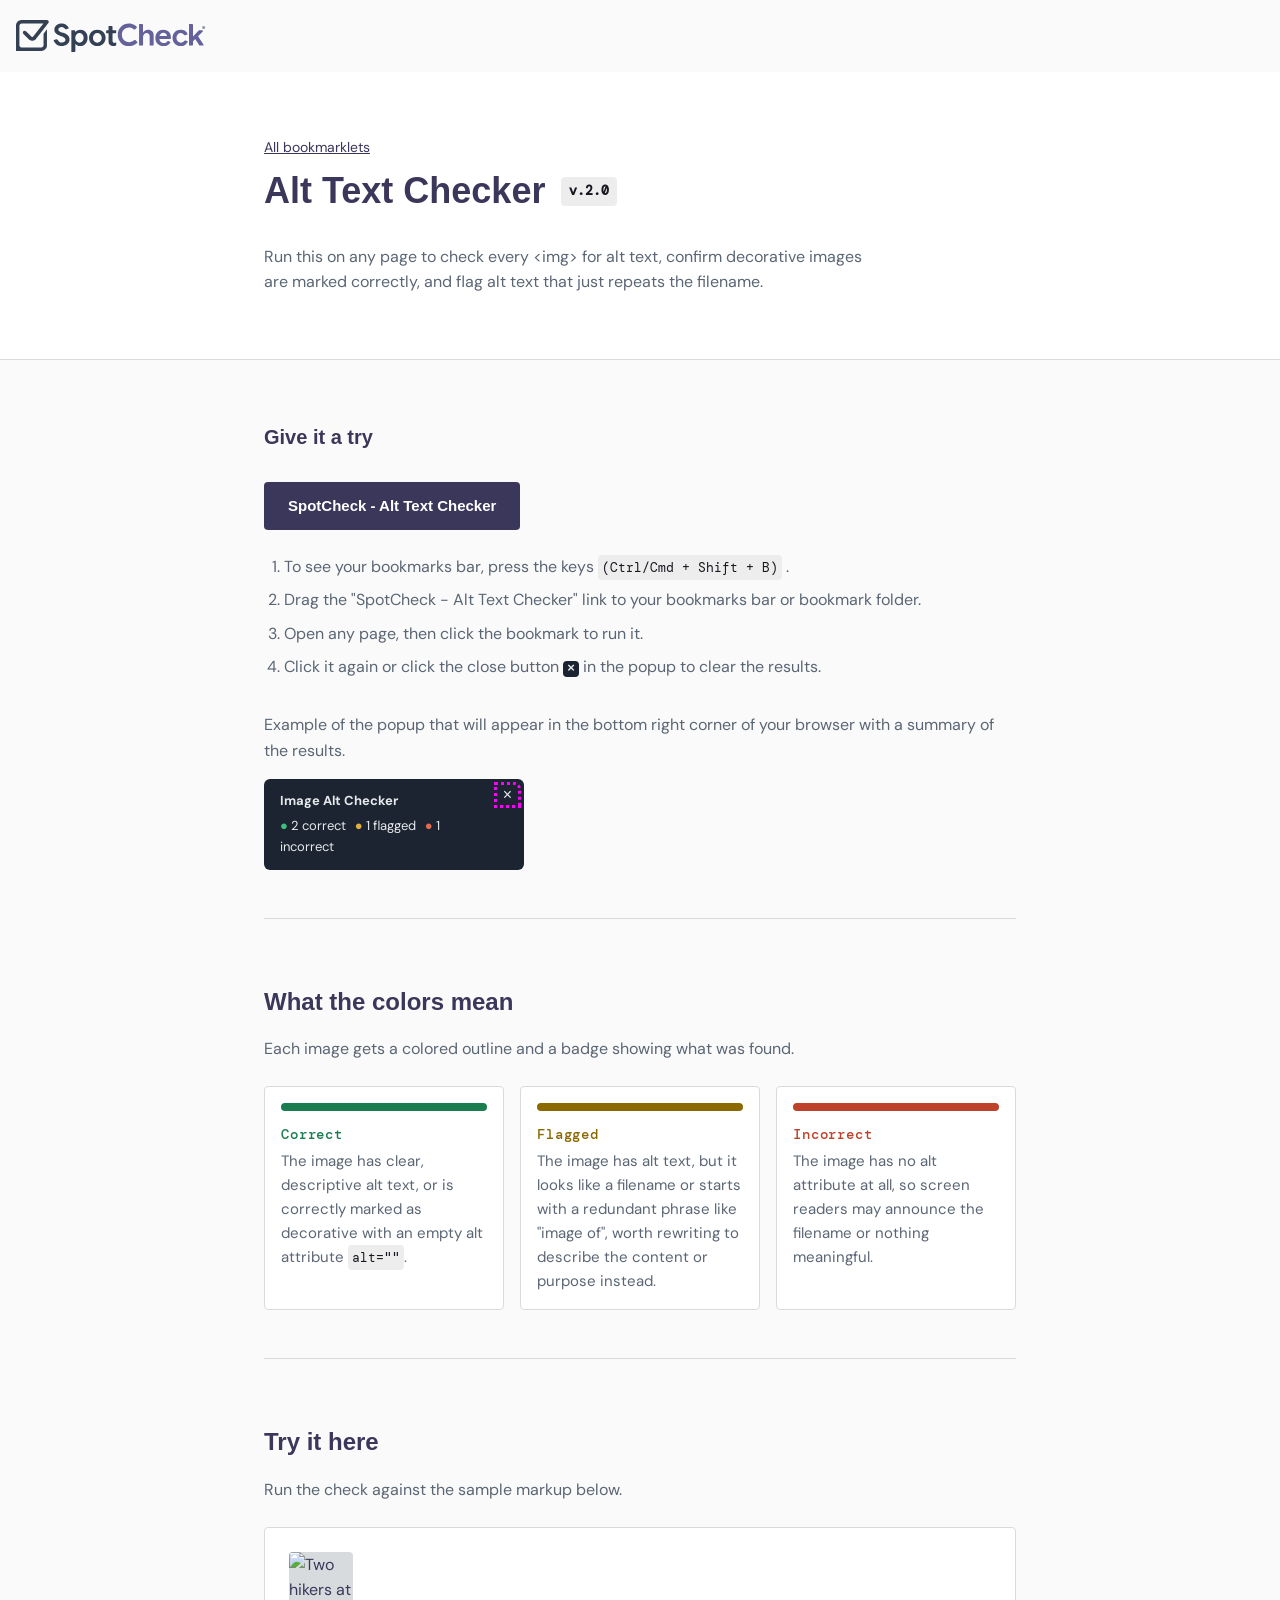
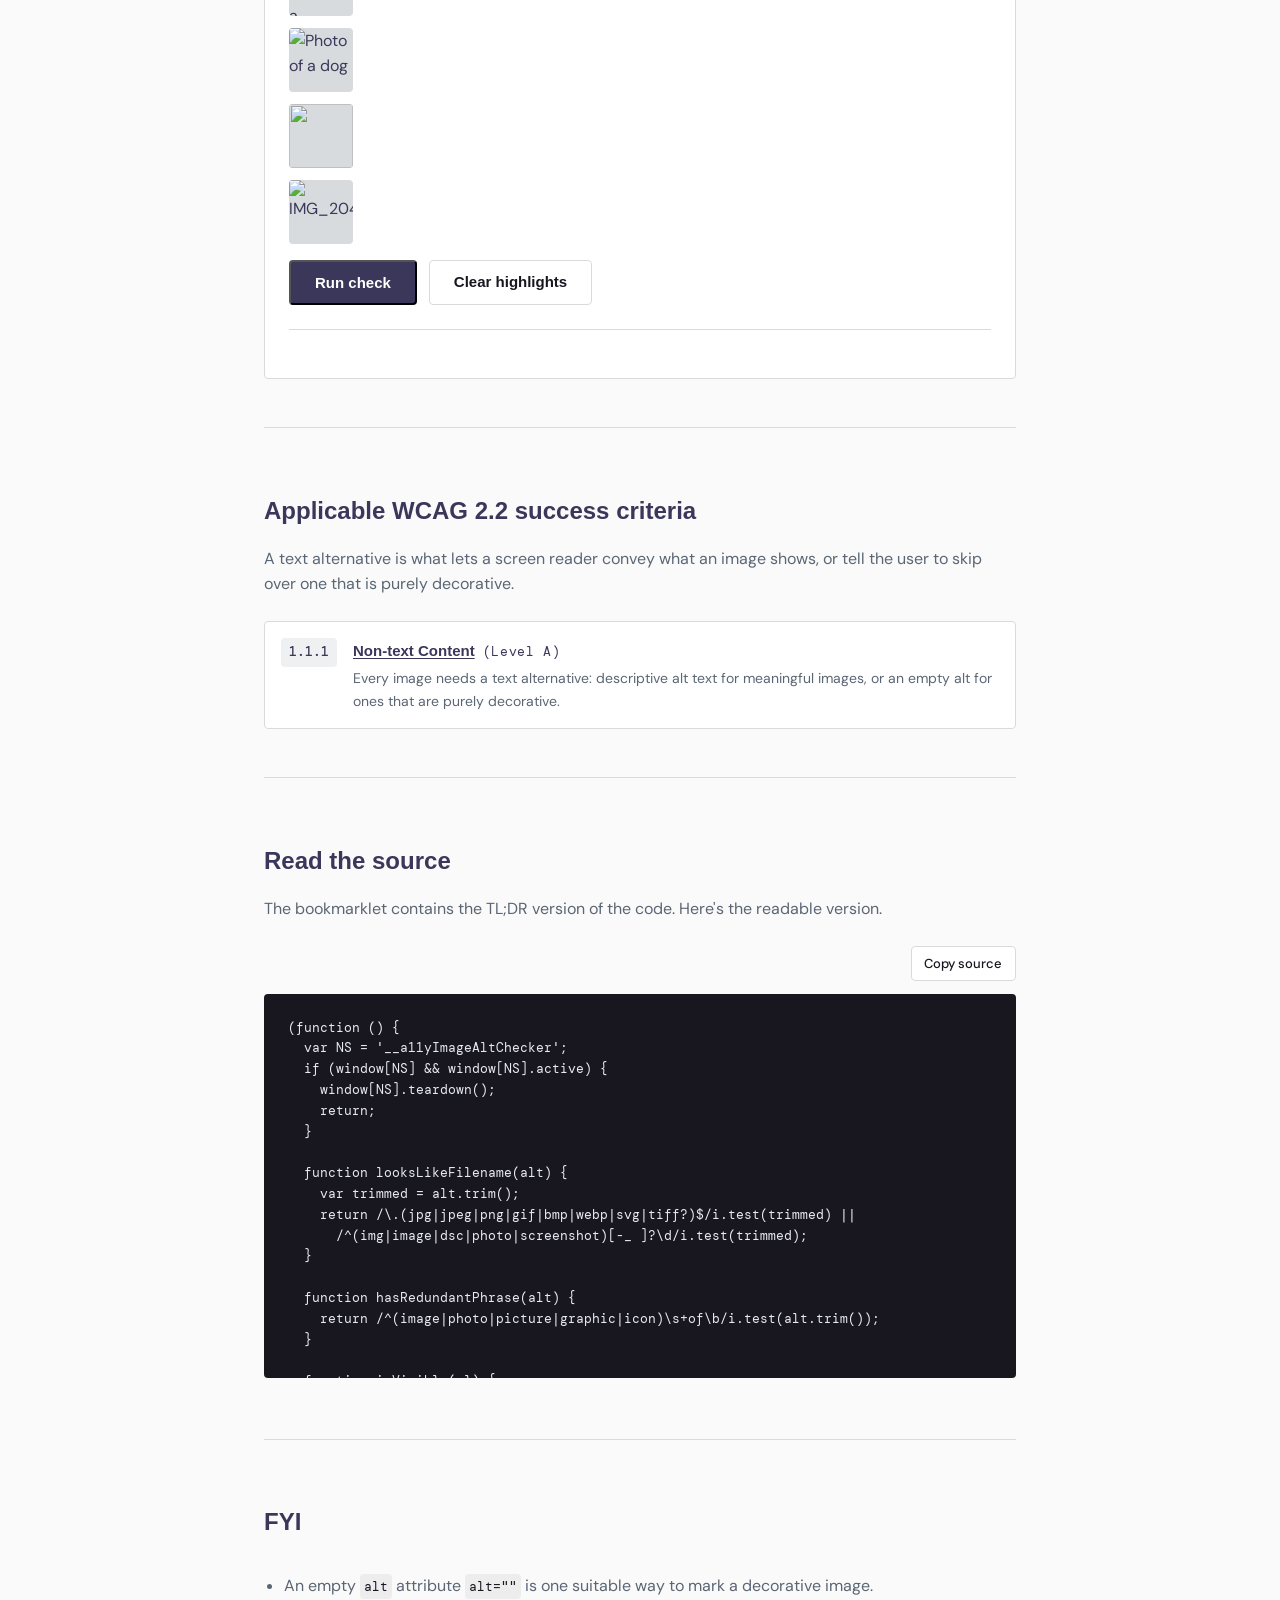
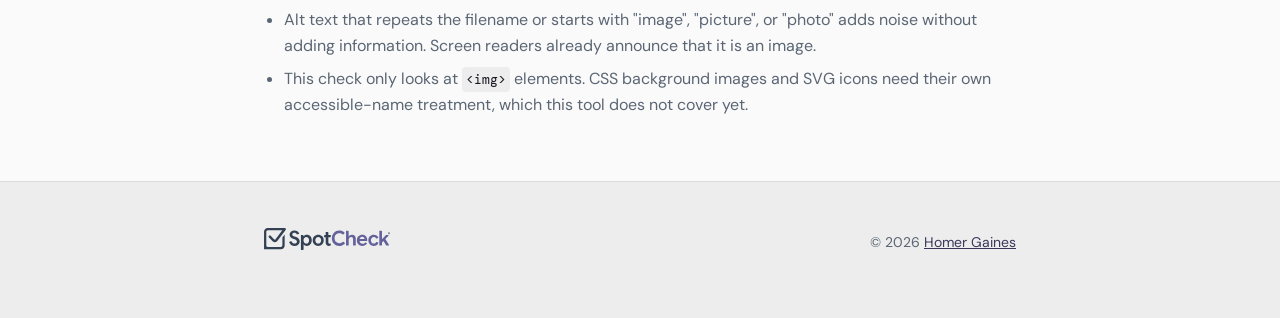
==== alt-text-checker.html @ 3f58f7b4 "v2 alt text" ====
<!doctype html>
<html lang="en">
  <head>
    <meta charset="utf-8" />
    <meta name="viewport" content="width=device-width, initial-scale=1" />
    <title>Image Alt Text Checker Bookmarklet | SpotCheck</title>
    <meta
      name="description"
      content="Checks every image for alt text and flags ones missing it or marked incorrectly."
    />
    <meta property="og:type" content="website" />
    <meta
      property="og:url"
      content="https://spotcheck.tools/alt-text-checker"
    />
    <meta property="og:site_name" content="SpotCheck" />
    <meta property="og:title" content="Alt Text Checker Bookmarklet" />
    <meta
      property="og:description"
      content="Checks every image for alt text and flags ones missing it or marked incorrectly."
    />
    <meta
      property="og:image"
      content="https://www.spotcheck.tools/img/spotchecktools-share-banner.jpg"
    />
    <meta property="og:image:width" content="1200" />
    <meta property="og:image:height" content="630" />
    <meta
      property="og:image:alt"
      content="SpotCheck logo above the words: an accessibility bookmarklet toolkit."
    />
    <meta property="og:locale" content="en_US" />

    <meta name="twitter:card" content="summary_large_image" />
    <meta name="twitter:title" content="Alt Text Checker Bookmarklet" />
    <meta
      name="twitter:description"
      content="Checks every image for alt text and flags ones missing it or marked incorrectly."
    />
    <meta
      name="twitter:image"
      content="https://www.spotcheck.tools/img/spotchecktools-share-banner.jpg"
    />
    <meta
      name="twitter:image:alt"
      content="SpotCheck logo above the words: an accessibility bookmarklet toolkit."
    />
    <meta name="twitter:creator" content="@xirclebox" />
    <meta name="twitter:site" content="@xirclebox" />
    <link rel="icon" href="/img/favicon.png" type="image/png" />
    <link rel="canonical" href="https://www.spotcheck.tools/alt-text-checker" />
    <link rel="preconnect" href="https://fonts.googleapis.com" />
    <link rel="preconnect" href="https://fonts.gstatic.com" crossorigin />
    <link rel="stylesheet" href="bookmarklet.css" />
    <script
      defer
      src="https://cloud.umami.is/script.js"
      data-website-id="f4892d19-de6e-406d-9e85-edab362f1ae8"
      data-domains="spotcheck.tools,www.spotcheck.tools"
    ></script>
  </head>
  <body class="image-alt-checker">
    <a class="skip-link" href="#main">Skip to content</a>

    <header class="page-header">
      <div class="tophat">
        <a href="index.html" class="tophat__link">
          <img
            src="/img/spotcheck-logo--header-light.svg"
            class="logo-header"
            alt="SpotCheck logo - home"
        /></a>
      </div>

      <div class="wrap">
        <a href="index.html" class="bookmarklet-back__link">All bookmarklets</a>
        <h1 class="site-header__title">Alt Text Checker <div class="version">v.2.0</div></h1>
        <p class="site-header__lede">
          Run this on any page to check every &lt;img&gt; for alt text, confirm
          decorative images are marked correctly, and flag alt text that just
          repeats the filename.
        </p>
      </div>
    </header>

    <main id="main">
      <div class="wrap">
        <section
          aria-labelledby="install-heading"
          class="install-heading__section"
        >
          <h2 id="install-heading" class="section__heading">Give it a try</h2>

          <div class="bookmarklet-row">
            <a
              class="bookmarklet"
              href="javascript:!function()%7Bvar%20e%3D%22__a11yImageAltChecker%22%3Bif(window%5Be%5D%26%26window%5Be%5D.active)window%5Be%5D.teardown()%3Belse%7Bvar%20t%3DArray.prototype.filter.call(document.querySelectorAll(%22img%22)%2Cfunction(e)%7Bvar%20t%3DgetComputedStyle(e)%3Bif(%22none%22%3D%3D%3Dt.display%7C%7C%22hidden%22%3D%3D%3Dt.visibility)return!1%3Bvar%20n%3De.getBoundingClientRect()%3Breturn%20n.width%3E0%26%26n.height%3E0%7D)%2Cn%3D%5B%5D%2Co%3D%7Bgreen%3A0%2Cgold%3A0%2Cred%3A0%7D%3Bt.forEach(function(e)%7Bif(e.hasAttribute(%22alt%22))%7Bvar%20t%3De.getAttribute(%22alt%22)%3B%22%22!%3D%3Dt.trim()%3F!function(e)%7Bvar%20t%3De.trim()%3Breturn%2F%5C.(jpg%7Cjpeg%7Cpng%7Cgif%7Cbmp%7Cwebp%7Csvg%7Ctiff%3F)%24%2Fi.test(t)%7C%7C%2F%5E(img%7Cimage%7Cdsc%7Cphoto%7Cscreenshot)%5B-_%20%5D%3F%5Cd%2Fi.test(t)%7D(t)%3F!function(e)%7Breturn%2F%5E(image%7Cphoto%7Cpicture%7Cgraphic%7Cicon)%5Cs%2Bof%5Cb%2Fi.test(e.trim())%7D(t)%3Fa(e%2C%22green%22%2C'Pass%3A%20%22'%2Bt%2B'%22')%3Aa(e%2C%22gold%22%2C'Flagged%3A%20Redundant%20phrase%20in%20alt%20text%3A%20%22'%2Bt%2B'%22')%3Aa(e%2C%22red%22%2C%22Fail%3A%20Alt%20text%20looks%20like%20a%20filename%22)%3Aa(e%2C%22green%22%2C%22Pass%3A%20Decorative%20(empty%20alt)%22)%7Delse%20a(e%2C%22red%22%2C%22Fail%3A%20Missing%20an%20alt%20attribute%22)%7D)%3Bvar%20i%3Ddocument.createElement(%22div%22)%3Bi.setAttribute(%22data-a11y-bm-panel%22%2C%22image-alt-checker%22)%2Ci.setAttribute(%22role%22%2C%22status%22)%2Ci.setAttribute(%22aria-live%22%2C%22polite%22)%2Ci.style.cssText%3D%5B%22position%3Afixed%22%2C%22bottom%3A16px%22%2C%22right%3A16px%22%2C%22z-index%3A2147483001%22%2C%22background%3A%231b2430%22%2C%22color%3A%23e7eaed%22%2C%22font%3A13px%2F1.5%20-apple-system%2Csans-serif%22%2C%22padding%3A12px%2032px%2012px%2016px%22%2C%22border-radius%3A6px%22%2C%22box-shadow%3A0%204px%2016px%20rgba(0%2C0%2C0%2C.3)%22%2C%22max-width%3A260px%22%5D.join(%22%3B%22)%2Ci.innerHTML%3D'%3Cstrong%20style%3D%22display%3Ablock%3Bmargin-bottom%3A4px%3B%22%3EImage%20Alt%20Text%20Checker%3C%2Fstrong%3E%3Cspan%20style%3D%22color%3A%233fbf7f%3B%22%3E%26%239679%3B%3C%2Fspan%3E%20'%2Bo.green%2B'%20correct%20%26nbsp%3B%20%3Cspan%20style%3D%22color%3A%23e0b03f%3B%22%3E%26%239679%3B%3C%2Fspan%3E%20'%2Bo.gold%2B'%20flagged%20%26nbsp%3B%20%3Cspan%20style%3D%22color%3A%23e06a4f%3B%22%3E%26%239679%3B%3C%2Fspan%3E%20'%2Bo.red%2B%22%20incorrect%22%3Bvar%20r%3Ddocument.createElement(%22button%22)%3Br.type%3D%22button%22%2Cr.textContent%3D%22%C3%97%22%2Cr.setAttribute(%22aria-label%22%2C%22Close%22)%2Cr.style.cssText%3D%5B%22position%3Aabsolute%22%2C%22top%3A4px%22%2C%22right%3A6px%22%2C%22background%3Atransparent%22%2C%22border%3Anone%22%2C%22color%3A%23e7eaed%22%2C%22font%3A16px%2F1%20-apple-system%2Csans-serif%22%2C%22cursor%3Apointer%22%2C%22padding%3A2px%206px%22%2C%22border-radius%3A4px%22%2C%22line-height%3A1%22%5D.join(%22%3B%22)%2Cr.addEventListener(%22click%22%2Cfunction()%7Bwindow%5Be%5D.teardown()%7D)%2Ci.appendChild(r)%2Cdocument.body.appendChild(i)%2Cwindow%5Be%5D%3D%7Bactive%3A!0%2Cteardown%3Afunction()%7Bn.forEach(function(e)%7Be.el.style.outline%3De.outline%2Ce.el.style.outlineOffset%3De.outlineOffset%2Ce.badge%26%26e.badge.parentNode%26%26e.badge.parentNode.removeChild(e.badge)%7D)%2Ci.parentNode%26%26i.parentNode.removeChild(i)%2Cwindow%5Be%5D.active%3D!1%7D%7D%7Dfunction%20a(e%2Ct%2Ci)%7Bn.push(%7Bel%3Ae%2Coutline%3Ae.style.outline%2CoutlineOffset%3Ae.style.outlineOffset%2Cbadge%3Anull%7D)%3Bvar%20r%3D%22green%22%3D%3D%3Dt%3F%22%231a7d4f%22%3A%22gold%22%3D%3D%3Dt%3F%22%238b6800%22%3A%22%23be412a%22%3Be.style.outline%3D(%22red%22%3D%3D%3Dt%3F%225px%20dashed%20%22%3A%22gold%22%3D%3D%3Dt%3F%226px%20dotted%20%22%3A%225px%20solid%20%22)%2Br%2Ce.style.outlineOffset%3D%223px%22%3Bvar%20a%3Ddocument.createElement(%22div%22)%3Ba.textContent%3Di%2Ca.setAttribute(%22aria-hidden%22%2C%22true%22)%2Ca.style.cssText%3D%5B%22position%3Aabsolute%22%2C%22background%3A%22%2Br%2C%22color%3A%23fff%22%2C%22font%3A500%2016px%20monospace%22%2C%22padding%3A4px%208px%22%2C%22border-radius%3A4px%22%2C%22z-index%3A2147483000%22%2C%22pointer-events%3Anone%22%2C%22max-width%3Amin(90vw%2C%2024rem)%22%5D.join(%22%3B%22)%2Cdocument.body.appendChild(a)%3Bvar%20l%3De.getBoundingClientRect()%2Cd%3Da.getBoundingClientRect()%3Ba.style.top%3Dl.top%2Bwindow.scrollY-d.height%2B%22px%22%2Ca.style.left%3Dl.left%2Bwindow.scrollX%2B%22px%22%2Cn%5Bn.length-1%5D.badge%3Da%2Co%5Bt%5D%2B%2B%7D%7D()%3B"
              onclick="return false;"
              data-bookmarklet="alt-text-checker"
              >SpotCheck - Alt Text Checker</a
            >
          </div>
          <ol class="steps">
            <li>
              To see your bookmarks bar, press the keys
              <code class="helper-text">(Ctrl/Cmd + Shift + B)</code>
              .
            </li>
            <li>
              Drag the "SpotCheck - Alt Text Checker" link to your bookmarks bar
              or bookmark folder.
            </li>
            <li>Open any page, then click the bookmark to run it.</li>
            <li>
              Click it again or click the close button
              <pre class="example-close-button" aria-hidden="true">×</pre>
              in the popup to clear the results.
            </li>
          </ol>
          <div class="results-popup-example-container">
            <p>
              Example of the popup that will appear in the bottom right corner
              of your browser with a summary of the results.
            </p>
            <div class="results-popup-example" id="example-popup">
              <strong style="display: block; margin-bottom: 4px"
                >Image Alt Checker</strong
              ><span style="color: #3fbf7f">●</span> 2 correct &nbsp;
              <span style="color: #e0b03f">●</span> 1 flagged &nbsp;
              <span style="color: #e06a4f">●</span> 1 incorrect
              <button
                id="fadeOut"
                type="button"
                class="results-popup-example-close-button"
                aria-label="example of the close button"
              >
                ×
              </button>
            </div>
          </div>
        </section>

        <section aria-labelledby="legend-heading">
          <h2 id="legend-heading">What the colors mean</h2>
          <p class="section-intro">
            Each image gets a colored outline and a badge showing what was
            found.
          </p>
          <div class="legend">
            <div class="legend__item legend__item--green">
              <span class="legend__item-swatch" aria-hidden="true"></span>
              <span class="legend__item-label">Correct</span>
              <p class="legend__item-body">
                The image has clear, descriptive alt text, or is correctly
                marked as decorative with an empty alt attribute
                <code class="helper-text">alt=""</code>.
              </p>
            </div>
            <div class="legend__item legend__item--gold">
              <span class="legend__item-swatch" aria-hidden="true"></span>
              <span class="legend__item-label">Flagged</span>
              <p class="legend__item-body">
                The image has alt text, but it looks like a filename or starts
                with a redundant phrase like "image of", worth rewriting to
                describe the content or purpose instead.
              </p>
            </div>
            <div class="legend__item legend__item--red">
              <span class="legend__item-swatch" aria-hidden="true"></span>
              <span class="legend__item-label">Incorrect</span>
              <p class="legend__item-body">
                The image has no alt attribute at all, so screen readers may
                announce the filename or nothing meaningful.
              </p>
            </div>
          </div>
        </section>

        <section aria-labelledby="demo-heading">
          <h2 id="demo-heading">Try it here</h2>
          <p class="section-intro">
            Run the check against the sample markup below.
          </p>
          <div class="demo">
            <div class="demo__stage" id="demo-stage">
              <div class="demo__field-row images">
                <img
                  class="demo__img"
                  src="https://placehold.co/64x64"
                  alt="Two hikers at a mountain summit"
                />
                
                <img
                  class="demo__img"
                  src="https://placehold.co/64x64"
                  alt="Photo of a dog"
                />
                <img class="demo__img" src="https://placehold.co/64x64" />
                <img
                  class="demo__img"
                  src="https://placehold.co/64x64"
                  alt="IMG_2048.jpg"
                />
              </div>
            </div>
            <div class="demo__controls">
              <button type="button" class="button button" id="demo-run">
                Run check
              </button>
              <button
                type="button"
                class="button button--outline"
                id="demo-clear"
              >
                Clear highlights
              </button>
            </div>
            <div
              class="demo__results"
              id="demo-results"
              aria-live="polite"
            ></div>
          </div>
        </section>

        <section aria-labelledby="criteria-heading">
          <h2 id="criteria-heading">Applicable WCAG 2.2 success criteria</h2>
          <p class="section-intro">
            A text alternative is what lets a screen reader convey what an image
            shows, or tell the user to skip over one that is purely decorative.
          </p>
          <ul class="criteria">
            <li class="criteria__item">
              <span class="criteria__number">1.1.1</span>
              <div class="criteria__body">
                <a
                  class="criteria__link"
                  href="https://www.w3.org/WAI/WCAG22/Understanding/non-text-content"
                  target="_blank"
                  rel="noopener noreferrer"
                  >Non-text Content</a
                ><span class="criteria__level">(Level A)</span>
                <p class="criteria__desc">
                  Every image needs a text alternative: descriptive alt text for
                  meaningful images, or an empty alt for ones that are purely
                  decorative.
                </p>
              </div>
            </li>
          </ul>
        </section>

        <section aria-labelledby="source-heading">
          <h2 id="source-heading">Read the source</h2>
          <p class="section-intro">
            The bookmarklet contains the TL;DR version of the code. Here's the
            readable version.
          </p>
          <div class="source__actions">
            <button type="button" class="button copy-button" id="copy-source">
              Copy source
            </button>
          </div>
          <pre class="source__code" id="source-code" tabindex="0">
(function () {
  var NS = '__a11yImageAltChecker';
  if (window[NS] &amp;&amp; window[NS].active) {
    window[NS].teardown();
    return;
  }

  function looksLikeFilename(alt) {
    var trimmed = alt.trim();
    return /\.(jpg|jpeg|png|gif|bmp|webp|svg|tiff?)$/i.test(trimmed) ||
      /^(img|image|dsc|photo|screenshot)[-_ ]?\d/i.test(trimmed);
  }

  function hasRedundantPhrase(alt) {
    return /^(image|photo|picture|graphic|icon)\s+of\b/i.test(alt.trim());
  }

  function isVisible(el) {
    var style = getComputedStyle(el);
    if (style.display === 'none' || style.visibility === 'hidden') return false;
    var rect = el.getBoundingClientRect();
    return rect.width &gt; 0 &amp;&amp; rect.height &gt; 0;
  }

  var images = Array.prototype.filter.call(document.querySelectorAll('img'), isVisible);
  var records = [];
  var counts = { green: 0, gold: 0, red: 0 };

  // &lt;img&gt; is always a replaced element: browsers don't render light-DOM
  // children appended into it, so the badge is attached to &lt;body&gt; instead
  // and positioned to line up with the image itself.
  function mark(el, level, label) {
    records.push({ el: el, outline: el.style.outline, outlineOffset: el.style.outlineOffset, badge: null });
    var color = level === 'green' ? '#1a7d4f' : level === 'gold' ? '#8b6800' : '#be412a';
    el.style.outline = '3px solid ' + color;
    el.style.outlineOffset = '2px';

    var badge = document.createElement('div');
    badge.textContent = label;
    badge.setAttribute('aria-hidden', 'true');
    badge.style.cssText = [
      'position:absolute', 'background:' + color, 'color:#fff',
      'font:600 14px monospace', 'padding:1px 5px', 'border-radius:3px 3px 0 0',
      'z-index:2147483000', 'pointer-events:none', 'white-space:nowrap',
      'max-width:min(90vw, 24rem)', 'overflow:hidden', 'text-overflow:ellipsis'
    ].join(';');
    document.body.appendChild(badge);
    var rect = el.getBoundingClientRect();
    var badgeRect = badge.getBoundingClientRect();
    badge.style.top = (rect.top + window.scrollY - badgeRect.height) + 'px';
    badge.style.left = (rect.left + window.scrollX) + 'px';

    records[records.length - 1].badge = badge;
    counts[level]++;
  }

  images.forEach(function (img) {
    if (!img.hasAttribute('alt')) {
      mark(img, 'red', 'No alt attribute');
      return;
    }
    var alt = img.getAttribute('alt');
    if (alt.trim() === '') {
      mark(img, 'green', 'Decorative (empty alt)');
      return;
    }
    if (looksLikeFilename(alt)) {
      mark(img, 'gold', 'Alt text looks like a filename: "' + alt + '"');
    } else if (hasRedundantPhrase(alt)) {
      mark(img, 'gold', 'Redundant phrase in alt text: "' + alt + '"');
    } else {
      mark(img, 'green', 'OK: "' + alt + '"');
    }
  });

  var panel = document.createElement('div');
  panel.setAttribute('data-a11y-bm-panel', 'image-alt-checker');
  panel.setAttribute('role', 'status');
  panel.setAttribute('aria-live', 'polite');
  panel.style.cssText = [
    'position:fixed', 'bottom:16px', 'right:16px', 'z-index:2147483001',
    'background:#1b2430', 'color:#e7eaed', 'font:13px/1.5 -apple-system,sans-serif',
    'padding:12px 32px 12px 16px', 'border-radius:6px', 'box-shadow:0 4px 16px rgba(0,0,0,.3)',
    'max-width:260px'
  ].join(';');
  panel.innerHTML =
    '&lt;strong style="display:block;margin-bottom:4px;"&gt;Image Alt Text Checker&lt;/strong&gt;' +
    '&lt;span style="color:#3fbf7f;"&gt;&amp;#9679;&lt;/span&gt; ' + counts.green + ' correct &amp;nbsp; ' +
    '&lt;span style="color:#e0b03f;"&gt;&amp;#9679;&lt;/span&gt; ' + counts.gold + ' flagged &amp;nbsp; ' +
    '&lt;span style="color:#e06a4f;"&gt;&amp;#9679;&lt;/span&gt; ' + counts.red + ' incorrect';
  var closeBtn = document.createElement('button');
  closeBtn.type = 'button';
  closeBtn.textContent = '\u00d7';
  closeBtn.setAttribute('aria-label', 'Close');
  closeBtn.style.cssText = [
    'position:absolute', 'top:4px', 'right:6px',
    'background:transparent', 'border:none', 'color:#e7eaed',
    'font:16px/1 -apple-system,sans-serif', 'cursor:pointer',
    'padding:2px 6px', 'border-radius:4px', 'line-height:1'
  ].join(';');
  closeBtn.addEventListener('click', function () { window[NS].teardown(); });
  panel.appendChild(closeBtn);
  document.body.appendChild(panel);

  function teardown() {
    records.forEach(function (r) {
      r.el.style.outline = r.outline;
      r.el.style.outlineOffset = r.outlineOffset;
      if (r.badge &amp;&amp; r.badge.parentNode) r.badge.parentNode.removeChild(r.badge);
    });
    if (panel.parentNode) panel.parentNode.removeChild(panel);
  }

  window[NS] = {
    active: true,
    teardown: function () {
      teardown();
      window[NS].active = false;
    }
  };
})();
</pre
          >
        </section>

        <section aria-labelledby="notes-heading">
          <h2 id="notes-heading">FYI</h2>
          <ul class="notes">
            <li>
              An empty
              <code class="helper-text">alt</code>
              attribute
              <code class="helper-text">alt=""</code>
              is one suitable way to mark a decorative image.
            </li>
            <li>
              Alt text that repeats the filename or starts with "image",
              "picture", or "photo" adds noise without adding information.
              Screen readers already announce that it is an image.
            </li>
            <li>
              This check only looks at
              <code class="helper-text">&lt;img&gt;</code>
              elements. CSS background images and SVG icons need their own
              accessible-name treatment, which this tool does not cover yet.
            </li>
          </ul>
        </section>
      </div>
    </main>

    <footer class="site-footer">
      <div class="wrap">
        <p>
          <a href="index.html">
            <img
              src="/img/spotcheck-logo--header-light.svg"
              class="logo-footer"
              alt="SpotCheck logo - home"
          /></a>
        </p>

        <p>
          &copy; 2026
          <a
            href="https://www.homergaines.com"
            rel="noopener noreferrer"
            target="_blank"
            >Homer Gaines</a
          >
        </p>
      </div>
    </footer>
    <script src="js/image-alt.js"></script>
    <script src="js/play.js"></script>
  </body>
</html>
---- bookmarklet.css ----
@import url("https://fonts.googleapis.com/css2?family=Google+Sans+Flex:opsz,wght@6..144,1..1000&&family=IBM+Plex+Sans:wght@500;600;700&family=DM+Sans:ital,opsz,wght@0,9..40,100..1000;1,9..40,100..1000&family=DM+Mono:ital,wght@0,300;0,400;0,500;1,300;1,400;1,500&display=swap");

:root {
  --light: #fff;
  --dark: #181720;
  --color-bg: #fafafa;
  --color-bg-tint: #ededed;
  --color-surface: var(--light);
  --color-hairline: #d8dbdd;
  --color-ink-muted: #5b6674;
  --color-navy: #3b375a;
  --color-navy-soft: #344054;
  --color-navy-dark: var(--dark);
  --color-navy-tint: #eef0f2;
  --color-green: #1a7d4f;
  --color-red: #be412a;
  --color-gold: #8b6800;
  --color-code: #e7eaed;
  --focus-color: #ff00ff;
  --border-radius: 0.25rem;
  --border-radius-lg: 1rem;

  --font-display: "Google Sans Flex", sans-serif;
  --font-body: "DM Sans", sans-serif;
  --font-mono: "DM Mono", monospace;
  --font-size-11: 0.6875rem;
  --font-size-12: 0.75rem;
  --font-size-13: 0.8125rem;
  --font-size-14: 0.875rem;
  --font-size-15: 0.9375rem;
  --font-size-16: 1rem;
  --font-size-17: 1.0625rem;
  --font-size-18: 1.125rem;
  --font-size-20: 1.25rem;
  --font-size-22: 1.375rem;
  --font-size-28: 1.75rem;
  --font-size-32: 2rem;
  --font-size-36: 2.25rem;

  --space-4: 0.25rem;
  --space-8: 0.5rem;
  --space-12: 0.75rem;
  --space-16: 1rem;
  --space-20: 1.25rem;
  --space-24: 1.5rem;
  --space-32: 2rem;
  --space-40: 2.5rem;
  --space-48: 3rem;
  --space-64: 4rem;
  --space-80: 5rem;

  --speed-quick: 0.2s ease-in-out;
}

* {
  box-sizing: border-box;
}

html {
  scroll-behavior: smooth;
  font-size: 100%;
}

body {
  margin: 0;
  background: var(--color-bg);
  color: var(--color-navy);
  font-family: var(--font-body);
  font-size: var(--font-size-16);
  line-height: 1.6;
}

a {
  color: var(--color-navy);
}

h1,
h2,
h3 {
  font-family: var(--font-display);
  line-height: 1.25;
  display: inline-flex;
}

.sr-only {
  position: absolute;
  width: 1px;
  height: 1px;
  padding: 0;
  margin: -1px;
  overflow: hidden;
  clip: rect(0, 0, 0, 0);
  white-space: nowrap;
  border: 0;
}

.helper-text,
.version {
  display: inline;
  background: var(--color-bg-tint);
  color: var(--color-navy-dark);
  font-family: var(--font-mono);
  font-size: var(--font-size-13);
  line-height: 1.6;
  padding: var(--space-4);
  border-radius: var(--border-radius);
}

.version {
  display: inline-block;
  margin-top: var(--space-24);
  padding: var(--space-4) var(--space-8);
}

:focus-visible,
.skip-link:focus {
  outline: 4px solid transparent;
  box-shadow:
    0 0 0 4px var(--light),
    0 0 0 8px var(--focus-color);
}

.skip-link:focus {
  left: var(--space-16);
  top: var(--space-16);
  z-index: 100;
  background: var(--color-navy-dark);
  color: var(--light);
  padding: var(--space-8) var(--space-16);
  border-radius: var(--border-radius);
}

.skip-link {
  position: absolute;
  left: -999px;
  top: auto;
}

.bookmarklet-back__link {
  position: relative;
  display: block;
  margin: 0 0 var(--space-12) 0;
  font-size: var(--font-size-14);
  color: var(--color-navy);
}

.tophat {
  background: var(--color-bg);
  padding: var(--space-20) var(--space-16);
  display: flex;
  align-items: center;
  margin-bottom: var(--space-64);

  .tophat__link {
    display: flex;
  }
}

.logo {
  display: block;
  inline-size: 100%;
  max-inline-size: 20rem;
  block-size: auto;
  aspect-ratio: 320 / 71;
}

.logomark {
  width: 100%;
  max-width: 1rem;
}

.logo-header {
  width: 100%;
  max-width: 12rem;
}

.logo-footer {
  width: 100%;
  max-width: 8rem;
}

main {
  padding-block: var(--space-48) var(--space-320);

  section {
    padding-block: var(--space-48);
    border-bottom: 1px solid var(--color-hairline);

    &:last-of-type {
      border-bottom: none;
    }
  }
}

.section__heading {
  font-size: var(--font-size-20);
  margin-bottom: var(--space-8);
}

.wrap {
  max-width: 51rem;
  margin-inline: auto;
  padding-inline: var(--space-16);

  @media (min-width: 40rem) {
    padding-inline: var(--space-32);
  }
}

.section-intro {
  color: var(--color-ink-muted);
  margin: 0 0 var(--space-24) 0;
}

.site-header,
.page-header {
  background: var(--color-surface);
  border-bottom: 1px solid var(--color-hairline);
  padding-block: var(--space-48) var(--space-32);
}

.page-header {
  padding: 0 0 var(--space-64) 0;
}

.site-header__title {
}

.site-header__title {
  font-size: var(--font-size-28);
  /* margin: 0 0 var(--space-12); */

  line-height: 1.15;
  margin: 0 0 var(--space-32);
  display: flex;
  flex-direction: column;
  font-family: var(--font-display);
  align-items: center;

  .site-header__title-brand {
    font-weight: 700;
    font-size: var(--font-size-36);
  }

  .site-header__subtitle {
    font-weight: 400;
    font-size: var(--font-size-15);
  }

  .version {
    margin: 0 0 0 var(--space-16);
    align-self: center;
  }

  @media (min-width: 40rem) {
    font-size: var(--font-size-36);
    align-items: start;
    flex-direction: row;
  }
}

.site-header__lede {
  color: var(--color-ink-muted);
  max-width: 38rem;
  margin: 0;
}

.install-heading__section {
  /* hmmm... */
}

.bookmarklet-row {
  display: flex;
  flex-direction: column;
  align-items: flex-start;
  gap: var(--space-12);
  margin-block: var(--space-24);
}

.bookmarklet,
.button {
  display: inline-flex;
  font-family: var(--font-display);
  font-weight: 600;
  font-size: var(--font-size-15);
  color: var(--light);
  background: var(--color-navy);
  border-radius: var(--border-radius);
  padding: var(--space-12) var(--space-24);
  cursor: pointer;
  transition: background var(--speed-quick);

  &:hover {
    background: var(--color-navy-dark);
  }
}

.bookmarklet {
  cursor: grab;
  transition:
    transform var(--speed-quick),
    box-shadow var(--speed-quick);
  transform-origin: center;
  text-decoration: none;

  &:hover {
    box-shadow: rgb(41, 68, 101) 8px 8px 16px -4px;
    transform: rotate(-1deg);
    text-decoration: underline;
  }
}

.copy-button {
  font-family: var(--font-body);
  font-size: var(--font-size-13);
  font-weight: 500;
  padding: var(--space-8) var(--space-12);
  width: 105px;
  transition: width var(--speed-quick);
  text-wrap: nowrap;
  overflow: hidden;
}

.button--outline,
.copy-button {
  background: var(--color-surface);
  border: 1px solid var(--color-hairline);
  color: var(--dark);

  &:hover {
    border-color: var(--color-navy);
    background: var(--color-surface);
  }
}

.copy-button--copied {
  border-color: var(--color-green);
  color: var(--color-green);
  font-weight: 700;
  width: 76px;
  transition: width var(--speed-quick);
}

.steps {
  color: var(--color-ink-muted);
  padding-left: 1.25rem;
  margin: var(--space-24) 0 0 0;

  li + li {
    margin-top: var(--space-8);
  }
}

.results-popup-example-container {
  margin-top: var(--space-32);
  color: var(--color-ink-muted);

  .results-popup-example-close-button {
    position: absolute;
    top: 6px;
    right: 6px;
    background: transparent;
    border-width: medium;
    border-style: none;
    border-color: currentcolor;
    border-image: none;
    color: rgb(231, 234, 237);
    font:
      16px / 1 -apple-system,
      sans-serif;
    padding: 2px 6px;
    border-top-right-radius: var(--border-radius);
    outline: 3px dotted var(--focus-color);
    cursor: pointer;
  }
}

.results-popup-example {
  position: relative;
  background: #1b2430;
  color: #e7eaed;
  font-size: var(--font-size-13);
  padding: 12px 32px 12px 16px;
  border-radius: 6px;
  max-width: 260px;
  user-select: none;
  transform: translateY(0);
}

.fading {
  animation: fade-out-in 5s ease forwards;
}

@keyframes fade-out-in {
  0% {
    opacity: 1;
    transform: translateY(0);
  }
  8% {
    opacity: 0;
    transform: translateY(1rem);
  }
  55% {
    opacity: 0;
    transform: translateY(0);
  }
  100% {
    opacity: 1;
    transform: translateY(0);
  }
}

.example-close-button {
  display: inline-flex;
  align-items: center;
  justify-content: center;
  background: #1b2430;
  color: rgb(231, 234, 237);
  font-size: var(--font-size-13);
  font-family: sans-serif;
  font-weight: 700;
  padding: 2px;
  height: 16px;
  width: 16px;
  border-radius: var(--border-radius);
  margin: 0;
  pointer-events: none;
  user-select: none;
}

.fade-out-btn {
  pointer-events: none;
}

.legend {
  display: grid;
  gap: var(--space-16);

  @media (min-width: 40rem) {
    grid-template-columns: repeat(3, 1fr);
  }
}

.legend__item {
  border: 1px solid var(--color-hairline);
  border-radius: var(--border-radius);
  padding: var(--space-16);
  background: var(--color-surface);
}

.legend__item-swatch {
  display: block;
  width: 100%;
  height: 0.5rem;
  border-radius: var(--border-radius);
  margin-bottom: var(--space-12);
}

.legend__item-label {
  display: block;
  font-weight: 500;
  font-family: var(--font-mono);
  font-size: var(--font-size-14);
  letter-spacing: 0.06em;
  margin-bottom: var(--space-4);
}

.legend__item--green,
.legend__item--pass {
  .legend__item-swatch {
    background: var(--color-green);
  }

  .legend__item-label {
    color: var(--color-green);
  }
}

.legend__item--red,
.legend__item--fail {
  .legend__item-swatch {
    background: var(--color-red);
  }

  .legend__item-label {
    color: var(--color-red);
  }
}

.legend__item--gold {
  .legend__item-swatch {
    background: var(--color-gold);
  }

  .legend__item-label {
    color: var(--color-gold);
  }
}

.legend__item-body {
  margin: 0;
  font-size: var(--font-size-15);
  color: var(--color-ink-muted);
}

.demo {
  background: var(--color-surface);
  border: 1px solid var(--color-hairline);
  border-radius: var(--border-radius);
  padding: var(--space-24);
  margin-top: var(--space-24);
}

.demo__stage {
  margin-bottom: var(--space-16);
}

.demo__controls {
  display: flex;
  flex-wrap: wrap;
  gap: var(--space-12);
  margin-bottom: var(--space-16);
}

.demo__results {
  font-family: var(--font-mono);
  font-size: var(--font-size-13);
  min-height: 1.5rem;
  border-top: 1px solid var(--color-hairline);
  margin-top: var(--space-24);
  padding-top: var(--space-24);
}

.demo__results-line {
  margin: 0 0 var(--space-4);
}

.demo__field-row {
  display: flex;
  flex-wrap: wrap;
  gap: var(--space-12);

  &.images {
    flex-direction: column;
  }
}

.source__actions {
  display: flex;
  justify-content: flex-end;
  margin-bottom: var(--space-12);
}

.source__code {
  background: var(--color-navy-dark);
  color: var(--color-code);
  font-family: var(--font-mono);
  font-size: var(--font-size-13);
  line-height: 1.6;
  padding: var(--space-24);
  border-radius: var(--border-radius);
  overflow-x: auto;
  max-height: 24rem;
  overflow-y: auto;
}

.notes {
  color: var(--color-ink-muted);
  padding-left: 1.25rem;

  li {
    margin-top: var(--space-8);
  }
}

.criteria {
  list-style: none;
  margin: 0;
  padding: 0;
  display: grid;
  gap: var(--space-12);
}

.criteria__item {
  display: flex;
  align-items: baseline;
  gap: var(--space-16);
  border: 1px solid var(--color-hairline);
  border-radius: var(--border-radius);
  padding: var(--space-16);
  background: var(--color-surface);
}

.criteria__number {
  flex-shrink: 0;
  font-family: var(--font-mono);
  font-size: var(--font-size-13);
  font-weight: 500;
  color: var(--color-navy);
  background: var(--color-navy-tint);
  padding: var(--space-4) var(--space-8);
  border-radius: var(--border-radius);
  white-space: nowrap;
}

.criteria__body {
  min-width: 0;
}

.criteria__link {
  font-family: var(--font-display);
  font-weight: 600;
  font-size: var(--font-size-15);
  color: var(--color-navy);
  text-underline-offset: 0.15em;
}

.criteria__level {
  font-family: var(--font-mono);
  font-size: var(--font-size-13);
  letter-spacing: 0.05em;
  margin-left: var(--space-8);
}

.criteria__desc {
  margin: var(--space-4) 0 0;
  font-size: var(--font-size-14);
  color: var(--color-ink-muted);
}

.site-footer {
  background: var(--color-bg-tint);
  padding-block: var(--space-32) var(--space-48);
  color: var(--color-ink-muted);
  font-size: var(--font-size-14);
  border-top: 1px solid var(--color-hairline);

  .wrap {
    display: flex;
    justify-content: space-between;
    align-items: center;
  }
}

/* .heading-order */

.heading-order {
  .demo__stage {
    display: flex;
    flex-direction: column;
    gap: var(--space-12);
  }

  .legend {
    @media (min-width: 40rem) {
      grid-template-columns: repeat(2, 1fr);
    }
  }

  .fake-heading-demo {
    font-family: var(--font-mono);
    font-size: var(--font-size-14);
    font-weight: 600;
    padding: var(--space-8) var(--space-12);
    border-radius: var(--border-radius);
    border: 3px solid var(--color-hairline);
    background: var(--color-surface);
    color: var(--color-navy-dark);
    width: fit-content;
  }

  .fake-heading-demo--level-1 {
    margin-left: 0;
  }

  .fake-heading-demo--level-2 {
    margin-left: 1rem;
  }

  .fake-heading-demo--level-3 {
    margin-left: 2rem;
  }

  .fake-heading-demo--level-4 {
    margin-left: 3rem;
  }

  .fake-heading-demo--level-5 {
    margin-left: 4rem;
  }

  .fake-heading-demo--pass {
    border-color: var(--color-green);
  }

  .fake-heading-demo--fail {
    border-color: var(--color-red);
  }
}

/* .landmark-visualizer */

.landmark-visualizer {
  .fake-landmark-demo {
    padding: var(--space-12);
    margin-bottom: var(--space-12);
    border: 1px solid var(--color-hairline);
    border-radius: var(--border-radius);
    background: var(--color-bg);

    &:last-child {
      margin-bottom: 0;
    }
  }
}

/* .link-auditor */

.link-auditor {
  .demo__sample {
    list-style: none;
    margin: 0;
    padding: 0;
    display: grid;
    gap: var(--space-12);
  }

  .demo__sample-item {
    display: flex;
    align-items: center;
    gap: var(--space-8);
  }

  .demo__link {
    font-weight: 500;
    display: flex;
  }

  .demo__link-icon {
    display: inline-flex;
    width: 2.5rem;
    height: 2.5rem;
    align-items: center;
    justify-content: center;
    border-radius: var(--border-radius);
    background: var(--color-hairline);
    pointer-events: none;
  }
}

/* .list-identifier */

.list-identifier {
  .demo__sample {
    position: relative;
    display: grid;
    gap: var(--space-24);

    @media (min-width: 40rem) {
      grid-template-columns: repeat(2, 1fr);
    }
  }

  .demo__group {
    border: 1px solid var(--color-hairline);
    border-radius: var(--border-radius);
    padding: var(--space-16);
  }

  .demo__group__heading {
    font-size: var(--font-size-15);
    margin: 0 0 var(--space-12);
    color: var(--color-ink-muted);
    font-family: var(--font-mono);
    letter-spacing: 0.04em;
    font-weight: 500;
  }

  .demo__group ul,
  .demo__group ol {
    margin: 0;
    padding-left: 1.25rem;
  }
}

/* .tab-order */

.tab-order {
  .demo__field {
    font-family: var(--font-body);
    font-size: var(--font-size-15);
    padding: var(--space-8) var(--space-12);
    border: 1px solid var(--color-hairline);
    border-radius: var(--border-radius);
    color: var(--color-navy-dark);
    display: inline-flex;
    align-items: center;
    position: relative;
  }
}

/* .text-contrast */

.text-contrast {
  .demo__stage p {
    margin: 0 0 var(--space-12);
  }

  .demo__stage p:last-child {
    margin-bottom: 0;
  }
}

/* .image-alt-checker */

.image-alt-checker {
  .demo__img {
    width: 4rem;
    height: 4rem;
    background: var(--color-hairline);
    border-radius: var(--border-radius);
  }
}

/* .input-label-checker */

.input-label-checker {
  .demo__sample {
    list-style: none;
    margin: 0;
    padding: 0;
    display: grid;
    gap: var(--space-20);

    @media (min-width: 40rem) {
      grid-template-columns: repeat(2, 1fr);
    }
  }

  .demo__sample-item {
    display: grid;
    gap: var(--space-4);
    align-content: start;
  }

  .demo__label {
    display: grid;
    gap: var(--space-4);
    font-size: var(--font-size-14);
    font-weight: 500;
    color: var(--color-navy-soft);
  }

  .demo__control {
    font-family: var(--font-body);
    font-size: var(--font-size-15);
    color: var(--color-navy-dark);
    background: var(--color-surface);
    border: 1px solid var(--color-hairline);
    border-radius: var(--border-radius);
    padding: var(--space-8) var(--space-12);
    width: 100%;
    justify-self: start;

    @media (min-width: 40rem) {
      max-width: 20rem;
    }
  }

  textarea.demo__control {
    resize: vertical;
  }
}

/* .hub */

.hub {
  color: var(--color-navy);
  line-height: 1.55;

  .site-header__stats {
    display: flex;
    flex-wrap: wrap;
    gap: var(--space-8) var(--space-24);
    margin: var(--space-24) 0 0;
    padding: 0;
    list-style: none;
  }

  .site-header__stat {
    font-family: var(--font-mono);
    font-size: var(--font-size-13);
    color: var(--color-navy-soft);
  }

  .site-header__stat strong {
    font-family: var(--font-display);
    font-size: var(--font-size-16);
    color: var(--color-navy);
    margin-right: var(--space-4);
  }

  .section {
    padding: var(--space-40) 0;
  }

  .section__title {
    font-family: var(--font-display);
    font-weight: 600;
    font-size: var(--font-size-22);
    margin: 0 0 var(--space-24);
  }

  .tools {
    display: grid;
    gap: var(--space-20);
    margin: 0;
    padding: 0;
    list-style: none;

    @media (min-width: 40rem) {
      grid-template-columns: repeat(2, 1fr);
    }
  }

  .tool,
  .about {
    background: var(--color-surface);
    border: 1px solid var(--color-hairline);
    border-radius: none;
    border-top-left-radius: var(--border-radius-lg);
    border-top-right-radius: var(--border-radius);
    border-bottom-right-radius: var(--border-radius-lg);
    padding: var(--space-24);
  }

  .tool {
    display: flex;
    flex-direction: column;
    justify-content: space-between;
  }

  .tool__header {
    display: flex;
    align-items: flex-start;
    justify-content: space-between;
    gap: var(--space-16);
    margin: 0 0 var(--space-12);
  }

  .tool__name {
    font-family: var(--font-display);
    font-weight: 700;
    font-size: var(--font-size-18);
    margin: 0;
  }

  .tool__desc {
    margin: 0 0 var(--space-20);
    color: var(--color-navy-soft);
    font-size: var(--font-size-15);
  }

  .tool__footer {
    display: flex;
    flex-direction: column;
    align-items: flex-start;
    gap: var(--space-8);
  }

  .tool__link {
    font-family: var(--font-display);
    font-weight: 600;
    font-size: var(--font-size-15);
    color: var(--light);
    background: var(--color-navy);
    border: 1px solid var(--color-navy);
    border-radius: var(--border-radius);
    padding: var(--space-8) var(--space-20);
    text-decoration: none;
    display: inline-flex;
    align-items: center;
    gap: var(--space-8);

    &:hover {
      background: var(--color-navy-dark);
      border-color: var(--color-navy-dark);
    }
  }

  .coming-soon {
    filter: blur(5px);
    background: none;

    .tool__link {
      pointer-events: none;
    }
  }

  .about__list {
    margin: 0;
    padding-left: var(--space-20);
  }

  .about__list li {
    margin-bottom: var(--space-12);
    font-size: var(--font-size-15);
    color: var(--color-navy-soft);
  }

  .about__list li:last-child {
    margin-bottom: 0;
  }

  .about__list strong {
    color: var(--color-navy);
  }

  .site-footer__text {
    margin: 0;
    font-size: var(--font-size-14);
    color: var(--color-navy-soft);
  }
}

@media (prefers-reduced-motion: reduce) {
  * {
    transition: none !important;
    animation: none !important;
    scroll-behavior: auto !important;
  }
}
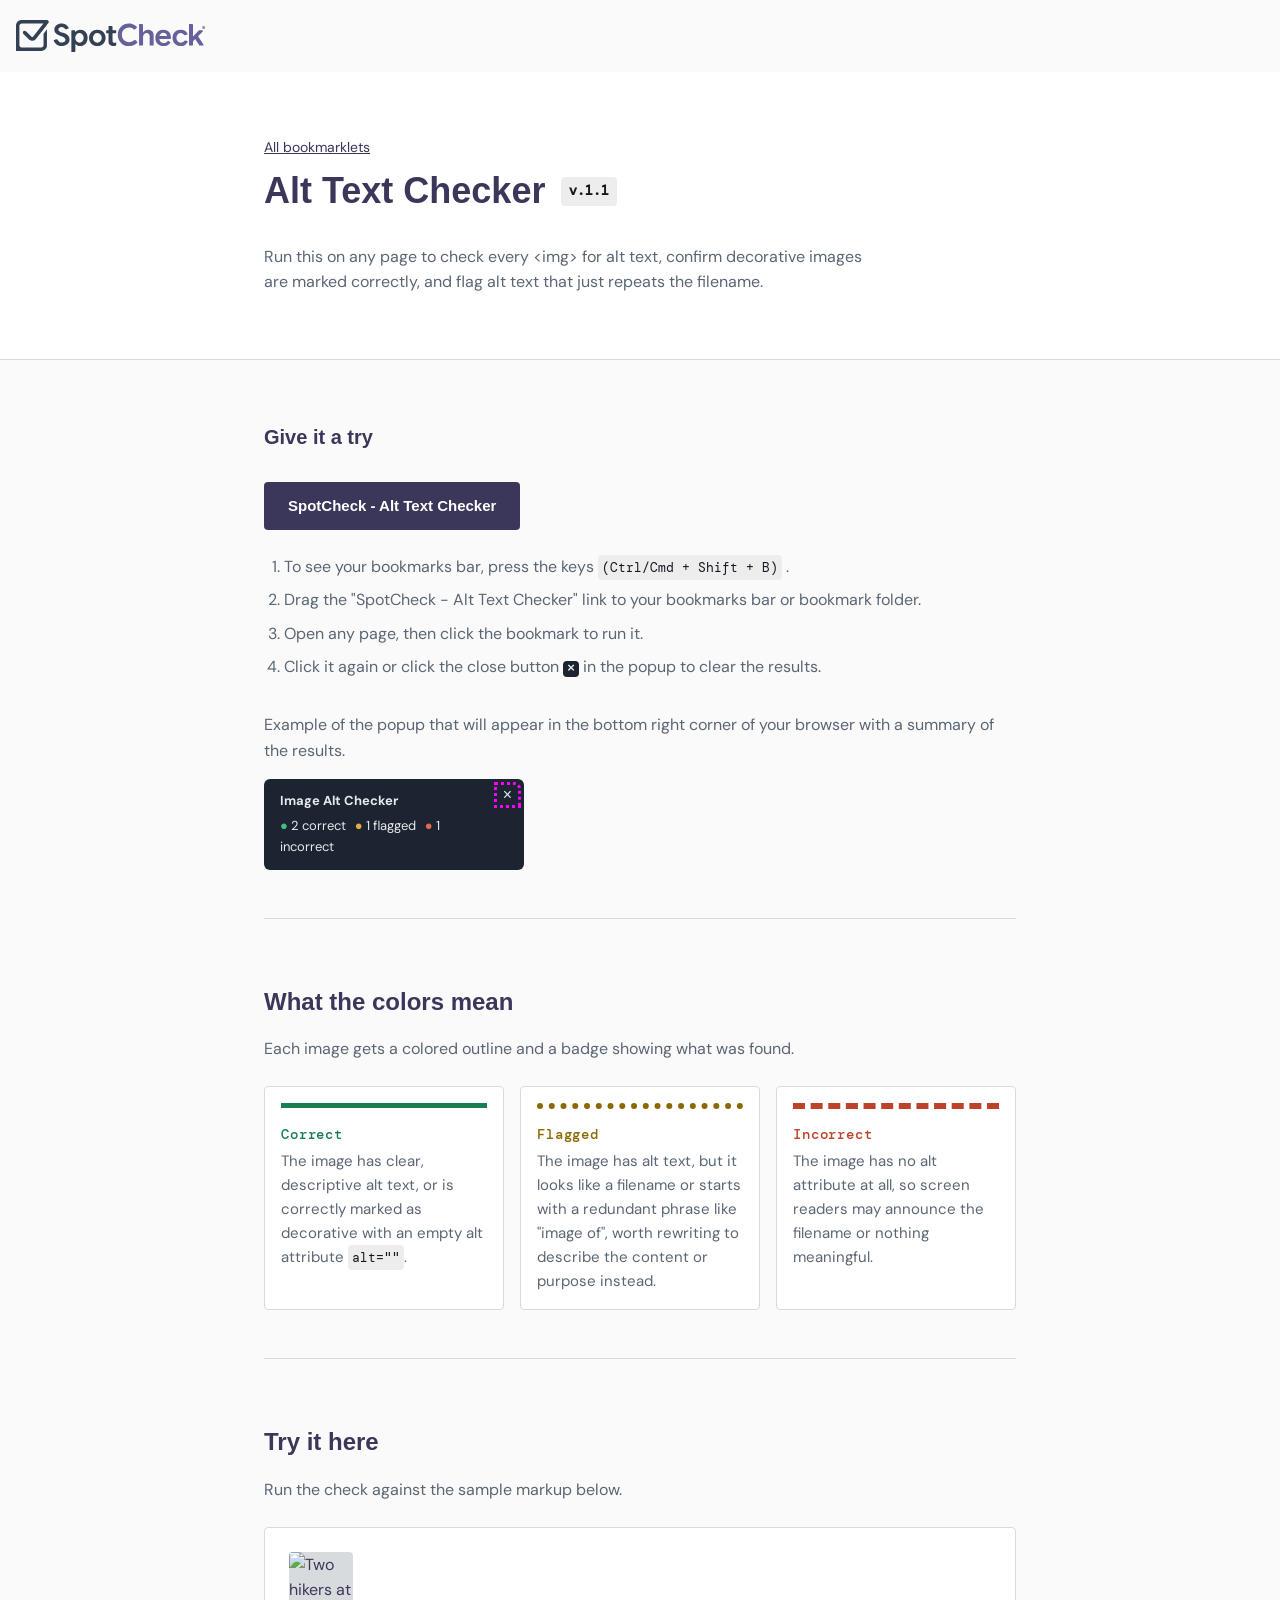
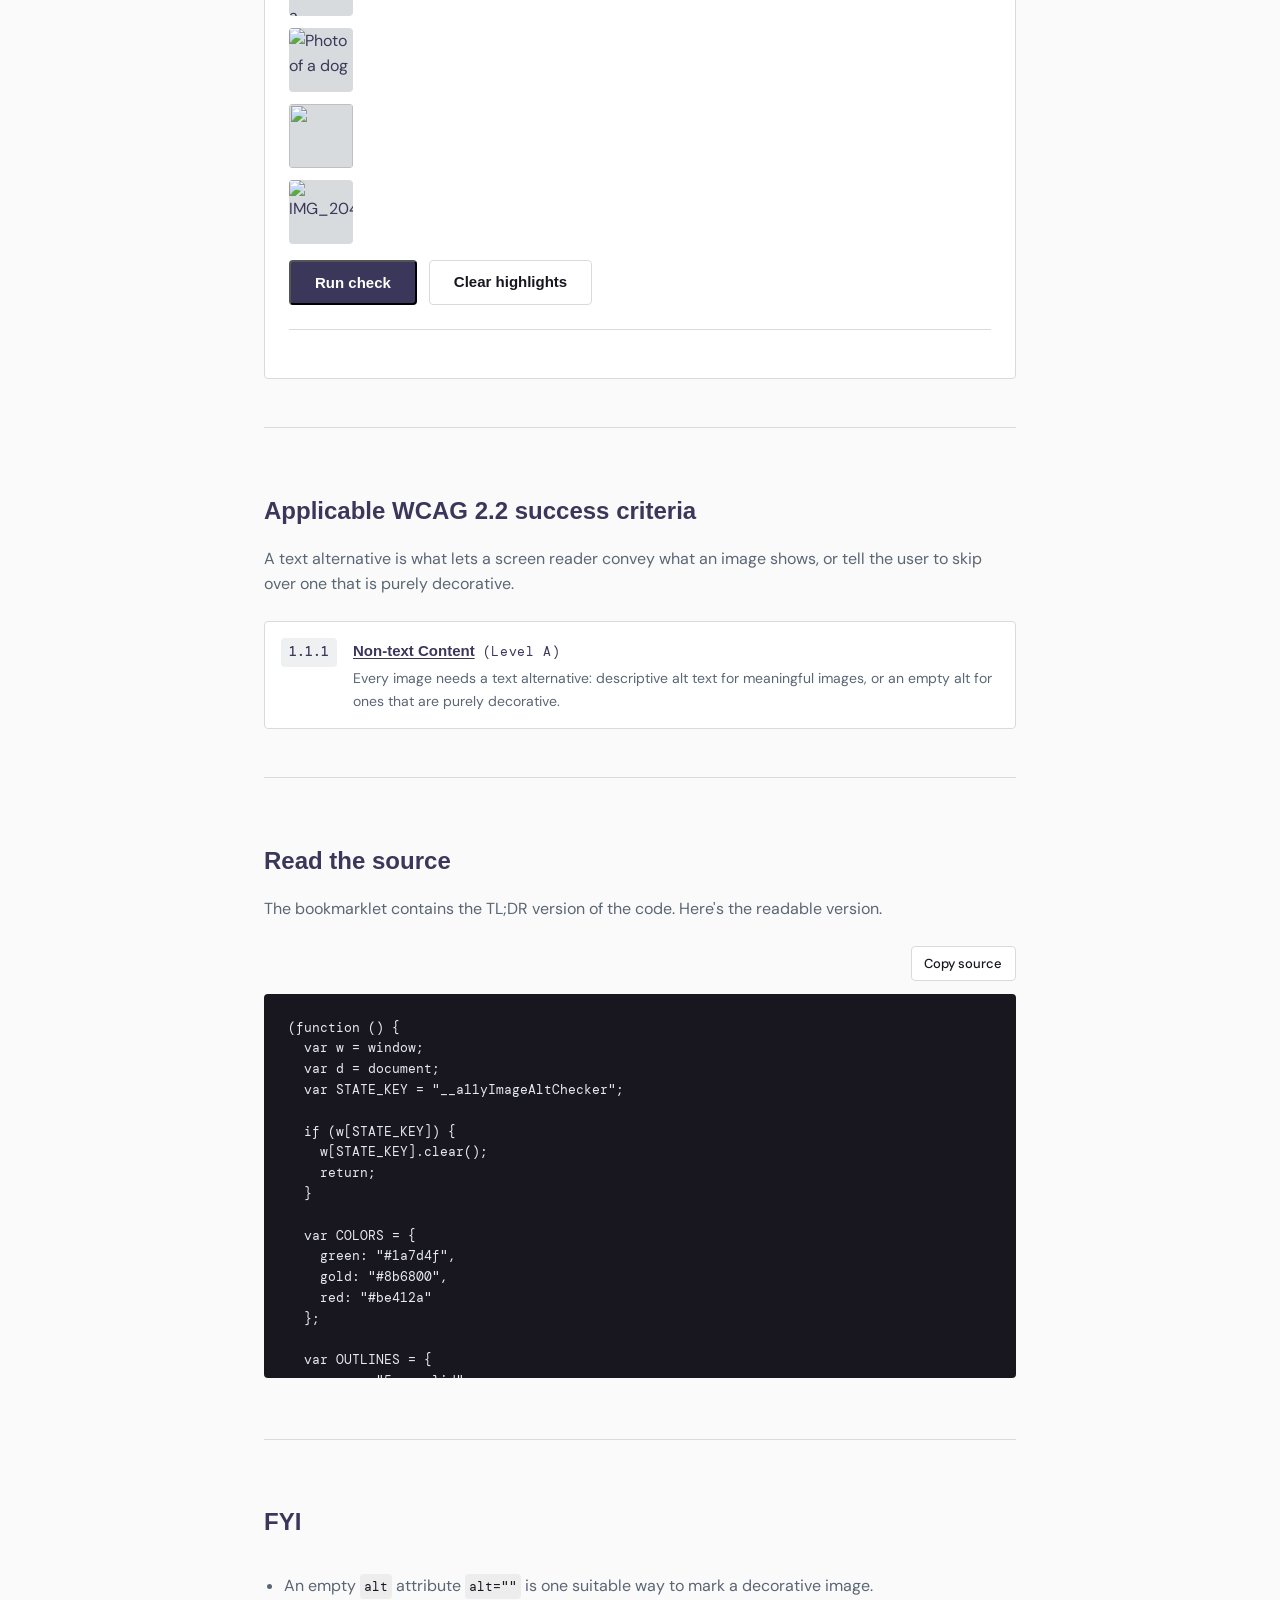
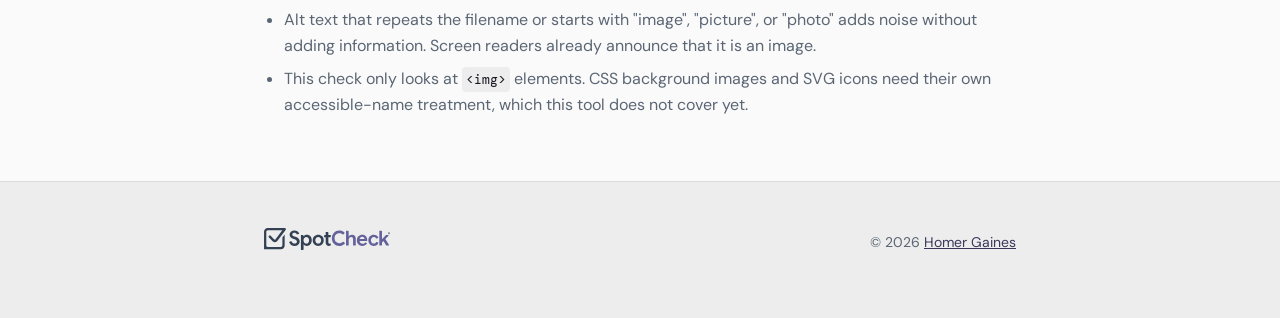
==== commit 410598af: "js clean up and addressed border color issue" ====
--- a/alt-text-checker.html
+++ b/alt-text-checker.html
@@ -74,7 +74,7 @@
 
       <div class="wrap">
         <a href="index.html" class="bookmarklet-back__link">All bookmarklets</a>
-        <h1 class="site-header__title">Alt Text Checker <div class="version">v.2.0</div></h1>
+        <h1 class="site-header__title">Alt Text Checker <div class="version">v.1.1</div></h1>
         <p class="site-header__lede">
           Run this on any page to check every &lt;img&gt; for alt text, confirm
           decorative images are marked correctly, and flag alt text that just
@@ -94,7 +94,7 @@
           <div class="bookmarklet-row">
             <a
               class="bookmarklet"
-              href="javascript:!function()%7Bvar%20e%3D%22__a11yImageAltChecker%22%3Bif(window%5Be%5D%26%26window%5Be%5D.active)window%5Be%5D.teardown()%3Belse%7Bvar%20t%3DArray.prototype.filter.call(document.querySelectorAll(%22img%22)%2Cfunction(e)%7Bvar%20t%3DgetComputedStyle(e)%3Bif(%22none%22%3D%3D%3Dt.display%7C%7C%22hidden%22%3D%3D%3Dt.visibility)return!1%3Bvar%20n%3De.getBoundingClientRect()%3Breturn%20n.width%3E0%26%26n.height%3E0%7D)%2Cn%3D%5B%5D%2Co%3D%7Bgreen%3A0%2Cgold%3A0%2Cred%3A0%7D%3Bt.forEach(function(e)%7Bif(e.hasAttribute(%22alt%22))%7Bvar%20t%3De.getAttribute(%22alt%22)%3B%22%22!%3D%3Dt.trim()%3F!function(e)%7Bvar%20t%3De.trim()%3Breturn%2F%5C.(jpg%7Cjpeg%7Cpng%7Cgif%7Cbmp%7Cwebp%7Csvg%7Ctiff%3F)%24%2Fi.test(t)%7C%7C%2F%5E(img%7Cimage%7Cdsc%7Cphoto%7Cscreenshot)%5B-_%20%5D%3F%5Cd%2Fi.test(t)%7D(t)%3F!function(e)%7Breturn%2F%5E(image%7Cphoto%7Cpicture%7Cgraphic%7Cicon)%5Cs%2Bof%5Cb%2Fi.test(e.trim())%7D(t)%3Fa(e%2C%22green%22%2C'Pass%3A%20%22'%2Bt%2B'%22')%3Aa(e%2C%22gold%22%2C'Flagged%3A%20Redundant%20phrase%20in%20alt%20text%3A%20%22'%2Bt%2B'%22')%3Aa(e%2C%22red%22%2C%22Fail%3A%20Alt%20text%20looks%20like%20a%20filename%22)%3Aa(e%2C%22green%22%2C%22Pass%3A%20Decorative%20(empty%20alt)%22)%7Delse%20a(e%2C%22red%22%2C%22Fail%3A%20Missing%20an%20alt%20attribute%22)%7D)%3Bvar%20i%3Ddocument.createElement(%22div%22)%3Bi.setAttribute(%22data-a11y-bm-panel%22%2C%22image-alt-checker%22)%2Ci.setAttribute(%22role%22%2C%22status%22)%2Ci.setAttribute(%22aria-live%22%2C%22polite%22)%2Ci.style.cssText%3D%5B%22position%3Afixed%22%2C%22bottom%3A16px%22%2C%22right%3A16px%22%2C%22z-index%3A2147483001%22%2C%22background%3A%231b2430%22%2C%22color%3A%23e7eaed%22%2C%22font%3A13px%2F1.5%20-apple-system%2Csans-serif%22%2C%22padding%3A12px%2032px%2012px%2016px%22%2C%22border-radius%3A6px%22%2C%22box-shadow%3A0%204px%2016px%20rgba(0%2C0%2C0%2C.3)%22%2C%22max-width%3A260px%22%5D.join(%22%3B%22)%2Ci.innerHTML%3D'%3Cstrong%20style%3D%22display%3Ablock%3Bmargin-bottom%3A4px%3B%22%3EImage%20Alt%20Text%20Checker%3C%2Fstrong%3E%3Cspan%20style%3D%22color%3A%233fbf7f%3B%22%3E%26%239679%3B%3C%2Fspan%3E%20'%2Bo.green%2B'%20correct%20%26nbsp%3B%20%3Cspan%20style%3D%22color%3A%23e0b03f%3B%22%3E%26%239679%3B%3C%2Fspan%3E%20'%2Bo.gold%2B'%20flagged%20%26nbsp%3B%20%3Cspan%20style%3D%22color%3A%23e06a4f%3B%22%3E%26%239679%3B%3C%2Fspan%3E%20'%2Bo.red%2B%22%20incorrect%22%3Bvar%20r%3Ddocument.createElement(%22button%22)%3Br.type%3D%22button%22%2Cr.textContent%3D%22%C3%97%22%2Cr.setAttribute(%22aria-label%22%2C%22Close%22)%2Cr.style.cssText%3D%5B%22position%3Aabsolute%22%2C%22top%3A4px%22%2C%22right%3A6px%22%2C%22background%3Atransparent%22%2C%22border%3Anone%22%2C%22color%3A%23e7eaed%22%2C%22font%3A16px%2F1%20-apple-system%2Csans-serif%22%2C%22cursor%3Apointer%22%2C%22padding%3A2px%206px%22%2C%22border-radius%3A4px%22%2C%22line-height%3A1%22%5D.join(%22%3B%22)%2Cr.addEventListener(%22click%22%2Cfunction()%7Bwindow%5Be%5D.teardown()%7D)%2Ci.appendChild(r)%2Cdocument.body.appendChild(i)%2Cwindow%5Be%5D%3D%7Bactive%3A!0%2Cteardown%3Afunction()%7Bn.forEach(function(e)%7Be.el.style.outline%3De.outline%2Ce.el.style.outlineOffset%3De.outlineOffset%2Ce.badge%26%26e.badge.parentNode%26%26e.badge.parentNode.removeChild(e.badge)%7D)%2Ci.parentNode%26%26i.parentNode.removeChild(i)%2Cwindow%5Be%5D.active%3D!1%7D%7D%7Dfunction%20a(e%2Ct%2Ci)%7Bn.push(%7Bel%3Ae%2Coutline%3Ae.style.outline%2CoutlineOffset%3Ae.style.outlineOffset%2Cbadge%3Anull%7D)%3Bvar%20r%3D%22green%22%3D%3D%3Dt%3F%22%231a7d4f%22%3A%22gold%22%3D%3D%3Dt%3F%22%238b6800%22%3A%22%23be412a%22%3Be.style.outline%3D(%22red%22%3D%3D%3Dt%3F%225px%20dashed%20%22%3A%22gold%22%3D%3D%3Dt%3F%226px%20dotted%20%22%3A%225px%20solid%20%22)%2Br%2Ce.style.outlineOffset%3D%223px%22%3Bvar%20a%3Ddocument.createElement(%22div%22)%3Ba.textContent%3Di%2Ca.setAttribute(%22aria-hidden%22%2C%22true%22)%2Ca.style.cssText%3D%5B%22position%3Aabsolute%22%2C%22background%3A%22%2Br%2C%22color%3A%23fff%22%2C%22font%3A500%2016px%20monospace%22%2C%22padding%3A4px%208px%22%2C%22border-radius%3A4px%22%2C%22z-index%3A2147483000%22%2C%22pointer-events%3Anone%22%2C%22max-width%3Amin(90vw%2C%2024rem)%22%5D.join(%22%3B%22)%2Cdocument.body.appendChild(a)%3Bvar%20l%3De.getBoundingClientRect()%2Cd%3Da.getBoundingClientRect()%3Ba.style.top%3Dl.top%2Bwindow.scrollY-d.height%2B%22px%22%2Ca.style.left%3Dl.left%2Bwindow.scrollX%2B%22px%22%2Cn%5Bn.length-1%5D.badge%3Da%2Co%5Bt%5D%2B%2B%7D%7D()%3B"
+              href="javascript:!function()%7Bvar%20e%3Dwindow%2Ct%3Ddocument%2Cn%3D%22__a11yImageAltChecker%22%3Bif(e%5Bn%5D)e%5Bn%5D.clear()%3Belse%7Bvar%20i%2Cr%2Ca%2Co%3D%7Bgreen%3A%22%231a7d4f%22%2Cgold%3A%22%238b6800%22%2Cred%3A%22%23be412a%22%7D%2Cl%3D%7Bgreen%3A%225px%20solid%22%2Cgold%3A%226px%20dotted%22%2Cred%3A%225px%20dashed%22%7D%2Cd%3D%7Bgreen%3A%22%233fbf7f%22%2Cgold%3A%22%23e0b84f%22%2Cred%3A%22%23e06a4f%22%7D%2Cs%3D%7Bok%3A%22green%22%2Cdecorative%3A%22green%22%2Cfilename%3A%22gold%22%2Credundant%3A%22gold%22%2Cmissing%3A%22red%22%7D%2Cp%3D%7Bok%3A%22Alt%20text%22%2Cdecorative%3A%22Decorative%20(empty%20alt)%22%2Cfilename%3A%22Alt%20text%20looks%20like%20a%20filename%22%2Credundant%3A%22Redundant%20phrase%20in%20alt%20text%22%2Cmissing%3A%22No%20alt%20attribute%22%7D%2Cc%3D%5B%22ok%22%2C%22filename%22%2C%22redundant%22%5D%2Cu%3D%5B%2F%5C.(jpg%7Cjpeg%7Cpng%7Cgif%7Cbmp%7Cwebp%7Csvg%7Ctiff%3F)%24%2Fi%2C%2F%5E(img%7Cimage%7Cdsc%7Cphoto%7Cscreenshot)%5B-_%20%5D%3F%5Cd%2Fi%5D%2Cg%3D%2F%5E(image%7Cphoto%7Cpicture%7Cgraphic%7Cicon)%5Cs%2Bof%5Cb%2Fi%2Cf%3D%5B%5D%2Cx%3D%7Bgreen%3A0%2Cgold%3A0%2Cred%3A0%7D%2Cb%3Dnull%3BArray.prototype.slice.call(t.querySelectorAll(%22img%22)).filter(function(e)%7Bvar%20t%3DgetComputedStyle(e)%3Bif(%22none%22%3D%3D%3Dt.display%7C%7C%22hidden%22%3D%3D%3Dt.visibility)return!1%3Bvar%20n%3De.getBoundingClientRect()%3Breturn%20n.width%3E0%26%26n.height%3E0%7D).forEach(function(n)%7Bvar%20i%3Dm(n)%2Cr%3Ds%5Bi%5D%2Ca%3D%7Bel%3An%2Coutline%3An.style.outline%2Coffset%3An.style.outlineOffset%2Cbadge%3Av(n%2Ci)%7D%3Bx%5Br%5D%2B%3D1%2Cn.style.outline%3Dl%5Br%5D%2B%22%20%22%2Bo%5Br%5D%2Cn.style.outlineOffset%3D%223px%22%2Ct.body.appendChild(a.badge)%2Cfunction(t%2Cn)%7Bvar%20i%3Dt.getBoundingClientRect()%2Cr%3Dn.getBoundingClientRect()%3Bn.style.top%3Di.top%2Be.scrollY-r.height%2B%22px%22%2Cn.style.left%3Di.left%2Be.scrollX%2B%22px%22%7D(n%2Ca.badge)%2Cf.push(a)%7D)%2Ci%3Dt.createElement(%22div%22)%2Cr%3Dt.createElement(%22strong%22)%2Ca%3Dt.createElement(%22button%22)%2Ci.setAttribute(%22data-a11y-alt-check%22%2C%22panel%22)%2Ci.setAttribute(%22role%22%2C%22status%22)%2Ci.style.cssText%3D%5B%22position%3Afixed%22%2C%22right%3A16px%22%2C%22bottom%3A16px%22%2C%22max-width%3A260px%22%2C%22padding%3A12px%2032px%2012px%2016px%22%2C%22border-radius%3A6px%22%2C%22background%3A%231b2430%22%2C%22color%3A%23e7eaed%22%2C%22font%3A400%2014px%2F1.5%20Arial%2C%20Helvetica%2C%20%5C%22Helvetica%20Neue%5C%22%2C%20sans-serif%22%2C%22box-shadow%3A0%208px%2024px%20rgba(0%2C0%2C0%2C0.35)%22%2C%22z-index%3A2147483647%22%5D.join(%22%3B%22)%2Cr.textContent%3D%22Image%20Alt%20Text%20Checker%22%2Cr.style.cssText%3D%22display%3Ablock%3Bmargin-bottom%3A4px%22%2Ci.appendChild(r)%2Ci.appendChild(y(%22green%22%2C%22correct%22))%2Ci.appendChild(y(%22gold%22%2C%22flagged%22))%2Ci.appendChild(y(%22red%22%2C%22incorrect%22))%2Ca.type%3D%22button%22%2Ca.textContent%3D%22%C3%97%22%2Ca.setAttribute(%22aria-label%22%2C%22Clear%20the%20alt%20text%20check%20results%22)%2Ca.style.cssText%3D%5B%22position%3Aabsolute%22%2C%22top%3A6px%22%2C%22right%3A6px%22%2C%22width%3A24px%22%2C%22height%3A24px%22%2C%22padding%3A2px%206px%22%2C%22border%3Anone%22%2C%22background%3Atransparent%22%2C%22color%3A%23e7eaed%22%2C%22font%3A16px%2F1%20Arial%2C%20Helvetica%2C%20%5C%22Helvetica%20Neue%5C%22%2C%20sans-serif%22%2C%22cursor%3Apointer%22%5D.join(%22%3B%22)%2Ca.addEventListener(%22click%22%2CC)%2Ci.appendChild(a)%2Cb%3Di%2Ct.body.appendChild(b)%2Ce%5Bn%5D%3D%7Bclear%3AC%7D%7Dfunction%20h(e)%7Breturn(e%7C%7C%22%22).replace(%2F%5Cs%2B%2Fg%2C%22%20%22).trim()%7Dfunction%20m(e)%7Bif(!e.hasAttribute(%22alt%22))return%22missing%22%3Bvar%20t%3De.getAttribute(%22alt%22)%3Breturn%20t.trim()%3Ffunction(e)%7Bvar%20t%3De.trim()%3Breturn%20u.some(function(e)%7Breturn%20e.test(t)%7D)%7D(t)%3F%22filename%22%3Ag.test(t.trim())%3F%22redundant%22%3A%22ok%22%3A%22decorative%22%7Dfunction%20v(e%2Cn)%7Bvar%20i%3Ds%5Bn%5D%2Cr%3Dt.createElement(%22div%22)%3Breturn%20r.setAttribute(%22data-a11y-alt-check%22%2C%22badge%22)%2Cr.setAttribute(%22aria-hidden%22%2C%22true%22)%2Cr.textContent%3Dfunction(e%2Ct)%7Breturn-1%3D%3D%3Dc.indexOf(t)%3Fp%5Bt%5D%3Ap%5Bt%5D%2B%22%3A%20%5C%22%22%2Bh(e.getAttribute(%22alt%22))%2B%22%5C%22%22%7D(e%2Cn)%2Cr.style.cssText%3D%5B%22position%3Aabsolute%22%2C%22width%3Afit-content%22%2C%22max-width%3Amin(90vw%2C%2024rem)%22%2C%22padding%3A4px%208px%22%2C%22border-radius%3A4px%22%2C%22background%3A%22%2Bo%5Bi%5D%2C%22color%3A%23fff%22%2C%22font%3A500%2016px%2F1.2%20Arial%2C%20Helvetica%2C%20%5C%22Helvetica%20Neue%5C%22%2C%20sans-serif%22%2C%22pointer-events%3Anone%22%2C%22z-index%3A2147483646%22%5D.join(%22%3B%22)%2Cr%7Dfunction%20y(e%2Cn)%7Bvar%20i%3Dt.createElement(%22p%22)%2Cr%3Dt.createElement(%22span%22)%3Breturn%20i.style.cssText%3D%22margin%3A0%3Bpadding%3A0%22%2Cr.textContent%3D%22%E2%97%8F%22%2Cr.style.cssText%3D%22color%3A%22%2Bd%5Be%5D%2B%22%3Bmargin-right%3A6px%22%2Ci.appendChild(r)%2Ci.appendChild(t.createTextNode(x%5Be%5D%2B%22%20%22%2Bn))%2Ci%7Dfunction%20C()%7Bf.forEach(function(e)%7Be.el.style.outline%3De.outline%2Ce.el.style.outlineOffset%3De.offset%2Ch(e.el.getAttribute(%22style%22))%7C%7Ce.el.removeAttribute(%22style%22)%2Ce.badge.parentNode%26%26e.badge.parentNode.removeChild(e.badge)%7D)%2Cf%3D%5B%5D%2Cb%26%26b.parentNode%26%26b.parentNode.removeChild(b)%2Cb%3Dnull%2Cdelete%20e%5Bn%5D%7D%7D()%3B"
               onclick="return false;"
               data-bookmarklet="alt-text-checker"
               >SpotCheck - Alt Text Checker</a
@@ -263,125 +263,246 @@
           </div>
           <pre class="source__code" id="source-code" tabindex="0">
 (function () {
-  var NS = '__a11yImageAltChecker';
-  if (window[NS] &amp;&amp; window[NS].active) {
-    window[NS].teardown();
+  var w = window;
+  var d = document;
+  var STATE_KEY = "__a11yImageAltChecker";
+
+  if (w[STATE_KEY]) {
+    w[STATE_KEY].clear();
     return;
+  }
+
+  var COLORS = {
+    green: "#1a7d4f",
+    gold: "#8b6800",
+    red: "#be412a"
+  };
+
+  var OUTLINES = {
+    green: "5px solid",
+    gold: "6px dotted",
+    red: "5px dashed"
+  };
+
+  var OUTLINE_OFFSET = "3px";
+
+  var DOTS = {
+    green: "#3fbf7f",
+    gold: "#e0b84f",
+    red: "#e06a4f"
+  };
+
+  var LEVELS = {
+    ok: "green",
+    decorative: "green",
+    filename: "gold",
+    redundant: "gold",
+    missing: "red"
+  };
+
+  var BADGES = {
+    ok: "Alt text",
+    decorative: "Decorative (empty alt)",
+    filename: "Alt text looks like a filename",
+    redundant: "Redundant phrase in alt text",
+    missing: "No alt attribute"
+  };
+
+  var QUOTED_KINDS = ["ok", "filename", "redundant"];
+
+  var FILENAME_PATTERNS = [
+    /\.(jpg|jpeg|png|gif|bmp|webp|svg|tiff?)$/i,
+    /^(img|image|dsc|photo|screenshot)[-_ ]?\d/i
+  ];
+
+  var REDUNDANT_PATTERN = /^(image|photo|picture|graphic|icon)\s+of\b/i;
+
+  var records = [];
+  var counts = { green: 0, gold: 0, red: 0 };
+  var panel = null;
+
+  function normalize(value) {
+    return (value || "").replace(/\s+/g, " ").trim();
+  }
+
+  function isVisible(el) {
+    var style = getComputedStyle(el);
+    if (style.display === "none" || style.visibility === "hidden") {
+      return false;
+    }
+    var rect = el.getBoundingClientRect();
+    return rect.width > 0 && rect.height > 0;
   }
 
   function looksLikeFilename(alt) {
     var trimmed = alt.trim();
-    return /\.(jpg|jpeg|png|gif|bmp|webp|svg|tiff?)$/i.test(trimmed) ||
-      /^(img|image|dsc|photo|screenshot)[-_ ]?\d/i.test(trimmed);
-  }
-
-  function hasRedundantPhrase(alt) {
-    return /^(image|photo|picture|graphic|icon)\s+of\b/i.test(alt.trim());
-  }
-
-  function isVisible(el) {
-    var style = getComputedStyle(el);
-    if (style.display === 'none' || style.visibility === 'hidden') return false;
-    var rect = el.getBoundingClientRect();
-    return rect.width &gt; 0 &amp;&amp; rect.height &gt; 0;
-  }
-
-  var images = Array.prototype.filter.call(document.querySelectorAll('img'), isVisible);
-  var records = [];
-  var counts = { green: 0, gold: 0, red: 0 };
-
-  // &lt;img&gt; is always a replaced element: browsers don't render light-DOM
-  // children appended into it, so the badge is attached to &lt;body&gt; instead
-  // and positioned to line up with the image itself.
-  function mark(el, level, label) {
-    records.push({ el: el, outline: el.style.outline, outlineOffset: el.style.outlineOffset, badge: null });
-    var color = level === 'green' ? '#1a7d4f' : level === 'gold' ? '#8b6800' : '#be412a';
-    el.style.outline = '3px solid ' + color;
-    el.style.outlineOffset = '2px';
-
-    var badge = document.createElement('div');
-    badge.textContent = label;
-    badge.setAttribute('aria-hidden', 'true');
+    return FILENAME_PATTERNS.some(function (pattern) {
+      return pattern.test(trimmed);
+    });
+  }
+
+  function classify(el) {
+    if (!el.hasAttribute("alt")) {
+      return "missing";
+    }
+    var alt = el.getAttribute("alt");
+    if (!alt.trim()) {
+      return "decorative";
+    }
+    if (looksLikeFilename(alt)) {
+      return "filename";
+    }
+    if (REDUNDANT_PATTERN.test(alt.trim())) {
+      return "redundant";
+    }
+    return "ok";
+  }
+
+  function labelFor(el, kind) {
+    if (QUOTED_KINDS.indexOf(kind) === -1) {
+      return BADGES[kind];
+    }
+    return BADGES[kind] + ': "' + normalize(el.getAttribute("alt")) + '"';
+  }
+
+  function makeBadge(el, kind) {
+    var level = LEVELS[kind];
+    var badge = d.createElement("div");
+
+    badge.setAttribute("data-a11y-alt-check", "badge");
+    badge.setAttribute("aria-hidden", "true");
+    badge.textContent = labelFor(el, kind);
     badge.style.cssText = [
-      'position:absolute', 'background:' + color, 'color:#fff',
-      'font:600 14px monospace', 'padding:1px 5px', 'border-radius:3px 3px 0 0',
-      'z-index:2147483000', 'pointer-events:none', 'white-space:nowrap',
-      'max-width:min(90vw, 24rem)', 'overflow:hidden', 'text-overflow:ellipsis'
-    ].join(';');
-    document.body.appendChild(badge);
+      "position:absolute",
+      "width:fit-content",
+      "max-width:min(90vw, 24rem)",
+      "padding:4px 8px",
+      "border-radius:4px",
+      "background:" + COLORS[level],
+      "color:#fff",
+      "font:500 16px/1.2 Arial, Helvetica, \"Helvetica Neue\", sans-serif",
+      "pointer-events:none",
+      "z-index:2147483646"
+    ].join(";");
+    return badge;
+  }
+
+  function placeBadge(el, badge) {
     var rect = el.getBoundingClientRect();
     var badgeRect = badge.getBoundingClientRect();
-    badge.style.top = (rect.top + window.scrollY - badgeRect.height) + 'px';
-    badge.style.left = (rect.left + window.scrollX) + 'px';
-
-    records[records.length - 1].badge = badge;
-    counts[level]++;
-  }
-
-  images.forEach(function (img) {
-    if (!img.hasAttribute('alt')) {
-      mark(img, 'red', 'No alt attribute');
-      return;
-    }
-    var alt = img.getAttribute('alt');
-    if (alt.trim() === '') {
-      mark(img, 'green', 'Decorative (empty alt)');
-      return;
-    }
-    if (looksLikeFilename(alt)) {
-      mark(img, 'gold', 'Alt text looks like a filename: "' + alt + '"');
-    } else if (hasRedundantPhrase(alt)) {
-      mark(img, 'gold', 'Redundant phrase in alt text: "' + alt + '"');
-    } else {
-      mark(img, 'green', 'OK: "' + alt + '"');
-    }
-  });
-
-  var panel = document.createElement('div');
-  panel.setAttribute('data-a11y-bm-panel', 'image-alt-checker');
-  panel.setAttribute('role', 'status');
-  panel.setAttribute('aria-live', 'polite');
-  panel.style.cssText = [
-    'position:fixed', 'bottom:16px', 'right:16px', 'z-index:2147483001',
-    'background:#1b2430', 'color:#e7eaed', 'font:13px/1.5 -apple-system,sans-serif',
-    'padding:12px 32px 12px 16px', 'border-radius:6px', 'box-shadow:0 4px 16px rgba(0,0,0,.3)',
-    'max-width:260px'
-  ].join(';');
-  panel.innerHTML =
-    '&lt;strong style="display:block;margin-bottom:4px;"&gt;Image Alt Text Checker&lt;/strong&gt;' +
-    '&lt;span style="color:#3fbf7f;"&gt;&amp;#9679;&lt;/span&gt; ' + counts.green + ' correct &amp;nbsp; ' +
-    '&lt;span style="color:#e0b03f;"&gt;&amp;#9679;&lt;/span&gt; ' + counts.gold + ' flagged &amp;nbsp; ' +
-    '&lt;span style="color:#e06a4f;"&gt;&amp;#9679;&lt;/span&gt; ' + counts.red + ' incorrect';
-  var closeBtn = document.createElement('button');
-  closeBtn.type = 'button';
-  closeBtn.textContent = '\u00d7';
-  closeBtn.setAttribute('aria-label', 'Close');
-  closeBtn.style.cssText = [
-    'position:absolute', 'top:4px', 'right:6px',
-    'background:transparent', 'border:none', 'color:#e7eaed',
-    'font:16px/1 -apple-system,sans-serif', 'cursor:pointer',
-    'padding:2px 6px', 'border-radius:4px', 'line-height:1'
-  ].join(';');
-  closeBtn.addEventListener('click', function () { window[NS].teardown(); });
-  panel.appendChild(closeBtn);
-  document.body.appendChild(panel);
-
-  function teardown() {
-    records.forEach(function (r) {
-      r.el.style.outline = r.outline;
-      r.el.style.outlineOffset = r.outlineOffset;
-      if (r.badge &amp;&amp; r.badge.parentNode) r.badge.parentNode.removeChild(r.badge);
+
+    badge.style.top = rect.top + w.scrollY - badgeRect.height + "px";
+    badge.style.left = rect.left + w.scrollX + "px";
+  }
+
+  function mark(el) {
+    var kind = classify(el);
+    var level = LEVELS[kind];
+    var record = {
+      el: el,
+      outline: el.style.outline,
+      offset: el.style.outlineOffset,
+      badge: makeBadge(el, kind)
+    };
+
+    counts[level] += 1;
+    el.style.outline = OUTLINES[level] + " " + COLORS[level];
+    el.style.outlineOffset = OUTLINE_OFFSET;
+    d.body.appendChild(record.badge);
+    placeBadge(el, record.badge);
+    records.push(record);
+  }
+
+  function makeCountLine(level, word) {
+    var line = d.createElement("p");
+    var dot = d.createElement("span");
+
+    line.style.cssText = "margin:0;padding:0";
+    dot.textContent = "\u25cf";
+    dot.style.cssText = "color:" + DOTS[level] + ";margin-right:6px";
+    line.appendChild(dot);
+    line.appendChild(d.createTextNode(counts[level] + " " + word));
+    return line;
+  }
+
+  function makePanel() {
+    var wrapper = d.createElement("div");
+    var heading = d.createElement("strong");
+    var close = d.createElement("button");
+
+    wrapper.setAttribute("data-a11y-alt-check", "panel");
+    wrapper.setAttribute("role", "status");
+    wrapper.style.cssText = [
+      "position:fixed",
+      "right:16px",
+      "bottom:16px",
+      "max-width:260px",
+      "padding:12px 32px 12px 16px",
+      "border-radius:6px",
+      "background:#1b2430",
+      "color:#e7eaed",
+      "font:400 14px/1.5 Arial, Helvetica, \"Helvetica Neue\", sans-serif",
+      "box-shadow:0 8px 24px rgba(0,0,0,0.35)",
+      "z-index:2147483647"
+    ].join(";");
+
+    heading.textContent = "Image Alt Text Checker";
+    heading.style.cssText = "display:block;margin-bottom:4px";
+    wrapper.appendChild(heading);
+
+    wrapper.appendChild(makeCountLine("green", "correct"));
+    wrapper.appendChild(makeCountLine("gold", "flagged"));
+    wrapper.appendChild(makeCountLine("red", "incorrect"));
+
+    close.type = "button";
+    close.textContent = "\u00d7";
+    close.setAttribute("aria-label", "Clear the alt text check results");
+    close.style.cssText = [
+      "position:absolute",
+      "top:6px",
+      "right:6px",
+      "width:24px",
+      "height:24px",
+      "padding:2px 6px",
+      "border:none",
+      "background:transparent",
+      "color:#e7eaed",
+      "font:16px/1 Arial, Helvetica, \"Helvetica Neue\", sans-serif",
+      "cursor:pointer"
+    ].join(";");
+    close.addEventListener("click", clear);
+    wrapper.appendChild(close);
+
+    return wrapper;
+  }
+
+  function clear() {
+    records.forEach(function (record) {
+      record.el.style.outline = record.outline;
+      record.el.style.outlineOffset = record.offset;
+      if (!normalize(record.el.getAttribute("style"))) {
+        record.el.removeAttribute("style");
+      }
+      if (record.badge.parentNode) {
+        record.badge.parentNode.removeChild(record.badge);
+      }
     });
-    if (panel.parentNode) panel.parentNode.removeChild(panel);
-  }
-
-  window[NS] = {
-    active: true,
-    teardown: function () {
-      teardown();
-      window[NS].active = false;
-    }
-  };
+    records = [];
+    if (panel && panel.parentNode) {
+      panel.parentNode.removeChild(panel);
+    }
+    panel = null;
+    delete w[STATE_KEY];
+  }
+
+  Array.prototype.slice
+    .call(d.querySelectorAll("img"))
+    .filter(isVisible)
+    .forEach(mark);
+
+  panel = makePanel();
+  d.body.appendChild(panel);
+  w[STATE_KEY] = { clear: clear };
 })();
 </pre
           >
--- a/bookmarklet.css
+++ b/bookmarklet.css
@@ -452,7 +452,6 @@
   display: block;
   width: 100%;
   height: 0.5rem;
-  border-radius: var(--border-radius);
   margin-bottom: var(--space-12);
 }
 
@@ -468,7 +467,7 @@
 .legend__item--green,
 .legend__item--pass {
   .legend__item-swatch {
-    background: var(--color-green);
+    border-top: 5px solid var(--color-green);
   }
 
   .legend__item-label {
@@ -479,7 +478,7 @@
 .legend__item--red,
 .legend__item--fail {
   .legend__item-swatch {
-    background: var(--color-red);
+    border-top: 6px dashed var(--color-red);
   }
 
   .legend__item-label {
@@ -489,7 +488,7 @@
 
 .legend__item--gold {
   .legend__item-swatch {
-    background: var(--color-gold);
+    border-top: 6px dotted var(--color-gold);
   }
 
   .legend__item-label {
@@ -688,14 +687,6 @@
   .fake-heading-demo--level-5 {
     margin-left: 4rem;
   }
-
-  .fake-heading-demo--pass {
-    border-color: var(--color-green);
-  }
-
-  .fake-heading-demo--fail {
-    border-color: var(--color-red);
-  }
 }
 
 /* .landmark-visualizer */
@@ -796,6 +787,12 @@
     display: inline-flex;
     align-items: center;
     position: relative;
+  }
+
+  .legend {
+    @media (min-width: 40rem) {
+      grid-template-columns: repeat(2, 1fr);
+    }
   }
 }
 
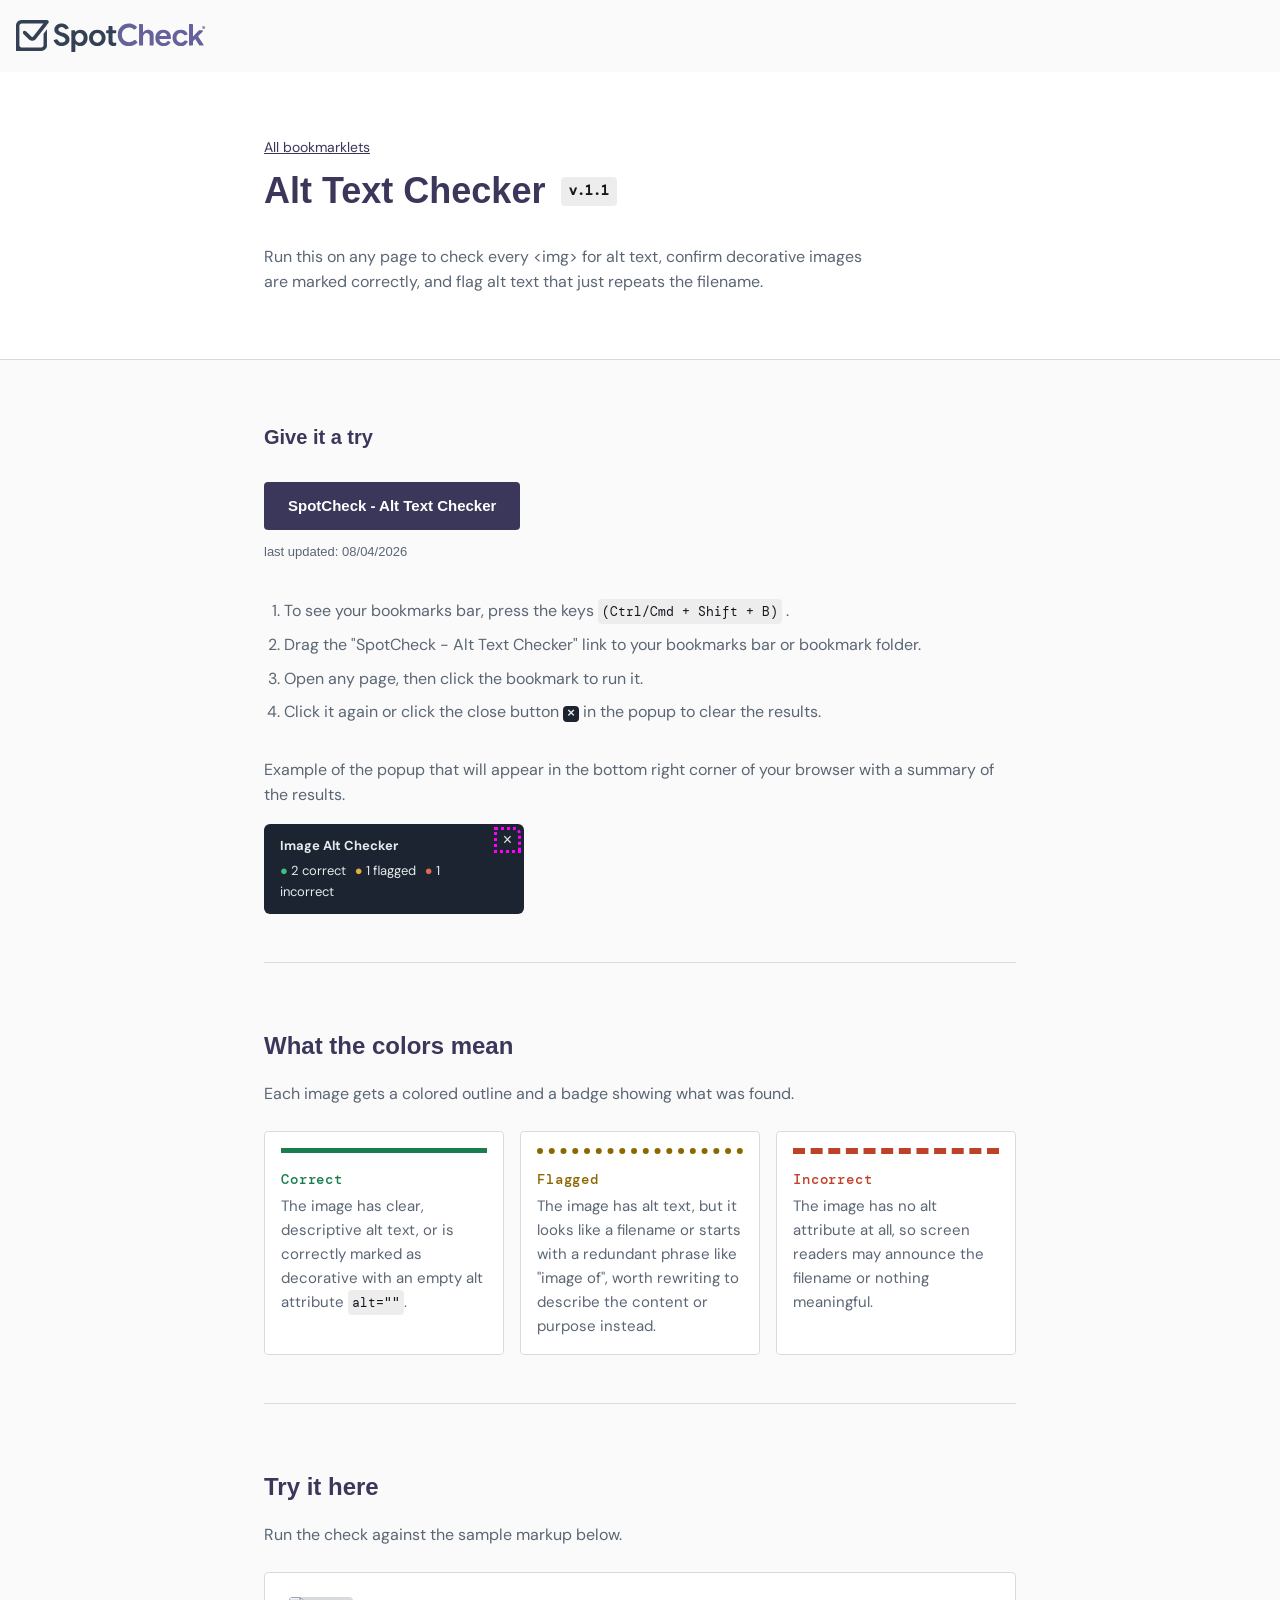
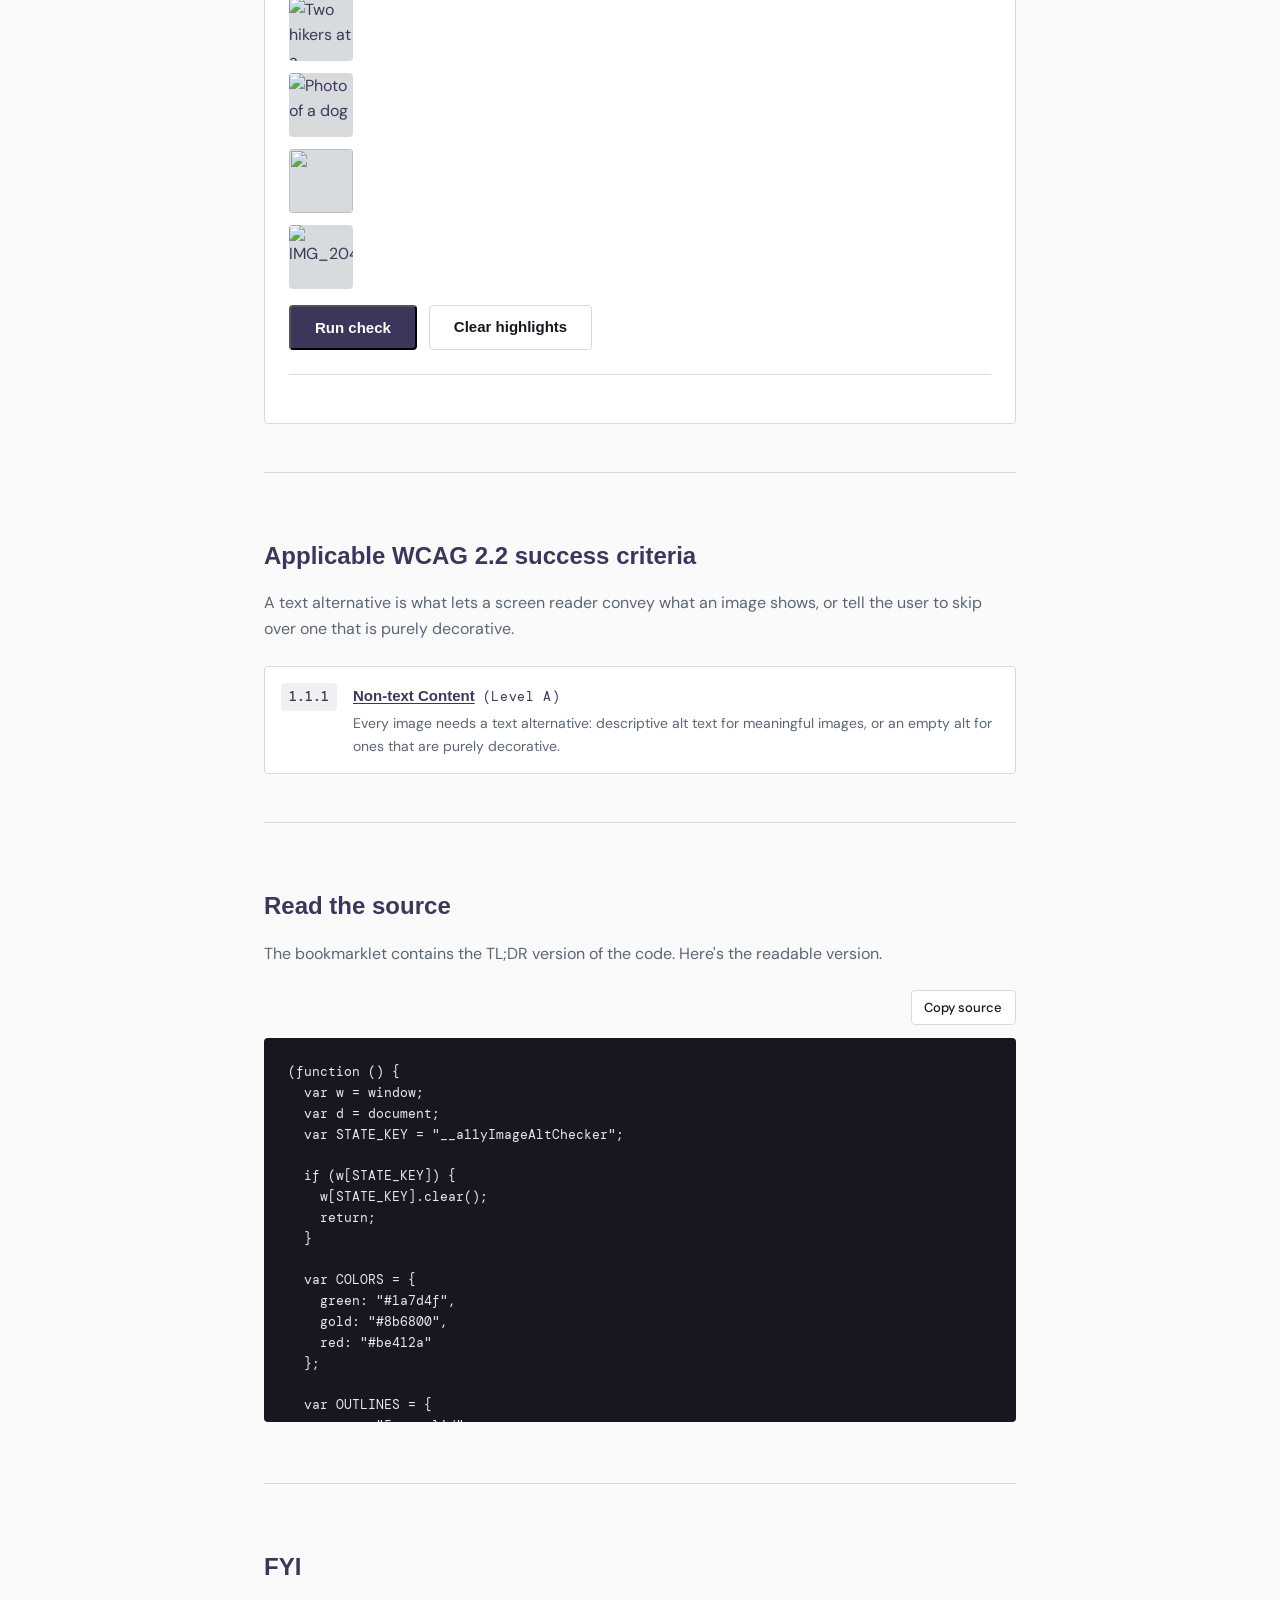
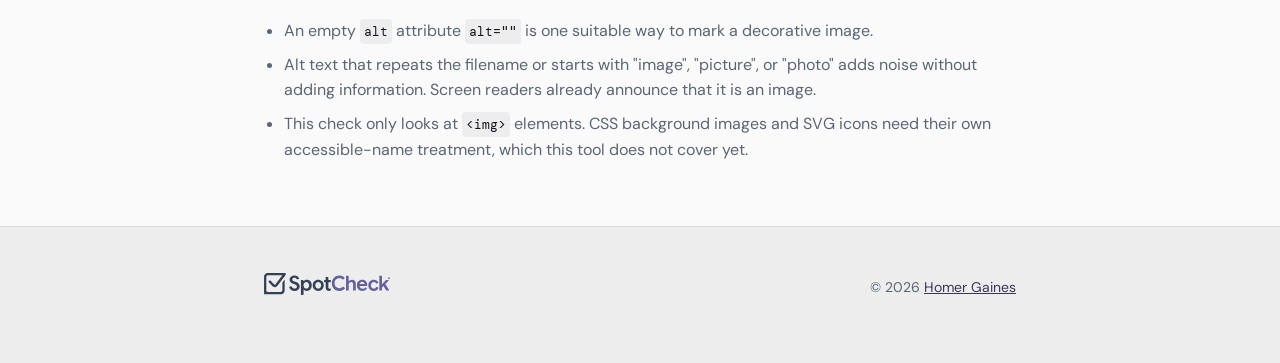
==== commit cd3698df: "added last updated text" ====
--- a/alt-text-checker.html
+++ b/alt-text-checker.html
@@ -99,6 +99,7 @@
               data-bookmarklet="alt-text-checker"
               >SpotCheck - Alt Text Checker</a
             >
+            <p class="updated-on">last updated: 08/04/2026</p>
           </div>
           <ol class="steps">
             <li>
--- a/bookmarklet.css
+++ b/bookmarklet.css
@@ -310,6 +310,13 @@
   }
 }
 
+.updated-on {
+  font-family: var(--font-display);
+  font-size: var(--font-size-13);
+  color: var(--color-ink-muted);
+  margin: 0 0 var(--space-12) 0;
+}
+
 .copy-button {
   font-family: var(--font-body);
   font-size: var(--font-size-13);
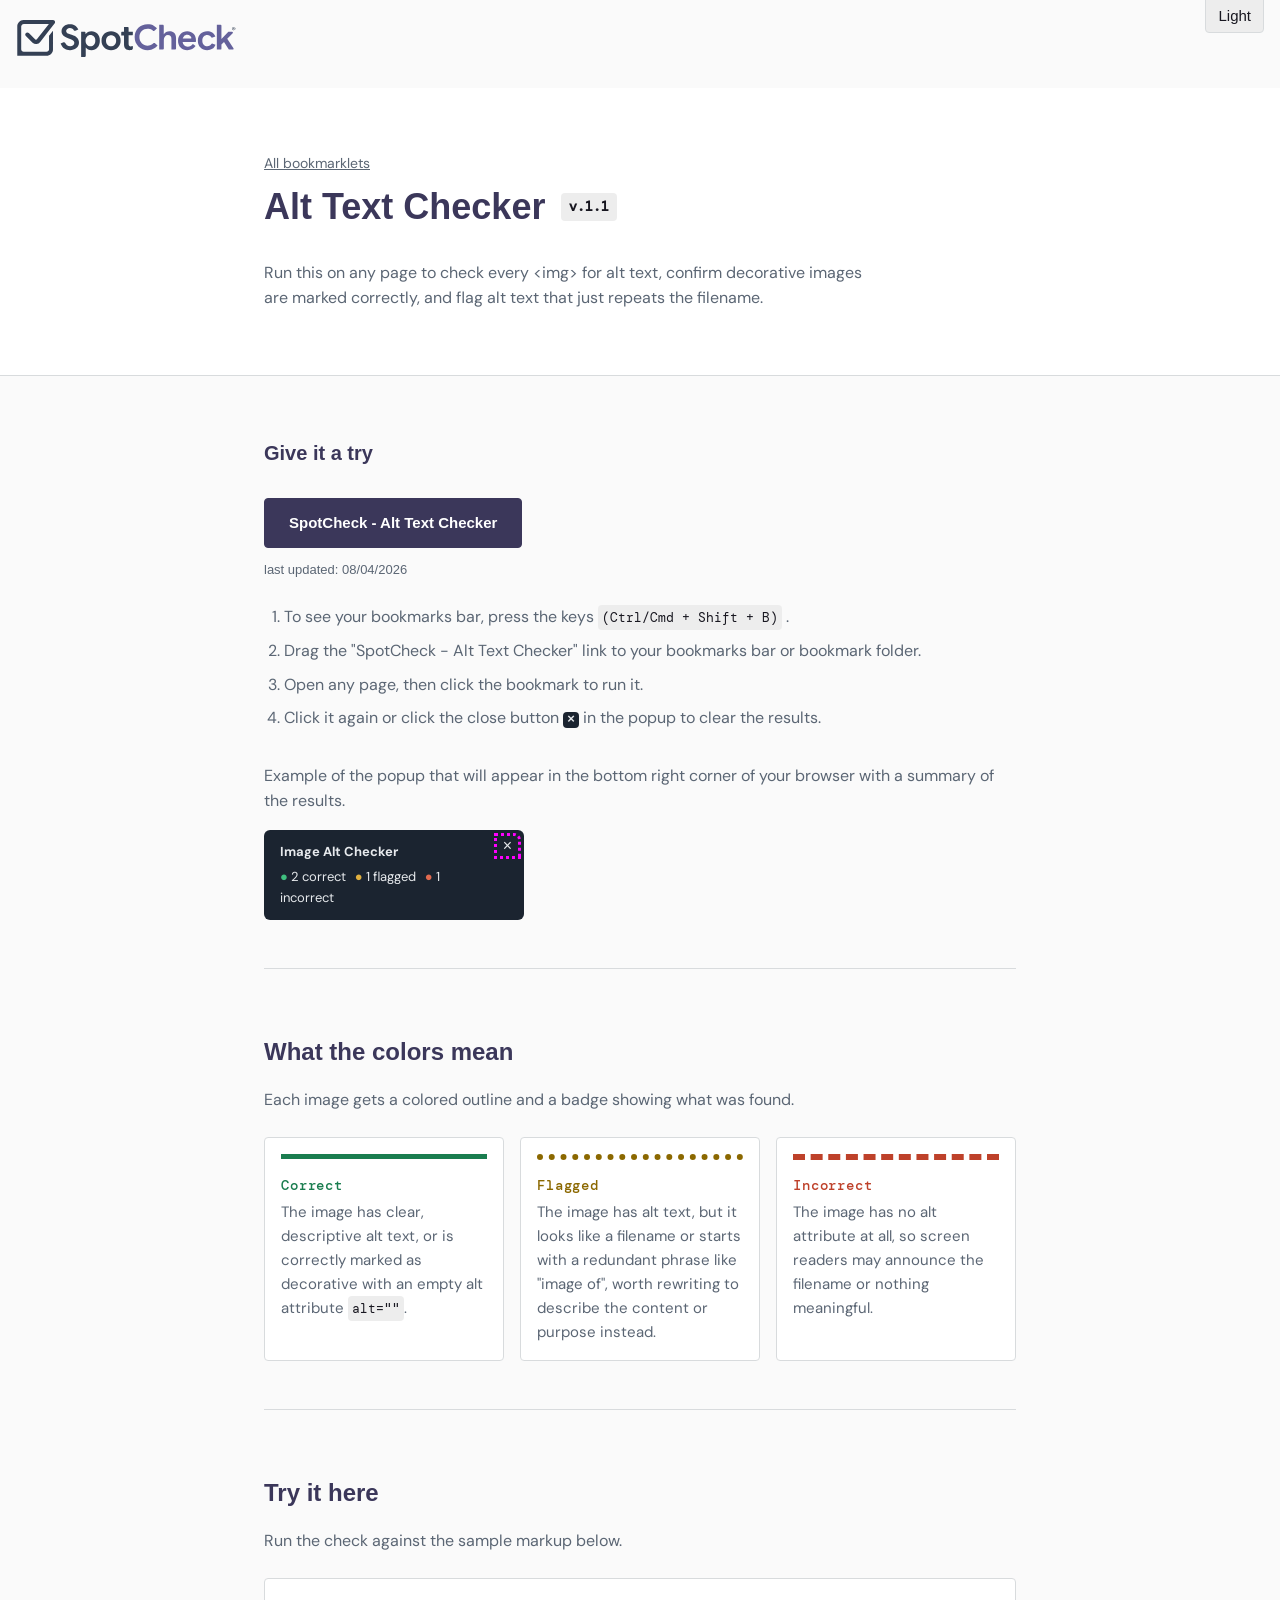
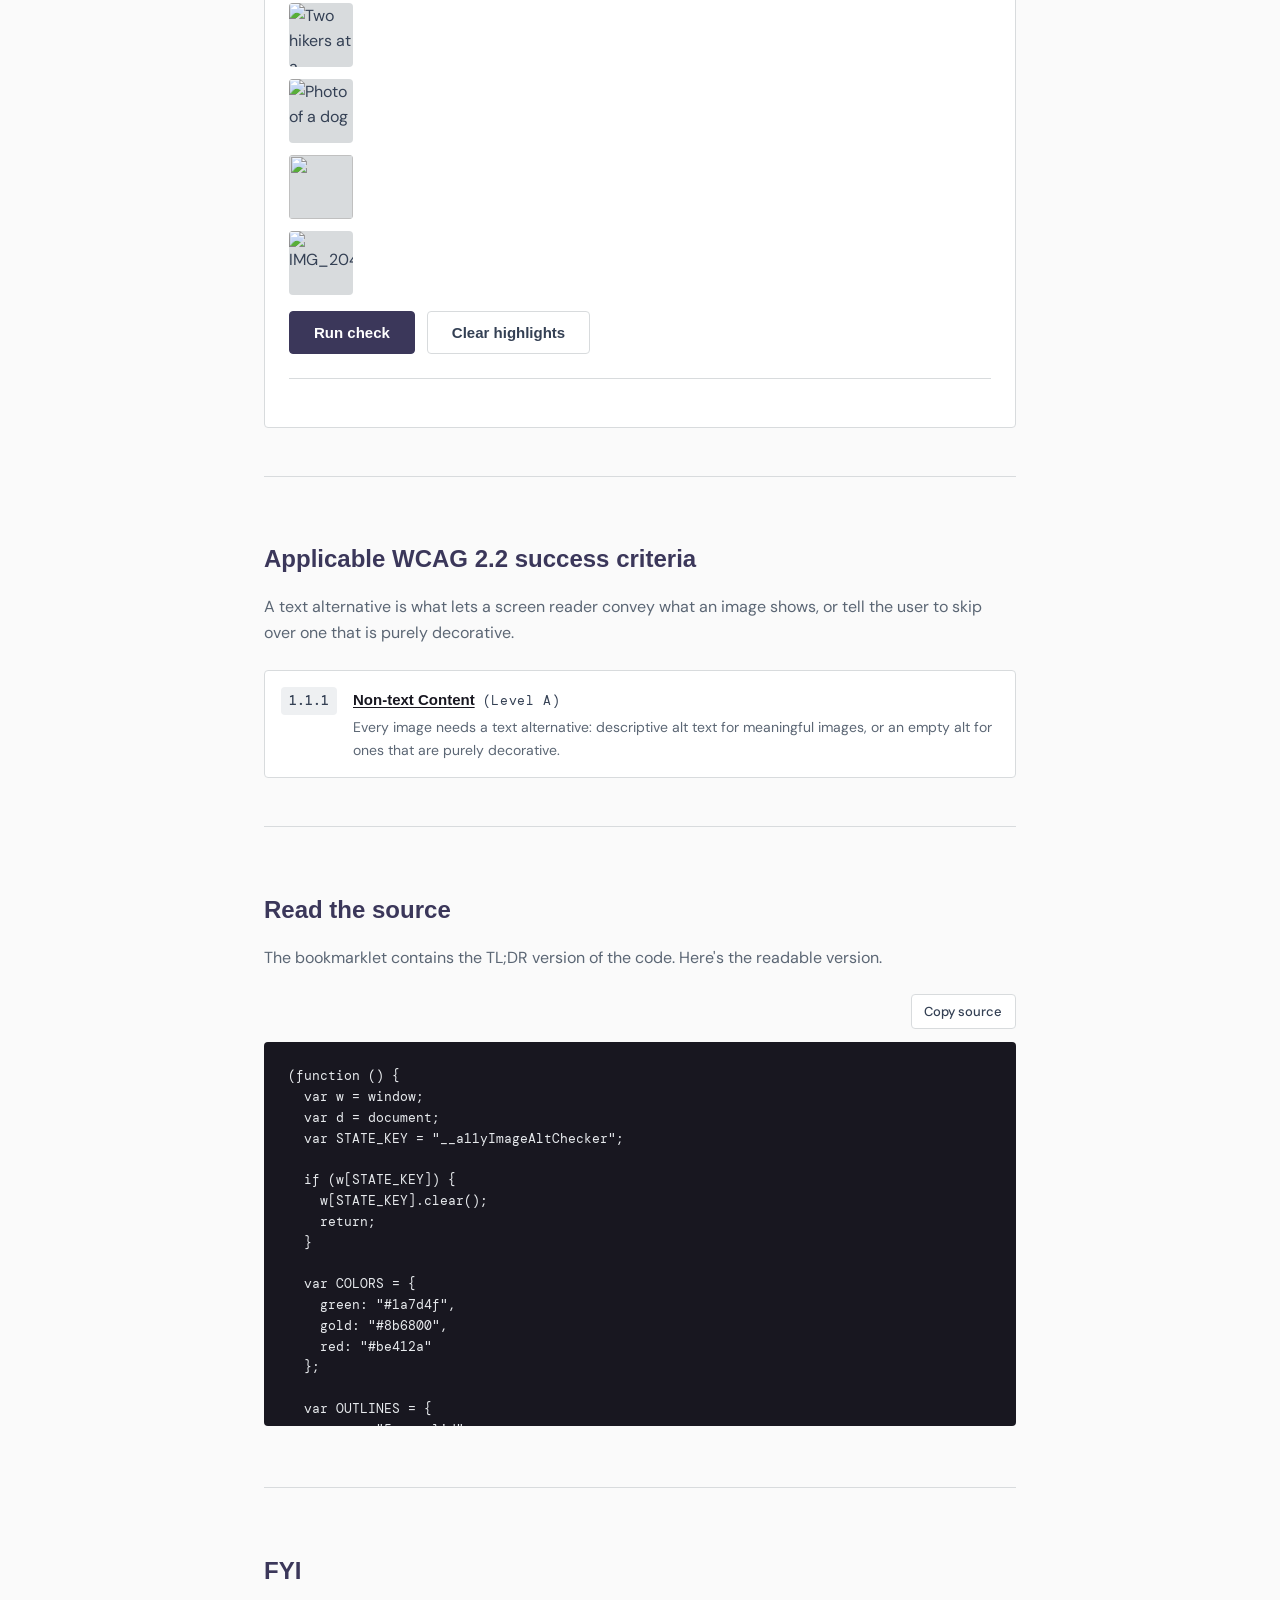
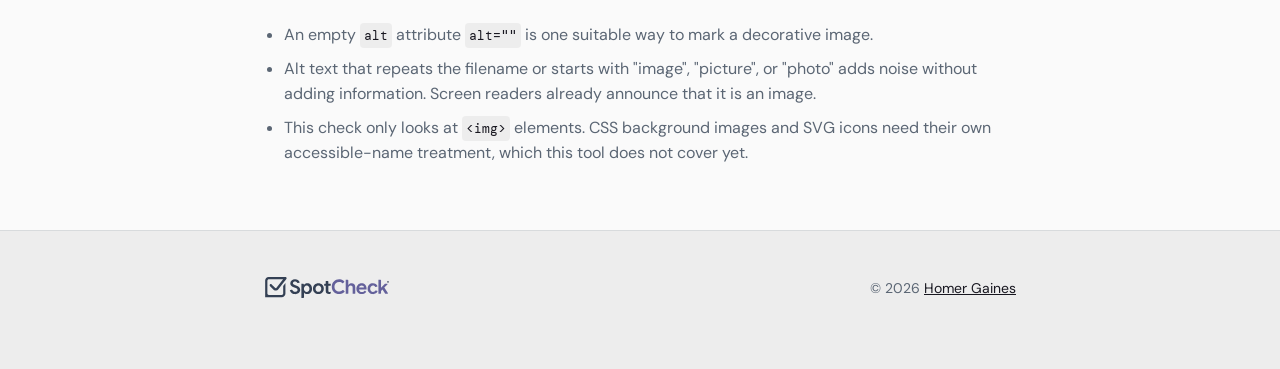
==== commit e1dab4fc: "added dark theme" ====
--- a/alt-text-checker.html
+++ b/alt-text-checker.html
@@ -47,6 +47,7 @@
     />
     <meta name="twitter:creator" content="@xirclebox" />
     <meta name="twitter:site" content="@xirclebox" />
+    <meta name="color-scheme" content="light dark" />
     <link rel="icon" href="/img/favicon.png" type="image/png" />
     <link rel="canonical" href="https://www.spotcheck.tools/alt-text-checker" />
     <link rel="preconnect" href="https://fonts.googleapis.com" />
@@ -58,18 +59,25 @@
       data-website-id="f4892d19-de6e-406d-9e85-edab362f1ae8"
       data-domains="spotcheck.tools,www.spotcheck.tools"
     ></script>
+    <script>
+  const t = localStorage.getItem("__spotcheck_theme") || "system";
+  
+   if (t === "system") {
+    document.documentElement.removeAttribute("data-theme");
+  } else {
+    document.documentElement.setAttribute("data-theme", t);
+  }
+</script>
+<script defer src="js/theme.js"></script>
   </head>
   <body class="image-alt-checker">
     <a class="skip-link" href="#main">Skip to content</a>
 
     <header class="page-header">
+      <div id="theme-toggle-container" class="theme-toggle-container"></div>
       <div class="tophat">
         <a href="index.html" class="tophat__link">
-          <img
-            src="/img/spotcheck-logo--header-light.svg"
-            class="logo-header"
-            alt="SpotCheck logo - home"
-        /></a>
+          <span class="logo-header" role="img" alt="SpotCheck logo - home"></span></a>
       </div>
 
       <div class="wrap">
@@ -539,11 +547,7 @@
       <div class="wrap">
         <p>
           <a href="index.html">
-            <img
-              src="/img/spotcheck-logo--header-light.svg"
-              class="logo-footer"
-              alt="SpotCheck logo - home"
-          /></a>
+            <span class="logo-footer" role="img" alt="SpotCheck logo - home"></span></a>
         </p>
 
         <p>
--- a/bookmarklet.css
+++ b/bookmarklet.css
@@ -1,6 +1,7 @@
 @import url("https://fonts.googleapis.com/css2?family=Google+Sans+Flex:opsz,wght@6..144,1..1000&&family=IBM+Plex+Sans:wght@500;600;700&family=DM+Sans:ital,opsz,wght@0,9..40,100..1000;1,9..40,100..1000&family=DM+Mono:ital,wght@0,300;0,400;0,500;1,300;1,400;1,500&display=swap");
 
 :root {
+  --logo-url: url("./img/spotcheck-logo--header-dark.svg");
   --light: #fff;
   --dark: #181720;
   --color-bg: #fafafa;
@@ -17,9 +18,23 @@
   --color-gold: #8b6800;
   --color-code: #e7eaed;
   --focus-color: #ff00ff;
+  --accent: #646198;
   --border-radius: 0.25rem;
   --border-radius-lg: 1rem;
-
+  --control-background: #3b375a;
+  --control-border: #3b375a;
+  --control-background--hover: var(--accent);
+  --control-border--hover: #344054;
+  --ui-border: #344054;
+  --source-code-background: var(--dark);
+  --source-code-color: var(--color-code);
+  --section-title-color: var(--color-navy-dark);
+  --heading-color: var(--color-navy);
+  --body-color: var(--color-navy-soft);
+  --about__list-strong-color: var(--dark);
+  --link-color: var(--dark);
+  --back-link-color: var(--color-ink-muted);
+  --criteria-level-color: var(--color-navy-soft);
   --font-display: "Google Sans Flex", sans-serif;
   --font-body: "DM Sans", sans-serif;
   --font-mono: "DM Mono", monospace;
@@ -36,7 +51,6 @@
   --font-size-28: 1.75rem;
   --font-size-32: 2rem;
   --font-size-36: 2.25rem;
-
   --space-4: 0.25rem;
   --space-8: 0.5rem;
   --space-12: 0.75rem;
@@ -48,8 +62,70 @@
   --space-48: 3rem;
   --space-64: 4rem;
   --space-80: 5rem;
-
   --speed-quick: 0.2s ease-in-out;
+}
+
+@media (prefers-color-scheme: dark) {
+  :root {
+    --logo-url: url("./img/spotcheck-logo--header-light.svg");
+    --color-bg: #0f0e13;
+    --color-bg-tint: #1b1a22;
+    --color-surface: #181720;
+    --color-hairline: #2a2932;
+    --color-ink-muted: #a0a4ab;
+    --color-navy: #3b375a;
+    --color-navy-soft: #b8b5cc;
+    --color-navy-dark: #e7eaed;
+    --color-navy-tint: #1f1d2a;
+    --section-title-color: var(--light);
+    --heading-color: var(--color-navy-dark);
+    --body-color: var(--color-ink-muted);
+    --about__list-strong-color: var(--light);
+    --link-color: var(--light);
+    --criteria-level-color: #9d9ad1;
+    --ui-border: #344054;
+  }
+}
+
+[data-theme="dark"] {
+  --logo-url: url("./img/spotcheck-logo--header-light.svg");
+  --color-bg: #0f0e13;
+  --color-bg-tint: #1b1a22;
+  --color-surface: #181720;
+  --color-hairline: #2a2932;
+  --color-ink-muted: #a0a4ab;
+  --color-navy: #3b375a;
+  --color-navy-soft: #b8b5cc;
+  --color-navy-dark: #e7eaed;
+  --color-navy-tint: #1f1d2a;
+  --section-title-color: var(--light);
+  --heading-color: var(--color-navy-dark);
+  --body-color: var(--color-ink-muted);
+  --about__list-strong-color: var(--light);
+  --link-color: var(--light);
+  --criteria-level-color: #9d9ad1;
+  --ui-border: #344054;
+  --demo-color: var(--color-navy-soft);
+}
+
+[data-theme="light"] {
+  --logo-url: url("./img/spotcheck-logo--header-dark.svg");
+  --color-bg: #fafafa;
+  --color-bg-tint: #ededed;
+  --color-surface: var(--light);
+  --color-hairline: #d8dbdd;
+  --color-ink-muted: #5b6674;
+  --color-navy: #3b375a;
+  --color-navy-soft: #344054;
+  --color-navy-dark: var(--dark);
+  --color-navy-tint: #eef0f2;
+  --section-title-color: var(--color-navy-dark);
+  --heading-color: var(--color-navy);
+  --body-color: var(--color-navy-soft);
+  --about__list-strong-color: var(--dark);
+  --link-color: var(--dark);
+  --criteria-level-color: var(--color-navy-soft);
+  --ui-border: var(--color-hairline);
 }
 
 * {
@@ -64,14 +140,14 @@
 body {
   margin: 0;
   background: var(--color-bg);
-  color: var(--color-navy);
+  color: var(--body-color);
   font-family: var(--font-body);
   font-size: var(--font-size-16);
   line-height: 1.6;
 }
 
 a {
-  color: var(--color-navy);
+  color: var(--link-color);
 }
 
 h1,
@@ -80,6 +156,7 @@
   font-family: var(--font-display);
   line-height: 1.25;
   display: inline-flex;
+  color: var(--heading-color);
 }
 
 .sr-only {
@@ -124,7 +201,7 @@
   left: var(--space-16);
   top: var(--space-16);
   z-index: 100;
-  background: var(--color-navy-dark);
+  background: var(--control-background--hover);
   color: var(--light);
   padding: var(--space-8) var(--space-16);
   border-radius: var(--border-radius);
@@ -137,11 +214,11 @@
 }
 
 .bookmarklet-back__link {
+  color: var(--back-link-color);
   position: relative;
   display: block;
   margin: 0 0 var(--space-12) 0;
   font-size: var(--font-size-14);
-  color: var(--color-navy);
 }
 
 .tophat {
@@ -150,14 +227,22 @@
   display: flex;
   align-items: center;
   margin-bottom: var(--space-64);
-
-  .tophat__link {
-    display: flex;
-  }
+}
+
+.tophat__link {
+  display: flex;
+  width: 14rem;
+  height: var(--space-48);
+  background-image: var(--logo-url);
+  background-size: contain;
+  background-repeat: no-repeat;
 }
 
 .logo {
   display: block;
+  background-image: var(--logo-url);
+  background-size: contain;
+  background-repeat: no-repeat;
   inline-size: 100%;
   max-inline-size: 20rem;
   block-size: auto;
@@ -170,26 +255,57 @@
 }
 
 .logo-header {
+  display: block;
   width: 100%;
-  max-width: 12rem;
+}
+
+a:has(.logo-footer) {
+  display: inline-flex;
+  align-items: center;
 }
 
 .logo-footer {
-  width: 100%;
   max-width: 8rem;
+  display: flex;
+  width: 14rem;
+  height: var(--space-24);
+  background-image: var(--logo-url);
+  background-size: contain;
+  background-repeat: no-repeat;
+}
+
+.theme-toggle-container {
+  display: flex;
+  position: absolute;
+  top: -2px;
+  right: var(--space-16);  
+}
+
+.theme-toggle__button {
+  background: var(--color-bg-tint);
+  color: var(--color-navy-dark);
+  border: 1px solid var(--color-hairline);
+  border-radius: var(--border-radius);
+    border-top-left-radius: 0;
+  border-top-right-radius: 0;
+  padding: var(--space-8) var(--space-12);
+  font-family: var(--font-display);
+  font-weight: 400;
+  font-size: var(--font-size-15);
+  cursor: pointer;
 }
 
 main {
   padding-block: var(--space-48) var(--space-320);
-
-  section {
-    padding-block: var(--space-48);
-    border-bottom: 1px solid var(--color-hairline);
-
-    &:last-of-type {
-      border-bottom: none;
-    }
-  }
+}
+
+main section {
+  padding-block: var(--space-48);
+  border-bottom: 1px solid var(--color-hairline);
+}
+
+main section:last-of-type {
+  border-bottom: none;
 }
 
 .section__heading {
@@ -201,8 +317,10 @@
   max-width: 51rem;
   margin-inline: auto;
   padding-inline: var(--space-16);
-
-  @media (min-width: 40rem) {
+}
+
+@media (min-width: 40rem) {
+  .wrap {
     padding-inline: var(--space-32);
   }
 }
@@ -224,35 +342,32 @@
 }
 
 .site-header__title {
-}
-
-.site-header__title {
   font-size: var(--font-size-28);
-  /* margin: 0 0 var(--space-12); */
-
   line-height: 1.15;
   margin: 0 0 var(--space-32);
   display: flex;
   flex-direction: column;
   font-family: var(--font-display);
   align-items: center;
-
-  .site-header__title-brand {
-    font-weight: 700;
-    font-size: var(--font-size-36);
-  }
-
-  .site-header__subtitle {
-    font-weight: 400;
-    font-size: var(--font-size-15);
-  }
-
-  .version {
-    margin: 0 0 0 var(--space-16);
-    align-self: center;
-  }
-
-  @media (min-width: 40rem) {
+}
+
+.site-header__title-brand {
+  font-weight: 700;
+  font-size: var(--font-size-36);
+}
+
+.site-header__subtitle {
+  font-weight: 400;
+  font-size: var(--font-size-15);
+}
+
+.site-header__title .version {
+  margin: 0 0 0 var(--space-16);
+  align-self: center;
+}
+
+@media (min-width: 40rem) {
+  .site-header__title {
     font-size: var(--font-size-36);
     align-items: start;
     flex-direction: row;
@@ -263,10 +378,6 @@
   color: var(--color-ink-muted);
   max-width: 38rem;
   margin: 0;
-}
-
-.install-heading__section {
-  /* hmmm... */
 }
 
 .bookmarklet-row {
@@ -284,15 +395,18 @@
   font-weight: 600;
   font-size: var(--font-size-15);
   color: var(--light);
-  background: var(--color-navy);
+  background: var(--control-background);
+  border: 1px solid var(--control-border);
   border-radius: var(--border-radius);
   padding: var(--space-12) var(--space-24);
   cursor: pointer;
   transition: background var(--speed-quick);
-
-  &:hover {
-    background: var(--color-navy-dark);
-  }
+}
+
+.bookmarklet:hover,
+.button:hover {
+  background: var(--control-background--hover);
+  border: 1px solid var(--control-border--hover);
 }
 
 .bookmarklet {
@@ -302,19 +416,19 @@
     box-shadow var(--speed-quick);
   transform-origin: center;
   text-decoration: none;
-
-  &:hover {
-    box-shadow: rgb(41, 68, 101) 8px 8px 16px -4px;
-    transform: rotate(-1deg);
-    text-decoration: underline;
-  }
+}
+
+.bookmarklet:hover {
+  box-shadow: rgb(41, 68, 101) 8px 8px 16px -4px;
+  transform: rotate(-1deg);
+  text-decoration: underline;
 }
 
 .updated-on {
   font-family: var(--font-display);
   font-size: var(--font-size-13);
   color: var(--color-ink-muted);
-  margin: 0 0 var(--space-12) 0;
+  margin: 0;
 }
 
 .copy-button {
@@ -332,12 +446,13 @@
 .copy-button {
   background: var(--color-surface);
   border: 1px solid var(--color-hairline);
-  color: var(--dark);
-
-  &:hover {
-    border-color: var(--color-navy);
-    background: var(--color-surface);
-  }
+  color: var(--body-color);
+}
+
+.button--outline:hover,
+.copy-button:hover {
+  border-color: var(--color-navy);
+  background: var(--color-surface);
 }
 
 .copy-button--copied {
@@ -352,34 +467,34 @@
   color: var(--color-ink-muted);
   padding-left: 1.25rem;
   margin: var(--space-24) 0 0 0;
-
-  li + li {
-    margin-top: var(--space-8);
-  }
+}
+
+.steps li + li {
+  margin-top: var(--space-8);
 }
 
 .results-popup-example-container {
   margin-top: var(--space-32);
   color: var(--color-ink-muted);
-
-  .results-popup-example-close-button {
-    position: absolute;
-    top: 6px;
-    right: 6px;
-    background: transparent;
-    border-width: medium;
-    border-style: none;
-    border-color: currentcolor;
-    border-image: none;
-    color: rgb(231, 234, 237);
-    font:
-      16px / 1 -apple-system,
-      sans-serif;
-    padding: 2px 6px;
-    border-top-right-radius: var(--border-radius);
-    outline: 3px dotted var(--focus-color);
-    cursor: pointer;
-  }
+}
+
+.results-popup-example-close-button {
+  position: absolute;
+  top: 6px;
+  right: 6px;
+  background: transparent;
+  border-width: medium;
+  border-style: none;
+  border-color: currentcolor;
+  border-image: none;
+  color: rgb(231, 234, 237);
+  font:
+    16px / 1 -apple-system,
+    sans-serif;
+  padding: 2px 6px;
+  border-top-right-radius: var(--border-radius);
+  outline: 3px dotted var(--focus-color);
+  cursor: pointer;
 }
 
 .results-popup-example {
@@ -442,8 +557,10 @@
 .legend {
   display: grid;
   gap: var(--space-16);
-
-  @media (min-width: 40rem) {
+}
+
+@media (min-width: 40rem) {
+  .legend {
     grid-template-columns: repeat(3, 1fr);
   }
 }
@@ -471,36 +588,32 @@
   margin-bottom: var(--space-4);
 }
 
-.legend__item--green,
-.legend__item--pass {
-  .legend__item-swatch {
-    border-top: 5px solid var(--color-green);
-  }
-
-  .legend__item-label {
-    color: var(--color-green);
-  }
-}
-
-.legend__item--red,
-.legend__item--fail {
-  .legend__item-swatch {
-    border-top: 6px dashed var(--color-red);
-  }
-
-  .legend__item-label {
-    color: var(--color-red);
-  }
-}
-
-.legend__item--gold {
-  .legend__item-swatch {
-    border-top: 6px dotted var(--color-gold);
-  }
-
-  .legend__item-label {
-    color: var(--color-gold);
-  }
+.legend__item--green .legend__item-swatch,
+.legend__item--pass .legend__item-swatch {
+  border-top: 5px solid var(--color-green);
+}
+
+.legend__item--green .legend__item-label,
+.legend__item--pass .legend__item-label {
+  color: var(--color-green);
+}
+
+.legend__item--red .legend__item-swatch,
+.legend__item--fail .legend__item-swatch {
+  border-top: 6px dashed var(--color-red);
+}
+
+.legend__item--red .legend__item-label,
+.legend__item--fail .legend__item-label {
+  color: var(--color-red);
+}
+
+.legend__item--gold .legend__item-swatch {
+  border-top: 6px dotted var(--color-gold);
+}
+
+.legend__item--gold .legend__item-label {
+  color: var(--color-gold);
 }
 
 .legend__item-body {
@@ -545,10 +658,10 @@
   display: flex;
   flex-wrap: wrap;
   gap: var(--space-12);
-
-  &.images {
-    flex-direction: column;
-  }
+}
+
+.demo__field-row.images {
+  flex-direction: column;
 }
 
 .source__actions {
@@ -558,7 +671,7 @@
 }
 
 .source__code {
-  background: var(--color-navy-dark);
+  background: var(--source-code-background);
   color: var(--color-code);
   font-family: var(--font-mono);
   font-size: var(--font-size-13);
@@ -573,10 +686,10 @@
 .notes {
   color: var(--color-ink-muted);
   padding-left: 1.25rem;
-
-  li {
-    margin-top: var(--space-8);
-  }
+}
+
+.notes li {
+  margin-top: var(--space-8);
 }
 
 .criteria {
@@ -602,7 +715,7 @@
   font-family: var(--font-mono);
   font-size: var(--font-size-13);
   font-weight: 500;
-  color: var(--color-navy);
+  color: var(--body-color);
   background: var(--color-navy-tint);
   padding: var(--space-4) var(--space-8);
   border-radius: var(--border-radius);
@@ -617,7 +730,6 @@
   font-family: var(--font-display);
   font-weight: 600;
   font-size: var(--font-size-15);
-  color: var(--color-navy);
   text-underline-offset: 0.15em;
 }
 
@@ -626,6 +738,7 @@
   font-size: var(--font-size-13);
   letter-spacing: 0.05em;
   margin-left: var(--space-8);
+  color: var(--criteria-level-color);
 }
 
 .criteria__desc {
@@ -640,391 +753,374 @@
   color: var(--color-ink-muted);
   font-size: var(--font-size-14);
   border-top: 1px solid var(--color-hairline);
-
-  .wrap {
-    display: flex;
-    justify-content: space-between;
-    align-items: center;
-  }
-}
-
-/* .heading-order */
-
-.heading-order {
-  .demo__stage {
-    display: flex;
-    flex-direction: column;
-    gap: var(--space-12);
-  }
-
-  .legend {
-    @media (min-width: 40rem) {
-      grid-template-columns: repeat(2, 1fr);
-    }
-  }
-
-  .fake-heading-demo {
-    font-family: var(--font-mono);
-    font-size: var(--font-size-14);
-    font-weight: 600;
-    padding: var(--space-8) var(--space-12);
-    border-radius: var(--border-radius);
-    border: 3px solid var(--color-hairline);
-    background: var(--color-surface);
-    color: var(--color-navy-dark);
-    width: fit-content;
-  }
-
-  .fake-heading-demo--level-1 {
-    margin-left: 0;
-  }
-
-  .fake-heading-demo--level-2 {
-    margin-left: 1rem;
-  }
-
-  .fake-heading-demo--level-3 {
-    margin-left: 2rem;
-  }
-
-  .fake-heading-demo--level-4 {
-    margin-left: 3rem;
-  }
-
-  .fake-heading-demo--level-5 {
-    margin-left: 4rem;
-  }
-}
-
-/* .landmark-visualizer */
-
-.landmark-visualizer {
-  .fake-landmark-demo {
-    padding: var(--space-12);
-    margin-bottom: var(--space-12);
-    border: 1px solid var(--color-hairline);
-    border-radius: var(--border-radius);
-    background: var(--color-bg);
-
-    &:last-child {
-      margin-bottom: 0;
-    }
-  }
-}
-
-/* .link-auditor */
-
-.link-auditor {
-  .demo__sample {
-    list-style: none;
-    margin: 0;
-    padding: 0;
-    display: grid;
-    gap: var(--space-12);
-  }
-
-  .demo__sample-item {
-    display: flex;
-    align-items: center;
-    gap: var(--space-8);
-  }
-
-  .demo__link {
-    font-weight: 500;
-    display: flex;
-  }
-
-  .demo__link-icon {
-    display: inline-flex;
-    width: 2.5rem;
-    height: 2.5rem;
-    align-items: center;
-    justify-content: center;
-    border-radius: var(--border-radius);
-    background: var(--color-hairline);
-    pointer-events: none;
-  }
-}
-
-/* .list-identifier */
-
-.list-identifier {
-  .demo__sample {
-    position: relative;
-    display: grid;
-    gap: var(--space-24);
-
-    @media (min-width: 40rem) {
-      grid-template-columns: repeat(2, 1fr);
-    }
-  }
-
-  .demo__group {
-    border: 1px solid var(--color-hairline);
-    border-radius: var(--border-radius);
-    padding: var(--space-16);
-  }
-
-  .demo__group__heading {
-    font-size: var(--font-size-15);
-    margin: 0 0 var(--space-12);
-    color: var(--color-ink-muted);
-    font-family: var(--font-mono);
-    letter-spacing: 0.04em;
-    font-weight: 500;
-  }
-
-  .demo__group ul,
-  .demo__group ol {
-    margin: 0;
-    padding-left: 1.25rem;
-  }
-}
-
-/* .tab-order */
-
-.tab-order {
-  .demo__field {
-    font-family: var(--font-body);
-    font-size: var(--font-size-15);
-    padding: var(--space-8) var(--space-12);
-    border: 1px solid var(--color-hairline);
-    border-radius: var(--border-radius);
-    color: var(--color-navy-dark);
-    display: inline-flex;
-    align-items: center;
-    position: relative;
-  }
-
-  .legend {
-    @media (min-width: 40rem) {
-      grid-template-columns: repeat(2, 1fr);
-    }
-  }
-}
-
-/* .text-contrast */
-
-.text-contrast {
-  .demo__stage p {
-    margin: 0 0 var(--space-12);
-  }
-
-  .demo__stage p:last-child {
-    margin-bottom: 0;
-  }
-}
-
-/* .image-alt-checker */
-
-.image-alt-checker {
-  .demo__img {
-    width: 4rem;
-    height: 4rem;
-    background: var(--color-hairline);
-    border-radius: var(--border-radius);
-  }
-}
-
-/* .input-label-checker */
-
-.input-label-checker {
-  .demo__sample {
-    list-style: none;
-    margin: 0;
-    padding: 0;
-    display: grid;
-    gap: var(--space-20);
-
-    @media (min-width: 40rem) {
-      grid-template-columns: repeat(2, 1fr);
-    }
-  }
-
-  .demo__sample-item {
-    display: grid;
-    gap: var(--space-4);
-    align-content: start;
-  }
-
-  .demo__label {
-    display: grid;
-    gap: var(--space-4);
-    font-size: var(--font-size-14);
-    font-weight: 500;
-    color: var(--color-navy-soft);
-  }
-
-  .demo__control {
-    font-family: var(--font-body);
-    font-size: var(--font-size-15);
-    color: var(--color-navy-dark);
-    background: var(--color-surface);
-    border: 1px solid var(--color-hairline);
-    border-radius: var(--border-radius);
-    padding: var(--space-8) var(--space-12);
-    width: 100%;
-    justify-self: start;
-
-    @media (min-width: 40rem) {
-      max-width: 20rem;
-    }
-  }
-
-  textarea.demo__control {
-    resize: vertical;
-  }
-}
-
-/* .hub */
+}
+
+.site-footer .wrap {
+  display: flex;
+  justify-content: space-between;
+}
+
+.heading-order .demo__stage {
+  display: flex;
+  flex-direction: column;
+  gap: var(--space-12);
+}
+
+.heading-order .legend {
+  grid-template-columns: 1fr;
+}
+
+@media (min-width: 40rem) {
+  .heading-order .legend {
+    grid-template-columns: repeat(2, 1fr);
+  }
+}
+
+.fake-heading-demo {
+  font-family: var(--font-mono);
+  font-size: var(--font-size-14);
+  font-weight: 600;
+  padding: var(--space-8) var(--space-12);
+  border-radius: var(--border-radius);
+  border: 3px solid var(--color-hairline);
+  background: var(--color-surface);
+  color: var(--color-navy-dark);
+  width: fit-content;
+}
+
+.fake-heading-demo--level-1 {
+  margin-left: 0;
+}
+
+.fake-heading-demo--level-2 {
+  margin-left: 1rem;
+}
+
+.fake-heading-demo--level-3 {
+  margin-left: 2rem;
+}
+
+.fake-heading-demo--level-4 {
+  margin-left: 3rem;
+}
+
+.fake-heading-demo--level-5 {
+  margin-left: 4rem;
+}
+
+.landmark-visualizer .fake-landmark-demo {
+  padding: var(--space-12);
+  margin-bottom: var(--space-12);
+  border: 1px solid var(--ui-border);
+  border-radius: var(--border-radius);
+  background: var(--color-bg);
+  color: var(--demo-color);
+}
+
+.landmark-visualizer .fake-landmark-demo:last-child {
+  margin-bottom: 0;
+}
+
+.link-auditor .demo__sample {
+  list-style: none;
+  margin: 0;
+  padding: 0;
+  display: grid;
+  gap: var(--space-12);
+}
+
+.link-auditor .demo__sample-item {
+  display: flex;
+  align-items: center;
+  gap: var(--space-8);
+}
+
+.link-auditor .demo__link {
+  font-weight: 500;
+  display: flex;
+}
+
+.link-auditor .demo__link-icon {
+  display: inline-flex;
+  width: 2.5rem;
+  height: 2.5rem;
+  align-items: center;
+  justify-content: center;
+  border-radius: var(--border-radius);
+  background: var(--color-hairline);
+  pointer-events: none;
+}
+
+.list-identifier .demo__sample {
+  position: relative;
+  display: grid;
+  gap: var(--space-24);
+}
+
+@media (min-width: 40rem) {
+  .list-identifier .demo__sample {
+    grid-template-columns: repeat(2, 1fr);
+  }
+}
+
+.list-identifier .demo__group {
+  border: 1px solid var(--color-hairline);
+  border-radius: var(--border-radius);
+  padding: var(--space-16);
+}
+
+.list-identifier .demo__group__heading {
+  font-size: var(--font-size-15);
+  margin: 0 0 var(--space-12);
+  color: var(--color-ink-muted);
+  font-family: var(--font-mono);
+  letter-spacing: 0.04em;
+  font-weight: 500;
+}
+
+.list-identifier .demo__group ul,
+.list-identifier .demo__group ol {
+  margin: 0;
+  padding-left: 1.25rem;
+}
+
+.tab-order .demo__field {
+  font-family: var(--font-body);
+  font-size: var(--font-size-15);
+  padding: var(--space-8) var(--space-12);
+  border: 1px solid var(--color-hairline);
+  border-radius: var(--border-radius);
+  color: var(--color-navy-dark);
+  display: inline-flex;
+  align-items: center;
+  position: relative;
+}
+
+.tab-order .legend {
+  grid-template-columns: 1fr;
+}
+
+@media (min-width: 40rem) {
+  .tab-order .legend {
+    grid-template-columns: repeat(2, 1fr);
+  }
+}
+
+.text-contrast .demo__stage p {
+  margin: 0 0 var(--space-12);
+}
+
+.text-contrast .demo__stage p:last-child {
+  margin-bottom: 0;
+}
+
+.image-alt-checker .demo__img {
+  width: 4rem;
+  height: 4rem;
+  background: var(--color-hairline);
+  border-radius: var(--border-radius);
+}
+
+.input-label-checker .demo__sample {
+  list-style: none;
+  margin: 0;
+  padding: 0;
+  display: grid;
+  gap: var(--space-20);
+}
+
+@media (min-width: 40rem) {
+  .input-label-checker .demo__sample {
+    grid-template-columns: repeat(2, 1fr);
+  }
+}
+
+.input-label-checker .demo__sample-item {
+  display: grid;
+  gap: var(--space-4);
+  align-content: start;
+}
+
+.input-label-checker .demo__label {
+  display: grid;
+  gap: var(--space-4);
+  font-size: var(--font-size-14);
+  font-weight: 500;
+  color: var(--color-navy-soft);
+}
+
+.input-label-checker .demo__control {
+  font-family: var(--font-body);
+  font-size: var(--font-size-15);
+  color: var(--color-navy-dark);
+  background: var(--color-surface);
+  border: 1px solid var(--color-hairline);
+  border-radius: var(--border-radius);
+  padding: var(--space-8) var(--space-12);
+  width: 100%;
+  justify-self: start;
+}
+
+@media (min-width: 40rem) {
+  .input-label-checker .demo__control {
+    max-width: 20rem;
+  }
+}
+
+textarea.input-label-checker .demo__control {
+  resize: vertical;
+}
 
 .hub {
-  color: var(--color-navy);
+  color: var(--body-color);
   line-height: 1.55;
-
-  .site-header__stats {
-    display: flex;
-    flex-wrap: wrap;
-    gap: var(--space-8) var(--space-24);
-    margin: var(--space-24) 0 0;
-    padding: 0;
-    list-style: none;
-  }
-
-  .site-header__stat {
-    font-family: var(--font-mono);
-    font-size: var(--font-size-13);
-    color: var(--color-navy-soft);
-  }
-
-  .site-header__stat strong {
-    font-family: var(--font-display);
-    font-size: var(--font-size-16);
-    color: var(--color-navy);
-    margin-right: var(--space-4);
-  }
-
-  .section {
-    padding: var(--space-40) 0;
-  }
-
-  .section__title {
-    font-family: var(--font-display);
-    font-weight: 600;
-    font-size: var(--font-size-22);
-    margin: 0 0 var(--space-24);
-  }
-
-  .tools {
-    display: grid;
-    gap: var(--space-20);
-    margin: 0;
-    padding: 0;
-    list-style: none;
-
-    @media (min-width: 40rem) {
-      grid-template-columns: repeat(2, 1fr);
-    }
-  }
-
-  .tool,
-  .about {
-    background: var(--color-surface);
-    border: 1px solid var(--color-hairline);
-    border-radius: none;
-    border-top-left-radius: var(--border-radius-lg);
-    border-top-right-radius: var(--border-radius);
-    border-bottom-right-radius: var(--border-radius-lg);
-    padding: var(--space-24);
-  }
-
-  .tool {
-    display: flex;
-    flex-direction: column;
-    justify-content: space-between;
-  }
-
-  .tool__header {
-    display: flex;
-    align-items: flex-start;
-    justify-content: space-between;
-    gap: var(--space-16);
-    margin: 0 0 var(--space-12);
-  }
-
-  .tool__name {
-    font-family: var(--font-display);
-    font-weight: 700;
-    font-size: var(--font-size-18);
-    margin: 0;
-  }
-
-  .tool__desc {
-    margin: 0 0 var(--space-20);
-    color: var(--color-navy-soft);
-    font-size: var(--font-size-15);
-  }
-
-  .tool__footer {
-    display: flex;
-    flex-direction: column;
-    align-items: flex-start;
-    gap: var(--space-8);
-  }
-
-  .tool__link {
-    font-family: var(--font-display);
-    font-weight: 600;
-    font-size: var(--font-size-15);
-    color: var(--light);
-    background: var(--color-navy);
-    border: 1px solid var(--color-navy);
-    border-radius: var(--border-radius);
-    padding: var(--space-8) var(--space-20);
-    text-decoration: none;
-    display: inline-flex;
-    align-items: center;
-    gap: var(--space-8);
-
-    &:hover {
-      background: var(--color-navy-dark);
-      border-color: var(--color-navy-dark);
-    }
-  }
-
-  .coming-soon {
-    filter: blur(5px);
-    background: none;
-
-    .tool__link {
-      pointer-events: none;
-    }
-  }
-
-  .about__list {
-    margin: 0;
-    padding-left: var(--space-20);
-  }
-
-  .about__list li {
-    margin-bottom: var(--space-12);
-    font-size: var(--font-size-15);
-    color: var(--color-navy-soft);
-  }
-
-  .about__list li:last-child {
-    margin-bottom: 0;
-  }
-
-  .about__list strong {
-    color: var(--color-navy);
-  }
-
-  .site-footer__text {
-    margin: 0;
-    font-size: var(--font-size-14);
-    color: var(--color-navy-soft);
-  }
+}
+
+.hub .site-header__stats {
+  display: flex;
+  flex-wrap: wrap;
+  gap: var(--space-8) var(--space-24);
+  margin: var(--space-24) 0 0;
+  padding: 0;
+  list-style: none;
+}
+
+.hub .site-header__stat {
+  font-family: var(--font-mono);
+  font-size: var(--font-size-13);
+  color: var(--color-navy-soft);
+}
+
+.hub .site-header__stat strong {
+  font-family: var(--font-display);
+  font-size: var(--font-size-16);
+  color: var(--stat-number-color);
+  margin-right: var(--space-4);
+}
+
+.hub .section {
+  padding: var(--space-40) 0;
+}
+
+.hub .section__title {
+  font-family: var(--font-display);
+  font-weight: 600;
+  font-size: var(--font-size-22);
+  margin: 0 0 var(--space-24);
+  color: var(--section-title-color);
+}
+
+.hub .tools {
+  display: grid;
+  gap: var(--space-20);
+  margin: 0;
+  padding: 0;
+  list-style: none;
+}
+
+@media (min-width: 40rem) {
+  .hub .tools {
+    grid-template-columns: repeat(2, 1fr);
+  }
+}
+
+.hub .tool,
+.hub .about {
+  background: var(--color-surface);
+  border: 1px solid var(--color-hairline);
+  border-radius: none;
+  border-top-left-radius: var(--border-radius-lg);
+  border-top-right-radius: var(--border-radius);
+  border-bottom-right-radius: var(--border-radius-lg);
+  padding: var(--space-24);
+}
+
+.hub .tool {
+  display: flex;
+  flex-direction: column;
+  justify-content: space-between;
+}
+
+.hub .tool__header {
+  display: flex;
+  align-items: flex-start;
+  justify-content: space-between;
+  gap: var(--space-16);
+  margin: 0 0 var(--space-12);
+}
+
+.hub .tool__name {
+  font-family: var(--font-display);
+  font-weight: 700;
+  font-size: var(--font-size-18);
+  margin: 0;
+}
+
+.hub .tool__desc {
+  margin: 0 0 var(--space-20);
+  color: var(--color-navy-soft);
+  font-size: var(--font-size-15);
+}
+
+.hub .tool__footer {
+  display: flex;
+  flex-direction: column;
+  align-items: flex-start;
+  gap: var(--space-8);
+}
+
+.hub .tool__link {
+  font-family: var(--font-display);
+  font-weight: 600;
+  font-size: var(--font-size-15);
+  color: var(--light);
+  background: var(--control-background);
+  border: 1px solid var(--control-border);
+  border-radius: var(--border-radius);
+  padding: var(--space-8) var(--space-20);
+  text-decoration: none;
+  display: inline-flex;
+  align-items: center;
+  gap: var(--space-8);
+}
+
+.hub .tool__link:hover {
+  background: var(--control-background--hover);
+  border-color: var(--control-border--hover);
+}
+
+.hub .coming-soon {
+  filter: blur(5px);
+  background: none;
+}
+
+.hub .coming-soon .tool__link {
+  pointer-events: none;
+}
+
+.hub .about__list {
+  margin: 0;
+  padding-left: var(--space-20);
+}
+
+.hub .about__list li {
+  margin-bottom: var(--space-12);
+  font-size: var(--font-size-15);
+  color: var(--color-navy-soft);
+}
+
+.hub .about__list li:last-child {
+  margin-bottom: 0;
+}
+
+.hub .about__list strong {
+  color: var(--about__list-strong-color);
+}
+
+.hub .site-footer__text {
+  margin: 0;
+  font-size: var(--font-size-14);
+  color: var(--color-navy-soft);
 }
 
 @media (prefers-reduced-motion: reduce) {
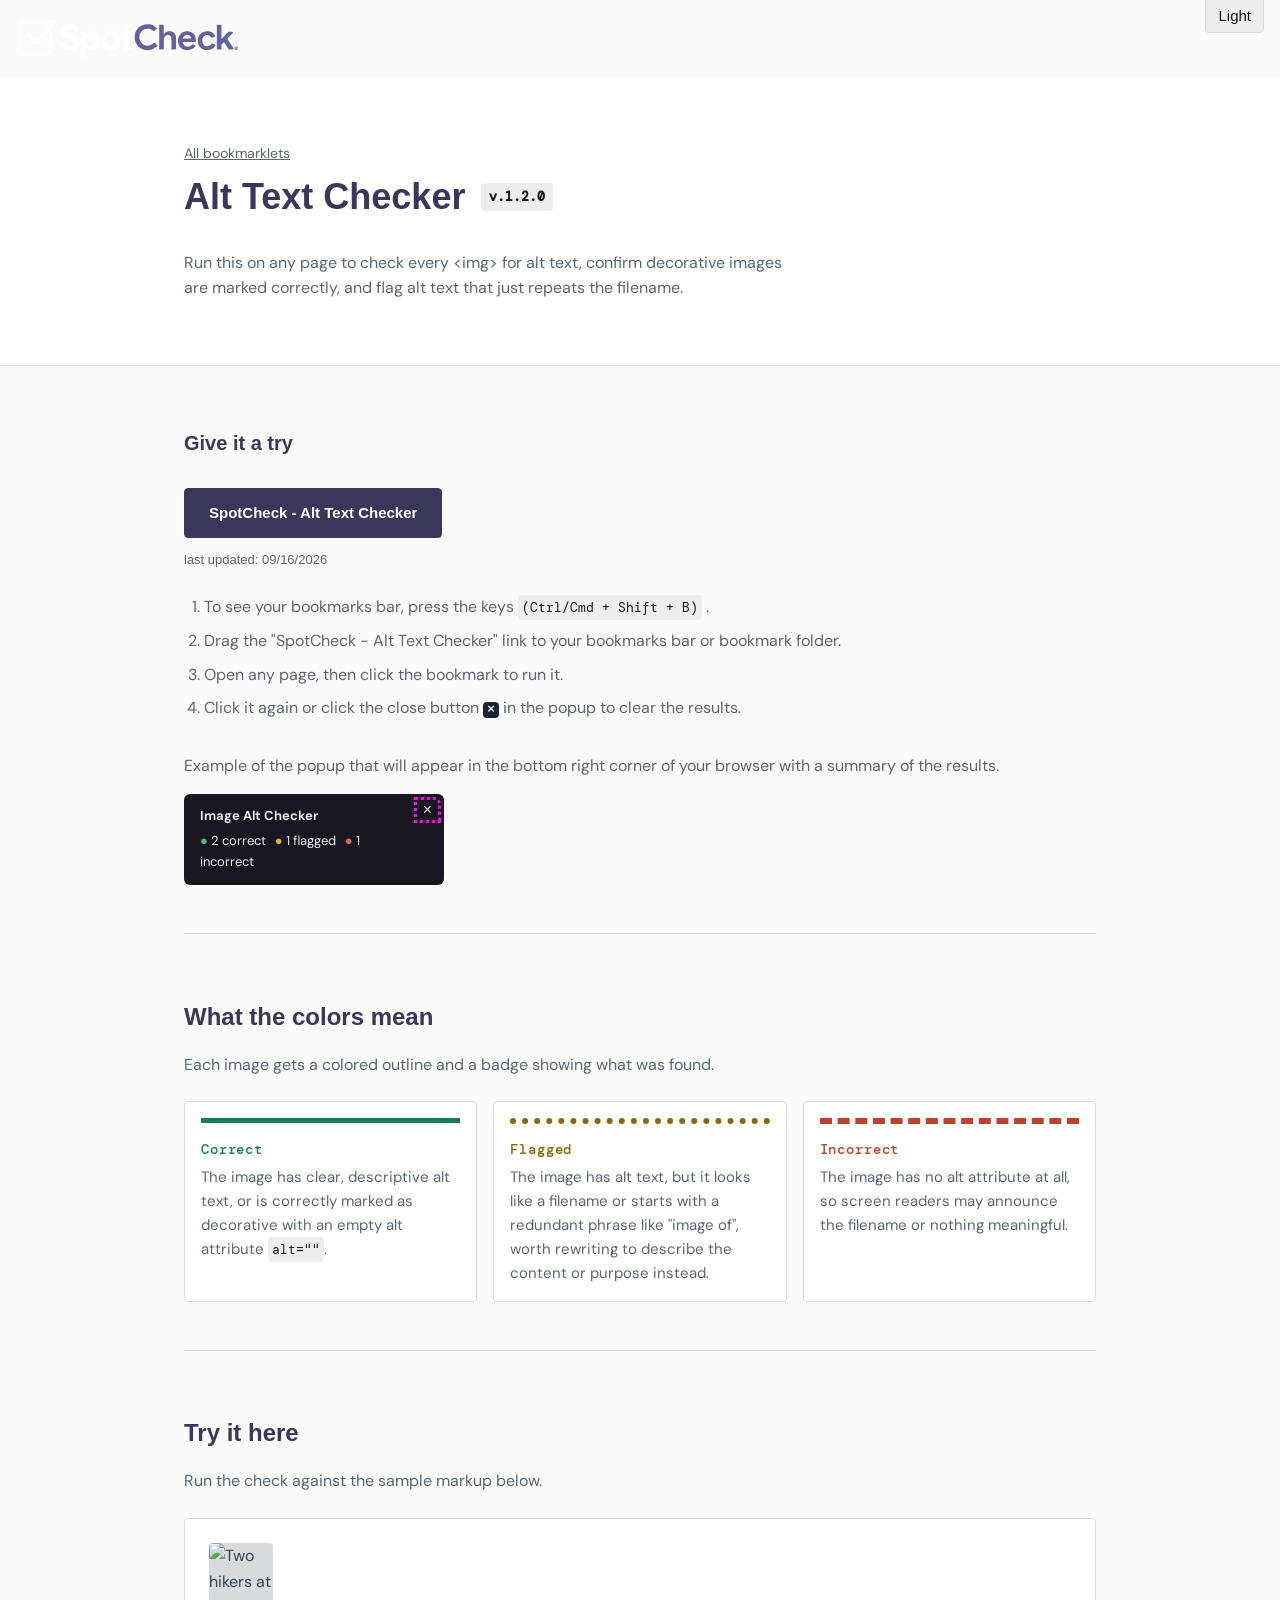
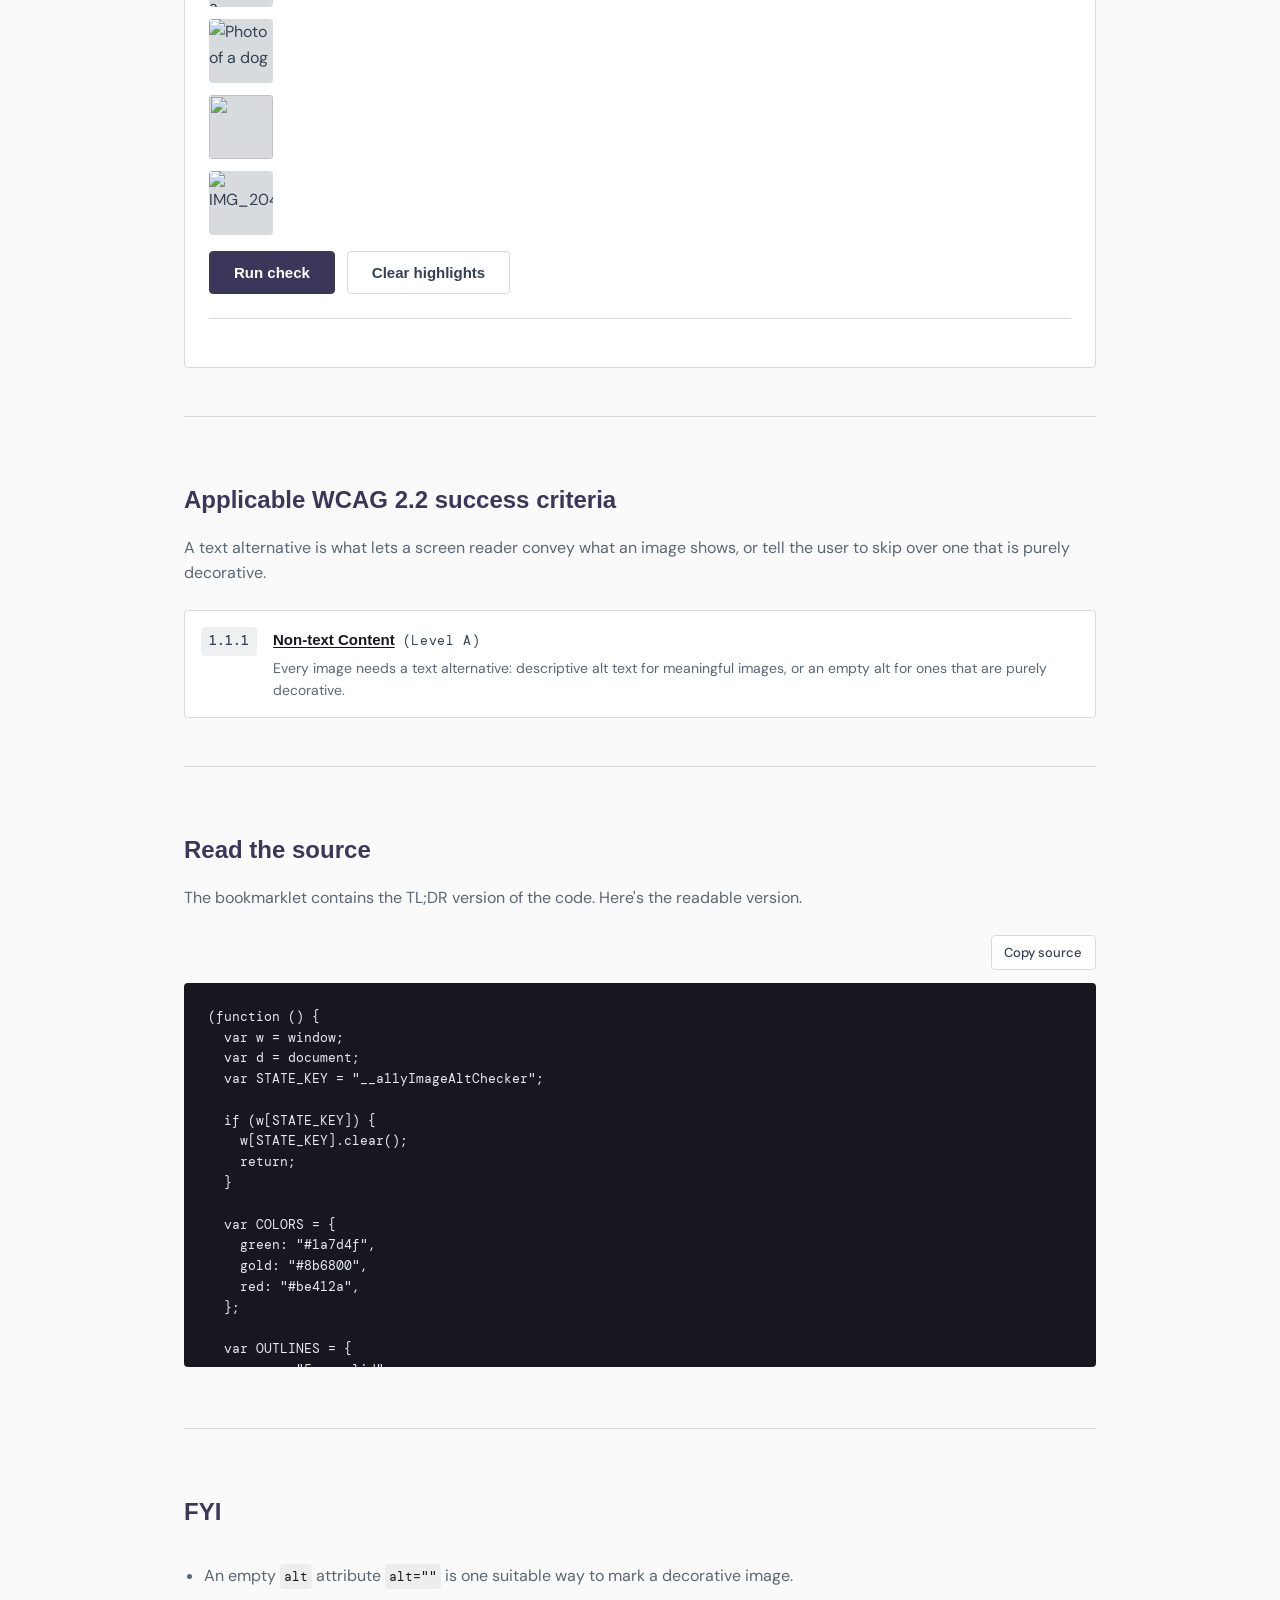
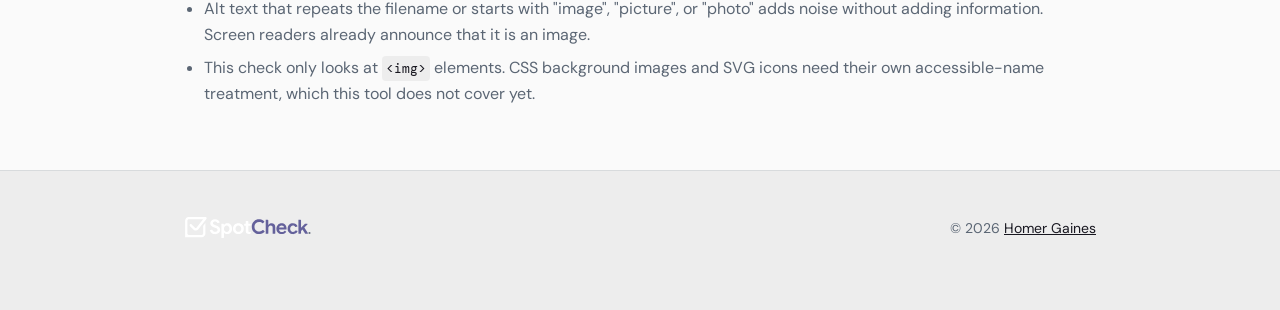
==== commit f782e615: "shadow dom update and bug fixes" ====
--- a/alt-text-checker.html
+++ b/alt-text-checker.html
@@ -60,15 +60,15 @@
       data-domains="spotcheck.tools,www.spotcheck.tools"
     ></script>
     <script>
-  const t = localStorage.getItem("__spotcheck_theme") || "system";
-  
-   if (t === "system") {
-    document.documentElement.removeAttribute("data-theme");
-  } else {
-    document.documentElement.setAttribute("data-theme", t);
-  }
-</script>
-<script defer src="js/theme.js"></script>
+      const t = localStorage.getItem("__spotcheck_theme") || "system";
+
+      if (t === "system") {
+        document.documentElement.removeAttribute("data-theme");
+      } else {
+        document.documentElement.setAttribute("data-theme", t);
+      }
+    </script>
+    <script defer src="js/theme.js"></script>
   </head>
   <body class="image-alt-checker">
     <a class="skip-link" href="#main">Skip to content</a>
@@ -77,12 +77,20 @@
       <div id="theme-toggle-container" class="theme-toggle-container"></div>
       <div class="tophat">
         <a href="index.html" class="tophat__link">
-          <span class="logo-header" role="img" alt="SpotCheck logo - home"></span></a>
+          <span
+            class="logo-header"
+            role="img"
+            alt="SpotCheck logo - home"
+          ></span
+        ></a>
       </div>
 
       <div class="wrap">
         <a href="index.html" class="bookmarklet-back__link">All bookmarklets</a>
-        <h1 class="site-header__title">Alt Text Checker <div class="version">v.1.1</div></h1>
+        <h1 class="site-header__title">
+          Alt Text Checker
+          <div class="version">v.1.2.0</div>
+        </h1>
         <p class="site-header__lede">
           Run this on any page to check every &lt;img&gt; for alt text, confirm
           decorative images are marked correctly, and flag alt text that just
@@ -102,12 +110,12 @@
           <div class="bookmarklet-row">
             <a
               class="bookmarklet"
-              href="javascript:!function()%7Bvar%20e%3Dwindow%2Ct%3Ddocument%2Cn%3D%22__a11yImageAltChecker%22%3Bif(e%5Bn%5D)e%5Bn%5D.clear()%3Belse%7Bvar%20i%2Cr%2Ca%2Co%3D%7Bgreen%3A%22%231a7d4f%22%2Cgold%3A%22%238b6800%22%2Cred%3A%22%23be412a%22%7D%2Cl%3D%7Bgreen%3A%225px%20solid%22%2Cgold%3A%226px%20dotted%22%2Cred%3A%225px%20dashed%22%7D%2Cd%3D%7Bgreen%3A%22%233fbf7f%22%2Cgold%3A%22%23e0b84f%22%2Cred%3A%22%23e06a4f%22%7D%2Cs%3D%7Bok%3A%22green%22%2Cdecorative%3A%22green%22%2Cfilename%3A%22gold%22%2Credundant%3A%22gold%22%2Cmissing%3A%22red%22%7D%2Cp%3D%7Bok%3A%22Alt%20text%22%2Cdecorative%3A%22Decorative%20(empty%20alt)%22%2Cfilename%3A%22Alt%20text%20looks%20like%20a%20filename%22%2Credundant%3A%22Redundant%20phrase%20in%20alt%20text%22%2Cmissing%3A%22No%20alt%20attribute%22%7D%2Cc%3D%5B%22ok%22%2C%22filename%22%2C%22redundant%22%5D%2Cu%3D%5B%2F%5C.(jpg%7Cjpeg%7Cpng%7Cgif%7Cbmp%7Cwebp%7Csvg%7Ctiff%3F)%24%2Fi%2C%2F%5E(img%7Cimage%7Cdsc%7Cphoto%7Cscreenshot)%5B-_%20%5D%3F%5Cd%2Fi%5D%2Cg%3D%2F%5E(image%7Cphoto%7Cpicture%7Cgraphic%7Cicon)%5Cs%2Bof%5Cb%2Fi%2Cf%3D%5B%5D%2Cx%3D%7Bgreen%3A0%2Cgold%3A0%2Cred%3A0%7D%2Cb%3Dnull%3BArray.prototype.slice.call(t.querySelectorAll(%22img%22)).filter(function(e)%7Bvar%20t%3DgetComputedStyle(e)%3Bif(%22none%22%3D%3D%3Dt.display%7C%7C%22hidden%22%3D%3D%3Dt.visibility)return!1%3Bvar%20n%3De.getBoundingClientRect()%3Breturn%20n.width%3E0%26%26n.height%3E0%7D).forEach(function(n)%7Bvar%20i%3Dm(n)%2Cr%3Ds%5Bi%5D%2Ca%3D%7Bel%3An%2Coutline%3An.style.outline%2Coffset%3An.style.outlineOffset%2Cbadge%3Av(n%2Ci)%7D%3Bx%5Br%5D%2B%3D1%2Cn.style.outline%3Dl%5Br%5D%2B%22%20%22%2Bo%5Br%5D%2Cn.style.outlineOffset%3D%223px%22%2Ct.body.appendChild(a.badge)%2Cfunction(t%2Cn)%7Bvar%20i%3Dt.getBoundingClientRect()%2Cr%3Dn.getBoundingClientRect()%3Bn.style.top%3Di.top%2Be.scrollY-r.height%2B%22px%22%2Cn.style.left%3Di.left%2Be.scrollX%2B%22px%22%7D(n%2Ca.badge)%2Cf.push(a)%7D)%2Ci%3Dt.createElement(%22div%22)%2Cr%3Dt.createElement(%22strong%22)%2Ca%3Dt.createElement(%22button%22)%2Ci.setAttribute(%22data-a11y-alt-check%22%2C%22panel%22)%2Ci.setAttribute(%22role%22%2C%22status%22)%2Ci.style.cssText%3D%5B%22position%3Afixed%22%2C%22right%3A16px%22%2C%22bottom%3A16px%22%2C%22max-width%3A260px%22%2C%22padding%3A12px%2032px%2012px%2016px%22%2C%22border-radius%3A6px%22%2C%22background%3A%231b2430%22%2C%22color%3A%23e7eaed%22%2C%22font%3A400%2014px%2F1.5%20Arial%2C%20Helvetica%2C%20%5C%22Helvetica%20Neue%5C%22%2C%20sans-serif%22%2C%22box-shadow%3A0%208px%2024px%20rgba(0%2C0%2C0%2C0.35)%22%2C%22z-index%3A2147483647%22%5D.join(%22%3B%22)%2Cr.textContent%3D%22Image%20Alt%20Text%20Checker%22%2Cr.style.cssText%3D%22display%3Ablock%3Bmargin-bottom%3A4px%22%2Ci.appendChild(r)%2Ci.appendChild(y(%22green%22%2C%22correct%22))%2Ci.appendChild(y(%22gold%22%2C%22flagged%22))%2Ci.appendChild(y(%22red%22%2C%22incorrect%22))%2Ca.type%3D%22button%22%2Ca.textContent%3D%22%C3%97%22%2Ca.setAttribute(%22aria-label%22%2C%22Clear%20the%20alt%20text%20check%20results%22)%2Ca.style.cssText%3D%5B%22position%3Aabsolute%22%2C%22top%3A6px%22%2C%22right%3A6px%22%2C%22width%3A24px%22%2C%22height%3A24px%22%2C%22padding%3A2px%206px%22%2C%22border%3Anone%22%2C%22background%3Atransparent%22%2C%22color%3A%23e7eaed%22%2C%22font%3A16px%2F1%20Arial%2C%20Helvetica%2C%20%5C%22Helvetica%20Neue%5C%22%2C%20sans-serif%22%2C%22cursor%3Apointer%22%5D.join(%22%3B%22)%2Ca.addEventListener(%22click%22%2CC)%2Ci.appendChild(a)%2Cb%3Di%2Ct.body.appendChild(b)%2Ce%5Bn%5D%3D%7Bclear%3AC%7D%7Dfunction%20h(e)%7Breturn(e%7C%7C%22%22).replace(%2F%5Cs%2B%2Fg%2C%22%20%22).trim()%7Dfunction%20m(e)%7Bif(!e.hasAttribute(%22alt%22))return%22missing%22%3Bvar%20t%3De.getAttribute(%22alt%22)%3Breturn%20t.trim()%3Ffunction(e)%7Bvar%20t%3De.trim()%3Breturn%20u.some(function(e)%7Breturn%20e.test(t)%7D)%7D(t)%3F%22filename%22%3Ag.test(t.trim())%3F%22redundant%22%3A%22ok%22%3A%22decorative%22%7Dfunction%20v(e%2Cn)%7Bvar%20i%3Ds%5Bn%5D%2Cr%3Dt.createElement(%22div%22)%3Breturn%20r.setAttribute(%22data-a11y-alt-check%22%2C%22badge%22)%2Cr.setAttribute(%22aria-hidden%22%2C%22true%22)%2Cr.textContent%3Dfunction(e%2Ct)%7Breturn-1%3D%3D%3Dc.indexOf(t)%3Fp%5Bt%5D%3Ap%5Bt%5D%2B%22%3A%20%5C%22%22%2Bh(e.getAttribute(%22alt%22))%2B%22%5C%22%22%7D(e%2Cn)%2Cr.style.cssText%3D%5B%22position%3Aabsolute%22%2C%22width%3Afit-content%22%2C%22max-width%3Amin(90vw%2C%2024rem)%22%2C%22padding%3A4px%208px%22%2C%22border-radius%3A4px%22%2C%22background%3A%22%2Bo%5Bi%5D%2C%22color%3A%23fff%22%2C%22font%3A500%2016px%2F1.2%20Arial%2C%20Helvetica%2C%20%5C%22Helvetica%20Neue%5C%22%2C%20sans-serif%22%2C%22pointer-events%3Anone%22%2C%22z-index%3A2147483646%22%5D.join(%22%3B%22)%2Cr%7Dfunction%20y(e%2Cn)%7Bvar%20i%3Dt.createElement(%22p%22)%2Cr%3Dt.createElement(%22span%22)%3Breturn%20i.style.cssText%3D%22margin%3A0%3Bpadding%3A0%22%2Cr.textContent%3D%22%E2%97%8F%22%2Cr.style.cssText%3D%22color%3A%22%2Bd%5Be%5D%2B%22%3Bmargin-right%3A6px%22%2Ci.appendChild(r)%2Ci.appendChild(t.createTextNode(x%5Be%5D%2B%22%20%22%2Bn))%2Ci%7Dfunction%20C()%7Bf.forEach(function(e)%7Be.el.style.outline%3De.outline%2Ce.el.style.outlineOffset%3De.offset%2Ch(e.el.getAttribute(%22style%22))%7C%7Ce.el.removeAttribute(%22style%22)%2Ce.badge.parentNode%26%26e.badge.parentNode.removeChild(e.badge)%7D)%2Cf%3D%5B%5D%2Cb%26%26b.parentNode%26%26b.parentNode.removeChild(b)%2Cb%3Dnull%2Cdelete%20e%5Bn%5D%7D%7D()%3B"
+              href="javascript:!function()%7Bvar%20e%3Dwindow%2Ct%3Ddocument%2Cn%3D%22__a11yImageAltChecker%22%3Bif(e%5Bn%5D)e%5Bn%5D.clear()%3Belse%7Bvar%20i%2Cr%2Ca%2Co%2Cl%2Cd%2Cs%2Cp%3D%7Bgreen%3A%22%231a7d4f%22%2Cgold%3A%22%238b6800%22%2Cred%3A%22%23be412a%22%7D%2Cc%3D%7Bgreen%3A%225px%20solid%22%2Cgold%3A%226px%20dotted%22%2Cred%3A%225px%20dashed%22%7D%2Cu%3D%7Bgreen%3A%22%233fbf7f%22%2Cgold%3A%22%23e0b84f%22%2Cred%3A%22%23e06a4f%22%7D%2Cg%3D%7Bok%3A%22green%22%2Cdecorative%3A%22green%22%2Cfilename%3A%22gold%22%2Credundant%3A%22gold%22%2Cmissing%3A%22red%22%7D%2Cf%3D%7Bok%3A%22Alt%20text%22%2Cdecorative%3A%22Decorative%20(empty%20alt)%22%2Cfilename%3A%22Alt%20text%20looks%20like%20a%20filename%22%2Credundant%3A%22Redundant%20phrase%20in%20alt%20text%22%2Cmissing%3A%22No%20alt%20attribute%22%7D%2Cx%3D%5B%22ok%22%2C%22filename%22%2C%22redundant%22%5D%2Ch%3D%5B%2F%5C.(jpg%7Cjpeg%7Cpng%7Cgif%7Cbmp%7Cwebp%7Csvg%7Ctiff%3F)%24%2Fi%2C%2F%5E(img%7Cimage%7Cdsc%7Cphoto%7Cscreenshot)%5B-_%20%5D%3F%5Cd%2Fi%5D%2Cb%3D%2F%5E(image%7Cphoto%7Cpicture%7Cgraphic%7Cicon)%5Cs%2Bof%5Cb%2Fi%2Cm%3D%5B%5D%2Cv%3D%7Bgreen%3A0%2Cgold%3A0%2Cred%3A0%7D%2Cy%3Dnull%3B(i%3D%22img%22%2Ca%3D%5B%5D%2Co%3Dnew%20WeakSet%2Cfunction%20e(t)%7B(function(e)%7Bif(%22SLOT%22%3D%3D%3De.tagName%26%26e.assignedElements)%7Bvar%20t%3De.assignedElements(%7Bflatten%3A!0%7D)%3Bif(t.length)return%20t%7Dreturn%20Array.prototype.slice.call(e.children)%7D)(t).forEach(function(t)%7Bo.has(t)%7C%7C(o.add(t)%2Ct.matches(i)%26%26a.push(t)%2Ct.shadowRoot%3Fe(t.shadowRoot)%3Ae(t))%7D)%7D(r%7C%7Ct.body)%2Ca).filter(function(e)%7Bvar%20t%3DgetComputedStyle(e)%3Bif(%22none%22%3D%3D%3Dt.display%7C%7C%22hidden%22%3D%3D%3Dt.visibility)return!1%3Bvar%20n%3De.getBoundingClientRect()%3Breturn%20n.width%3E0%26%26n.height%3E0%7D).forEach(function(n)%7Bvar%20i%3DA(n)%2Cr%3Dg%5Bi%5D%2Ca%3D%7Bel%3An%2Coutline%3An.style.outline%2Coffset%3An.style.outlineOffset%2Cbadge%3Ak(n%2Ci)%7D%3Bv%5Br%5D%2B%3D1%2Cn.style.outline%3Dc%5Br%5D%2B%22%20%22%2Bp%5Br%5D%2Cn.style.outlineOffset%3D%223px%22%2Ct.body.appendChild(a.badge)%2Cfunction(t%2Cn)%7Bvar%20i%3Dt.getBoundingClientRect()%2Cr%3Dn.getBoundingClientRect()%3Bn.style.top%3Di.top%2Be.scrollY-r.height%2B%22px%22%2Cn.style.left%3Di.left%2Be.scrollX%2B%22px%22%7D(n%2Ca.badge)%2Cm.push(a)%7D)%2Cl%3Dt.createElement(%22div%22)%2Cd%3Dt.createElement(%22strong%22)%2Cs%3Dt.createElement(%22button%22)%2Cl.setAttribute(%22data-a11y-alt-check%22%2C%22panel%22)%2Cl.setAttribute(%22role%22%2C%22status%22)%2Cl.style.cssText%3D%5B%22position%3Afixed%22%2C%22right%3A16px%22%2C%22bottom%3A16px%22%2C%22max-width%3A260px%22%2C%22padding%3A12px%2032px%2012px%2016px%22%2C%22border-radius%3A6px%22%2C%22background%3A%23181720%22%2C%22color%3A%23e7eaed%22%2C%22font%3A400%2014px%2F1.5%20Arial%2C%20Helvetica%2C%20%5C%22Helvetica%20Neue%5C%22%2C%20sans-serif%22%2C%22box-shadow%3A0%208px%2024px%20rgba(0%2C0%2C0%2C0.35)%22%2C%22z-index%3A2147483647%22%5D.join(%22%3B%22)%2Cd.textContent%3D%22Image%20Alt%20Text%20Checker%22%2Cd.style.cssText%3D%22display%3Ablock%3Bmargin-bottom%3A4px%3Bcolor%3A%23fff%22%2Cl.appendChild(d)%2Cl.appendChild(w(%22green%22%2C%22correct%22))%2Cl.appendChild(w(%22gold%22%2C%22flagged%22))%2Cl.appendChild(w(%22red%22%2C%22incorrect%22))%2Cs.type%3D%22button%22%2Cs.textContent%3D%22%C3%97%22%2Cs.setAttribute(%22aria-label%22%2C%22Clear%20the%20alt%20text%20check%20results%22)%2Cs.style.cssText%3D%5B%22position%3Aabsolute%22%2C%22top%3A6px%22%2C%22right%3A6px%22%2C%22width%3A24px%22%2C%22height%3A24px%22%2C%22padding%3A2px%206px%22%2C%22border%3Anone%22%2C%22background%3Atransparent%22%2C%22color%3A%23e7eaed%22%2C%22font%3A16px%2F1%20Arial%2C%20Helvetica%2C%20%5C%22Helvetica%20Neue%5C%22%2C%20sans-serif%22%2C%22cursor%3Apointer%22%5D.join(%22%3B%22)%2Cs.addEventListener(%22click%22%2CE)%2Cl.appendChild(s)%2Cy%3Dl%2Ct.body.appendChild(y)%2Ce%5Bn%5D%3D%7Bclear%3AE%7D%7Dfunction%20C(e)%7Breturn(e%7C%7C%22%22).replace(%2F%5Cs%2B%2Fg%2C%22%20%22).trim()%7Dfunction%20A(e)%7Bif(!e.hasAttribute(%22alt%22))return%22missing%22%3Bvar%20t%3De.getAttribute(%22alt%22)%3Breturn%20t.trim()%3Ffunction(e)%7Bvar%20t%3De.trim()%3Breturn%20h.some(function(e)%7Breturn%20e.test(t)%7D)%7D(t)%3F%22filename%22%3Ab.test(t.trim())%3F%22redundant%22%3A%22ok%22%3A%22decorative%22%7Dfunction%20k(e%2Cn)%7Bvar%20i%3Dg%5Bn%5D%2Cr%3Dt.createElement(%22div%22)%3Breturn%20r.setAttribute(%22data-a11y-alt-check%22%2C%22badge%22)%2Cr.setAttribute(%22aria-hidden%22%2C%22true%22)%2Cr.textContent%3Dfunction(e%2Ct)%7Breturn-1%3D%3D%3Dx.indexOf(t)%3Ff%5Bt%5D%3Af%5Bt%5D%2B%22%3A%20%5C%22%22%2BC(e.getAttribute(%22alt%22))%2B%22%5C%22%22%7D(e%2Cn)%2Cr.style.cssText%3D%5B%22position%3Aabsolute%22%2C%22width%3Afit-content%22%2C%22max-width%3Amin(90vw%2C%2024rem)%22%2C%22padding%3A4px%208px%22%2C%22border-radius%3A4px%22%2C%22background%3A%22%2Bp%5Bi%5D%2C%22color%3A%23fff%22%2C%22font%3A500%2016px%2F1.2%20Arial%2C%20Helvetica%2C%20%5C%22Helvetica%20Neue%5C%22%2C%20sans-serif%22%2C%22pointer-events%3Anone%22%2C%22z-index%3A2147483646%22%5D.join(%22%3B%22)%2Cr%7Dfunction%20w(e%2Cn)%7Bvar%20i%3Dt.createElement(%22p%22)%2Cr%3Dt.createElement(%22span%22)%3Breturn%20i.style.cssText%3D%22margin%3A0%3Bpadding%3A0%22%2Cr.textContent%3D%22%E2%97%8F%22%2Cr.style.cssText%3D%22color%3A%22%2Bu%5Be%5D%2B%22%3Bmargin-right%3A6px%22%2Ci.appendChild(r)%2Ci.appendChild(t.createTextNode(v%5Be%5D%2B%22%20%22%2Bn))%2Ci%7Dfunction%20E()%7Bm.forEach(function(e)%7Be.el.style.outline%3De.outline%2Ce.el.style.outlineOffset%3De.offset%2CC(e.el.getAttribute(%22style%22))%7C%7Ce.el.removeAttribute(%22style%22)%2Ce.badge.parentNode%26%26e.badge.parentNode.removeChild(e.badge)%7D)%2Cm%3D%5B%5D%2Cy%26%26y.parentNode%26%26y.parentNode.removeChild(y)%2Cy%3Dnull%2Cdelete%20e%5Bn%5D%7D%7D()%3B"
               onclick="return false;"
               data-bookmarklet="alt-text-checker"
               >SpotCheck - Alt Text Checker</a
             >
-            <p class="updated-on">last updated: 08/04/2026</p>
+            <p class="updated-on">last updated: 09/16/2026</p>
           </div>
           <ol class="steps">
             <li>
@@ -198,7 +206,7 @@
                   src="https://placehold.co/64x64"
                   alt="Two hikers at a mountain summit"
                 />
-                
+
                 <img
                   class="demo__img"
                   src="https://placehold.co/64x64"
@@ -284,13 +292,13 @@
   var COLORS = {
     green: "#1a7d4f",
     gold: "#8b6800",
-    red: "#be412a"
+    red: "#be412a",
   };
 
   var OUTLINES = {
     green: "5px solid",
     gold: "6px dotted",
-    red: "5px dashed"
+    red: "5px dashed",
   };
 
   var OUTLINE_OFFSET = "3px";
@@ -298,7 +306,7 @@
   var DOTS = {
     green: "#3fbf7f",
     gold: "#e0b84f",
-    red: "#e06a4f"
+    red: "#e06a4f",
   };
 
   var LEVELS = {
@@ -306,7 +314,7 @@
     decorative: "green",
     filename: "gold",
     redundant: "gold",
-    missing: "red"
+    missing: "red",
   };
 
   var BADGES = {
@@ -314,17 +322,19 @@
     decorative: "Decorative (empty alt)",
     filename: "Alt text looks like a filename",
     redundant: "Redundant phrase in alt text",
-    missing: "No alt attribute"
+    missing: "No alt attribute",
   };
 
   var QUOTED_KINDS = ["ok", "filename", "redundant"];
 
   var FILENAME_PATTERNS = [
     /\.(jpg|jpeg|png|gif|bmp|webp|svg|tiff?)$/i,
-    /^(img|image|dsc|photo|screenshot)[-_ ]?\d/i
+    /^(img|image|dsc|photo|screenshot)[-_ ]?\d/i,
   ];
 
   var REDUNDANT_PATTERN = /^(image|photo|picture|graphic|icon)\s+of\b/i;
+
+  var SLOT_TAG = "SLOT";
 
   var records = [];
   var counts = { green: 0, gold: 0, red: 0 };
@@ -332,6 +342,41 @@
 
   function normalize(value) {
     return (value || "").replace(/\s+/g, " ").trim();
+  }
+
+  function flatChildren(node) {
+    if (node.tagName === SLOT_TAG && node.assignedElements) {
+      var assigned = node.assignedElements({ flatten: true });
+      if (assigned.length) {
+        return assigned;
+      }
+    }
+    return Array.prototype.slice.call(node.children);
+  }
+
+  function deepQuery(selector, root) {
+    var found = [];
+    var seen = new WeakSet();
+
+    function walk(node) {
+      flatChildren(node).forEach(function (el) {
+        if (seen.has(el)) {
+          return;
+        }
+        seen.add(el);
+        if (el.matches(selector)) {
+          found.push(el);
+        }
+        if (el.shadowRoot) {
+          walk(el.shadowRoot);
+          return;
+        }
+        walk(el);
+      });
+    }
+
+    walk(root || d.body);
+    return found;
   }
 
   function isVisible(el) {
@@ -389,9 +434,9 @@
       "border-radius:4px",
       "background:" + COLORS[level],
       "color:#fff",
-      "font:500 16px/1.2 Arial, Helvetica, \"Helvetica Neue\", sans-serif",
+      'font:500 16px/1.2 Arial, Helvetica, "Helvetica Neue", sans-serif',
       "pointer-events:none",
-      "z-index:2147483646"
+      "z-index:2147483646",
     ].join(";");
     return badge;
   }
@@ -411,7 +456,7 @@
       el: el,
       outline: el.style.outline,
       offset: el.style.outlineOffset,
-      badge: makeBadge(el, kind)
+      badge: makeBadge(el, kind),
     };
 
     counts[level] += 1;
@@ -448,15 +493,15 @@
       "max-width:260px",
       "padding:12px 32px 12px 16px",
       "border-radius:6px",
-      "background:#1b2430",
+      "background:#181720",
       "color:#e7eaed",
-      "font:400 14px/1.5 Arial, Helvetica, \"Helvetica Neue\", sans-serif",
+      'font:400 14px/1.5 Arial, Helvetica, "Helvetica Neue", sans-serif',
       "box-shadow:0 8px 24px rgba(0,0,0,0.35)",
-      "z-index:2147483647"
+      "z-index:2147483647",
     ].join(";");
 
     heading.textContent = "Image Alt Text Checker";
-    heading.style.cssText = "display:block;margin-bottom:4px";
+    heading.style.cssText = "display:block;margin-bottom:4px;color:#fff";
     wrapper.appendChild(heading);
 
     wrapper.appendChild(makeCountLine("green", "correct"));
@@ -476,8 +521,8 @@
       "border:none",
       "background:transparent",
       "color:#e7eaed",
-      "font:16px/1 Arial, Helvetica, \"Helvetica Neue\", sans-serif",
-      "cursor:pointer"
+      'font:16px/1 Arial, Helvetica, "Helvetica Neue", sans-serif',
+      "cursor:pointer",
     ].join(";");
     close.addEventListener("click", clear);
     wrapper.appendChild(close);
@@ -504,17 +549,13 @@
     delete w[STATE_KEY];
   }
 
-  Array.prototype.slice
-    .call(d.querySelectorAll("img"))
-    .filter(isVisible)
-    .forEach(mark);
+  deepQuery("img").filter(isVisible).forEach(mark);
 
   panel = makePanel();
   d.body.appendChild(panel);
   w[STATE_KEY] = { clear: clear };
 })();
-</pre
-          >
+          </pre>
         </section>
 
         <section aria-labelledby="notes-heading">
@@ -547,7 +588,12 @@
       <div class="wrap">
         <p>
           <a href="index.html">
-            <span class="logo-footer" role="img" alt="SpotCheck logo - home"></span></a>
+            <span
+              class="logo-footer"
+              role="img"
+              alt="SpotCheck logo - home"
+            ></span
+          ></a>
         </p>
 
         <p>
--- a/bookmarklet.css
+++ b/bookmarklet.css
@@ -2,6 +2,7 @@
 
 :root {
   --logo-url: url("./img/spotcheck-logo--header-dark.svg");
+  --product-url: url("./img/spotchecktools-product-screen-dark.jpg");
   --light: #fff;
   --dark: #181720;
   --color-bg: #fafafa;
@@ -19,6 +20,7 @@
   --color-code: #e7eaed;
   --focus-color: #ff00ff;
   --accent: #646198;
+
   --border-radius: 0.25rem;
   --border-radius-lg: 1rem;
   --control-background: #3b375a;
@@ -26,6 +28,11 @@
   --control-background--hover: var(--accent);
   --control-border--hover: #344054;
   --ui-border: #344054;
+  --graditent: linear-gradient(-158deg, #656399 0%, #0f0e13 68%);
+  --devtools-copy: var(--color-navy-soft);
+  --devtools-link-color: var(--body-color);
+  --devtools-screen-shadow: -18px 0 20px -8px rgba(11, 13, 33, 0.2);
+
   --source-code-background: var(--dark);
   --source-code-color: var(--color-code);
   --section-title-color: var(--color-navy-dark);
@@ -35,9 +42,11 @@
   --link-color: var(--dark);
   --back-link-color: var(--color-ink-muted);
   --criteria-level-color: var(--color-navy-soft);
+
   --font-display: "Google Sans Flex", sans-serif;
   --font-body: "DM Sans", sans-serif;
   --font-mono: "DM Mono", monospace;
+
   --font-size-11: 0.6875rem;
   --font-size-12: 0.75rem;
   --font-size-13: 0.8125rem;
@@ -51,6 +60,7 @@
   --font-size-28: 1.75rem;
   --font-size-32: 2rem;
   --font-size-36: 2.25rem;
+
   --space-4: 0.25rem;
   --space-8: 0.5rem;
   --space-12: 0.75rem;
@@ -67,7 +77,8 @@
 
 @media (prefers-color-scheme: dark) {
   :root {
-    --logo-url: url("./img/spotcheck-logo--header-light.svg");
+    --logo-url: url("./img/spotcheck-logo--header-dark.svg");
+    --product-url: url("./img/spotchecktools-product-screen-dark.jpg");
     --color-bg: #0f0e13;
     --color-bg-tint: #1b1a22;
     --color-surface: #181720;
@@ -77,6 +88,10 @@
     --color-navy-soft: #b8b5cc;
     --color-navy-dark: #e7eaed;
     --color-navy-tint: #1f1d2a;
+    --color-gold: #e0b03f;
+    --color-green: #3fbf7f;
+    --color-red: #e06a4f;
+
     --section-title-color: var(--light);
     --heading-color: var(--color-navy-dark);
     --body-color: var(--color-ink-muted);
@@ -84,11 +99,16 @@
     --link-color: var(--light);
     --criteria-level-color: #9d9ad1;
     --ui-border: #344054;
+    --graditent: linear-gradient(-385deg, #656399 0%, #0f0e13 68%);
+    --devtools-copy: var(--light);
+    --devtools-link-color: var(--light);
+    --devtools-screen-shadow: -18px 0 20px -8px rgba(11, 13, 33, 0.62);
   }
 }
 
 [data-theme="dark"] {
-  --logo-url: url("./img/spotcheck-logo--header-light.svg");
+  --logo-url: url("./img/spotcheck-logo--header-dark.svg");
+  --product-url: url("./img/spotchecktools-product-screen-dark.jpg");
   --color-bg: #0f0e13;
   --color-bg-tint: #1b1a22;
   --color-surface: #181720;
@@ -98,6 +118,10 @@
   --color-navy-soft: #b8b5cc;
   --color-navy-dark: #e7eaed;
   --color-navy-tint: #1f1d2a;
+  --color-gold: #e0b03f;
+  --color-green: #3fbf7f;
+  --color-red: #e06a4f;
+
   --section-title-color: var(--light);
   --heading-color: var(--color-navy-dark);
   --body-color: var(--color-ink-muted);
@@ -106,10 +130,15 @@
   --criteria-level-color: #9d9ad1;
   --ui-border: #344054;
   --demo-color: var(--color-navy-soft);
+  --graditent: linear-gradient(-385deg, #656399 0%, #0f0e13 68%);
+  --devtools-copy: var(--light);
+  --devtools-link-color: var(--light);
+  --devtools-screen-shadow: -18px 0 20px -8px rgba(11, 13, 33, 0.62);
 }
 
 [data-theme="light"] {
-  --logo-url: url("./img/spotcheck-logo--header-dark.svg");
+  --logo-url: url("./img/spotcheck-logo--header-light.svg");
+  --product-url: url("./img/spotchecktools-product-screen-light.jpg");
   --color-bg: #fafafa;
   --color-bg-tint: #ededed;
   --color-surface: var(--light);
@@ -119,6 +148,10 @@
   --color-navy-soft: #344054;
   --color-navy-dark: var(--dark);
   --color-navy-tint: #eef0f2;
+  --color-green: #1a7d4f;
+  --color-red: #be412a;
+  --color-gold: #8b6800;
+
   --section-title-color: var(--color-navy-dark);
   --heading-color: var(--color-navy);
   --body-color: var(--color-navy-soft);
@@ -126,6 +159,10 @@
   --link-color: var(--dark);
   --criteria-level-color: var(--color-navy-soft);
   --ui-border: var(--color-hairline);
+  --graditent: linear-gradient(-158deg, var(--light) 0%, var(--color-bg) 68%);
+  --devtools-copy: var(--color-navy-soft);
+  --devtools-link-color: var(--body-color);
+  --devtools-screen-shadow: -18px 0 20px -8px rgba(11, 13, 33, 0.2);
 }
 
 * {
@@ -232,7 +269,7 @@
 .tophat__link {
   display: flex;
   width: 14rem;
-  height: var(--space-48);
+  height: 38px;
   background-image: var(--logo-url);
   background-size: contain;
   background-repeat: no-repeat;
@@ -278,7 +315,7 @@
   display: flex;
   position: absolute;
   top: -2px;
-  right: var(--space-16);  
+  right: var(--space-16);
 }
 
 .theme-toggle__button {
@@ -286,7 +323,7 @@
   color: var(--color-navy-dark);
   border: 1px solid var(--color-hairline);
   border-radius: var(--border-radius);
-    border-top-left-radius: 0;
+  border-top-left-radius: 0;
   border-top-right-radius: 0;
   padding: var(--space-8) var(--space-12);
   font-family: var(--font-display);
@@ -314,7 +351,7 @@
 }
 
 .wrap {
-  max-width: 51rem;
+  max-width: 61rem;
   margin-inline: auto;
   padding-inline: var(--space-16);
 }
@@ -499,7 +536,7 @@
 
 .results-popup-example {
   position: relative;
-  background: #1b2430;
+  background: var(--dark);
   color: #e7eaed;
   font-size: var(--font-size-13);
   padding: 12px 32px 12px 16px;
@@ -971,6 +1008,79 @@
   resize: vertical;
 }
 
+.target-size .demo__stage {
+  position: relative;
+  display: flex;
+  flex-direction: column;
+  gap: var(--space-32);
+  padding-bottom: var(--space-32);
+}
+
+.target-size .demo__field-row {
+  flex-direction: column;
+  align-items: flex-start;
+}
+
+.target-size .demo__target {
+  display: inline-flex;
+  align-items: center;
+  justify-content: center;
+  padding: 0;
+  border: 1px solid var(--control-border);
+  border-radius: var(--border-radius);
+  background: var(--control-background);
+  color: var(--light);
+  font-family: var(--font-body);
+  font-size: var(--font-size-12);
+  line-height: 1;
+  cursor: pointer;
+}
+
+.target-size .demo__target--enhanced {
+  width: 3rem;
+  height: 3rem;
+}
+
+.target-size .demo__target--minimum {
+  width: 2rem;
+  height: 2rem;
+}
+
+.target-size .demo__target--small {
+  width: 1.25rem;
+  height: 1.25rem;
+  font-size: var(--font-size-11);
+}
+
+.target-size .demo__target-group {
+  display: flex;
+  align-items: center;
+  gap: 0.125rem;
+}
+
+.target-size .demo__sentence {
+  margin: 0;
+  max-width: 34rem;
+}
+
+.target-size .legend {
+  grid-template-columns: 1fr;
+}
+
+@media (min-width: 40rem) {
+  .target-size .legend {
+    grid-template-columns: repeat(2, 1fr);
+  }
+}
+
+.legend__item--muted .legend__item-swatch {
+  border-top: 3px dotted var(--color-ink-muted);
+}
+
+.legend__item--muted .legend__item-label {
+  color: var(--color-ink-muted);
+}
+
 .hub {
   color: var(--body-color);
   line-height: 1.55;
@@ -1012,7 +1122,7 @@
 
 .hub .tools {
   display: grid;
-  gap: var(--space-20);
+  gap: var(--space-24);
   margin: 0;
   padding: 0;
   list-style: none;
@@ -1020,12 +1130,14 @@
 
 @media (min-width: 40rem) {
   .hub .tools {
-    grid-template-columns: repeat(2, 1fr);
+    grid-template-columns: 1fr 1fr;
+    grid-template-rows: repeat(3, auto) auto;
   }
 }
 
 .hub .tool,
-.hub .about {
+.hub .about,
+.hub .devtools {
   background: var(--color-surface);
   border: 1px solid var(--color-hairline);
   border-radius: none;
@@ -1035,6 +1147,99 @@
   padding: var(--space-24);
 }
 
+.hub .about {
+  overflow-wrap: break-word;
+}
+
+.hub .devtools {
+  display: grid;
+  overflow: hidden;
+  position: relative;
+  grid-template-columns: 1fr auto;
+  min-height: 20rem;
+  gap: 0;
+  background: #656399;
+  background: var(--graditent);
+  grid-column: 1 / -1;
+  color: var(--light);
+
+  .devtool__name {
+    color: var(--light);
+  }
+
+  .devtools-copy {
+    color: var(--devtools-copy);
+    font-size: var(--font-size-15);
+  }
+
+  .devtools-screen {
+    display: none;
+    background-image: var(--product-url);
+    background-size: cover;
+    background-position: left;
+    top: 24px;
+    right: -28px;
+    position: absolute;
+    transform: rotate(-3deg);
+    box-shadow: var(--devtools-screen-shadow);
+    height: 100%;
+    width: 29rem;
+    pointer-events: none;
+
+    @media (min-width: 57rem) {
+      display: flex;
+    }
+  }
+
+  .devtools__list {
+    list-style: none;
+    margin: 0;
+    padding: 0;
+    display: flex;
+    gap: var(--space-8);
+    flex-direction: column;
+
+    .devtools__link {
+      width: 100%;
+      justify-content: space-between;
+    }
+
+    .devtools__link--outline {
+      background: var(--color-surface);
+      border: 1px solid var(--color-hairline);
+      color: var(--body-color);
+      padding: var(--space-16);
+      transition:
+        color 0.2s ease-in-out,
+        border 0.2s ease-in-out;
+
+      .browser__img {
+        width: 2rem;
+        height: auto;
+        pointer-events: none;
+        transition: transform 0.5s ease-out;
+      }
+
+      &:hover,
+      &:focus-visible {
+        border-color: var(--color-navy);
+        background: var(--color-surface);
+        color: var(--devtools-link-color);
+
+        .browser__img {
+          transform: scale(1.3);
+          transition: transform 0.2s ease-in;
+        }
+      }
+    }
+  }
+
+  @media (min-width: 57rem) {
+    grid-template-columns: 1fr 1fr;
+    gap: var(--space-20);
+  }
+}
+
 .hub .tool {
   display: flex;
   flex-direction: column;
@@ -1082,6 +1287,7 @@
   display: inline-flex;
   align-items: center;
   gap: var(--space-8);
+  transition: background 0.2s ease-in-out;
 }
 
 .hub .tool__link:hover {
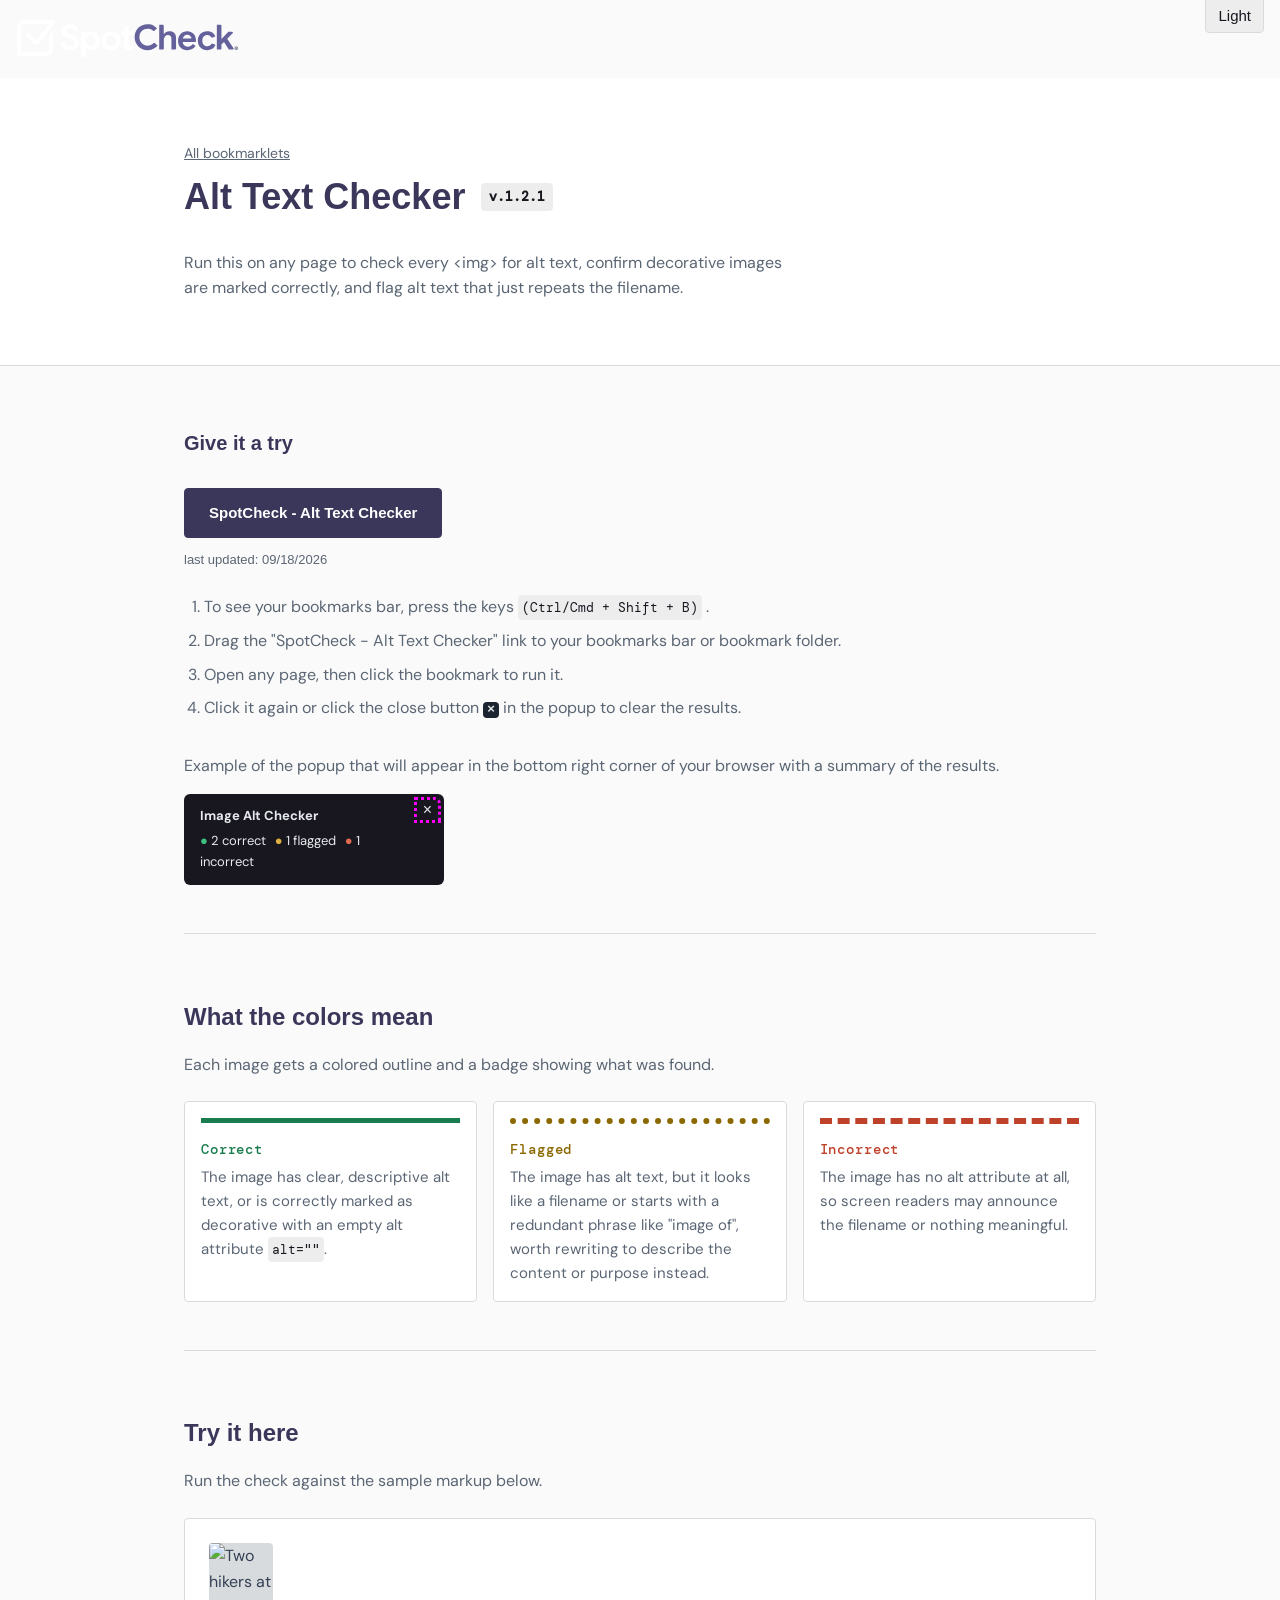
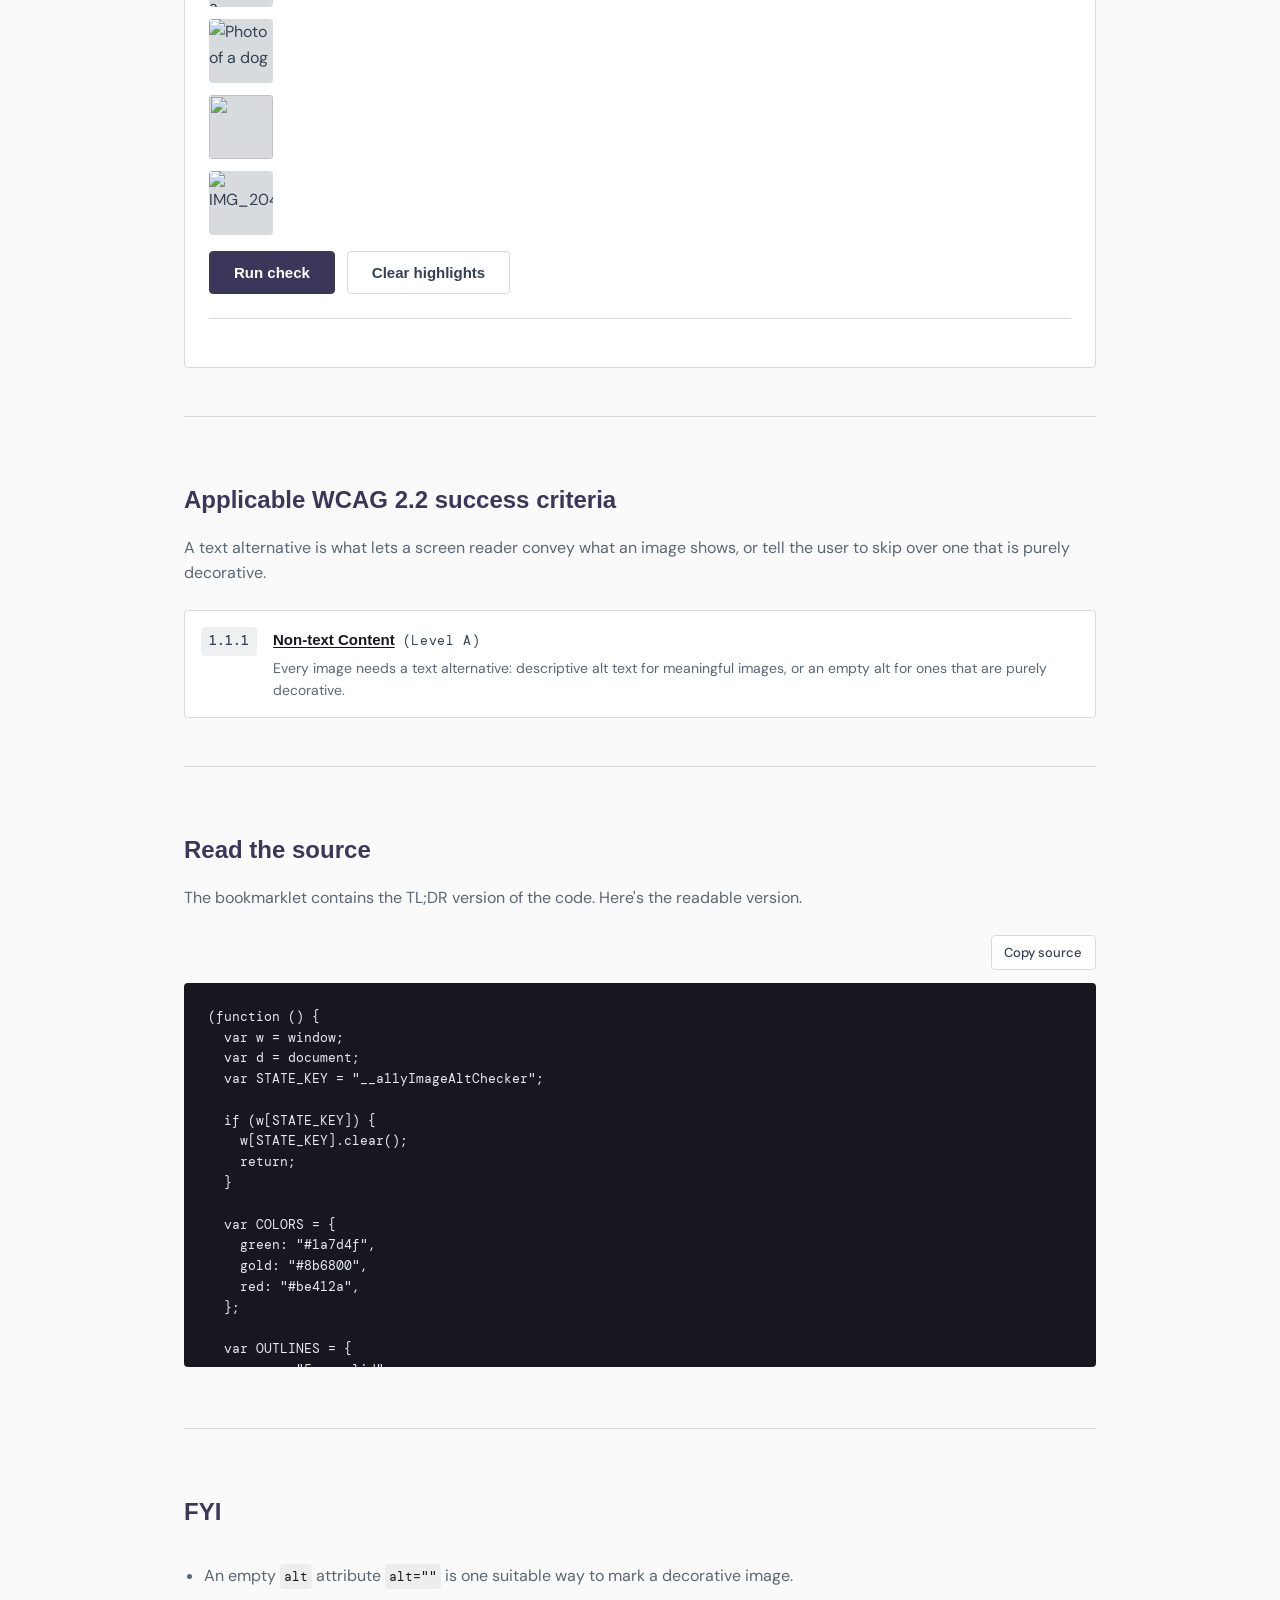
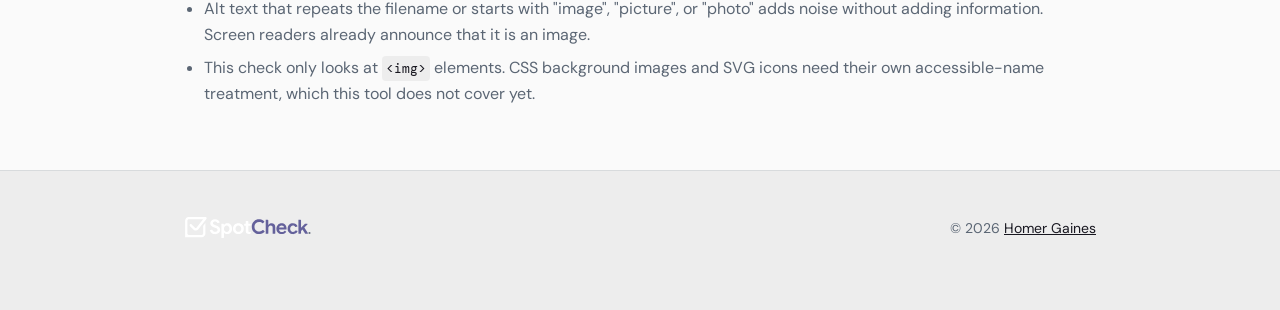
==== commit c4850c77: "updated styles" ====
--- a/alt-text-checker.html
+++ b/alt-text-checker.html
@@ -89,7 +89,7 @@
         <a href="index.html" class="bookmarklet-back__link">All bookmarklets</a>
         <h1 class="site-header__title">
           Alt Text Checker
-          <div class="version">v.1.2.0</div>
+          <div class="version">v.1.2.1</div>
         </h1>
         <p class="site-header__lede">
           Run this on any page to check every &lt;img&gt; for alt text, confirm
@@ -110,12 +110,12 @@
           <div class="bookmarklet-row">
             <a
               class="bookmarklet"
-              href="javascript:!function()%7Bvar%20e%3Dwindow%2Ct%3Ddocument%2Cn%3D%22__a11yImageAltChecker%22%3Bif(e%5Bn%5D)e%5Bn%5D.clear()%3Belse%7Bvar%20i%2Cr%2Ca%2Co%2Cl%2Cd%2Cs%2Cp%3D%7Bgreen%3A%22%231a7d4f%22%2Cgold%3A%22%238b6800%22%2Cred%3A%22%23be412a%22%7D%2Cc%3D%7Bgreen%3A%225px%20solid%22%2Cgold%3A%226px%20dotted%22%2Cred%3A%225px%20dashed%22%7D%2Cu%3D%7Bgreen%3A%22%233fbf7f%22%2Cgold%3A%22%23e0b84f%22%2Cred%3A%22%23e06a4f%22%7D%2Cg%3D%7Bok%3A%22green%22%2Cdecorative%3A%22green%22%2Cfilename%3A%22gold%22%2Credundant%3A%22gold%22%2Cmissing%3A%22red%22%7D%2Cf%3D%7Bok%3A%22Alt%20text%22%2Cdecorative%3A%22Decorative%20(empty%20alt)%22%2Cfilename%3A%22Alt%20text%20looks%20like%20a%20filename%22%2Credundant%3A%22Redundant%20phrase%20in%20alt%20text%22%2Cmissing%3A%22No%20alt%20attribute%22%7D%2Cx%3D%5B%22ok%22%2C%22filename%22%2C%22redundant%22%5D%2Ch%3D%5B%2F%5C.(jpg%7Cjpeg%7Cpng%7Cgif%7Cbmp%7Cwebp%7Csvg%7Ctiff%3F)%24%2Fi%2C%2F%5E(img%7Cimage%7Cdsc%7Cphoto%7Cscreenshot)%5B-_%20%5D%3F%5Cd%2Fi%5D%2Cb%3D%2F%5E(image%7Cphoto%7Cpicture%7Cgraphic%7Cicon)%5Cs%2Bof%5Cb%2Fi%2Cm%3D%5B%5D%2Cv%3D%7Bgreen%3A0%2Cgold%3A0%2Cred%3A0%7D%2Cy%3Dnull%3B(i%3D%22img%22%2Ca%3D%5B%5D%2Co%3Dnew%20WeakSet%2Cfunction%20e(t)%7B(function(e)%7Bif(%22SLOT%22%3D%3D%3De.tagName%26%26e.assignedElements)%7Bvar%20t%3De.assignedElements(%7Bflatten%3A!0%7D)%3Bif(t.length)return%20t%7Dreturn%20Array.prototype.slice.call(e.children)%7D)(t).forEach(function(t)%7Bo.has(t)%7C%7C(o.add(t)%2Ct.matches(i)%26%26a.push(t)%2Ct.shadowRoot%3Fe(t.shadowRoot)%3Ae(t))%7D)%7D(r%7C%7Ct.body)%2Ca).filter(function(e)%7Bvar%20t%3DgetComputedStyle(e)%3Bif(%22none%22%3D%3D%3Dt.display%7C%7C%22hidden%22%3D%3D%3Dt.visibility)return!1%3Bvar%20n%3De.getBoundingClientRect()%3Breturn%20n.width%3E0%26%26n.height%3E0%7D).forEach(function(n)%7Bvar%20i%3DA(n)%2Cr%3Dg%5Bi%5D%2Ca%3D%7Bel%3An%2Coutline%3An.style.outline%2Coffset%3An.style.outlineOffset%2Cbadge%3Ak(n%2Ci)%7D%3Bv%5Br%5D%2B%3D1%2Cn.style.outline%3Dc%5Br%5D%2B%22%20%22%2Bp%5Br%5D%2Cn.style.outlineOffset%3D%223px%22%2Ct.body.appendChild(a.badge)%2Cfunction(t%2Cn)%7Bvar%20i%3Dt.getBoundingClientRect()%2Cr%3Dn.getBoundingClientRect()%3Bn.style.top%3Di.top%2Be.scrollY-r.height%2B%22px%22%2Cn.style.left%3Di.left%2Be.scrollX%2B%22px%22%7D(n%2Ca.badge)%2Cm.push(a)%7D)%2Cl%3Dt.createElement(%22div%22)%2Cd%3Dt.createElement(%22strong%22)%2Cs%3Dt.createElement(%22button%22)%2Cl.setAttribute(%22data-a11y-alt-check%22%2C%22panel%22)%2Cl.setAttribute(%22role%22%2C%22status%22)%2Cl.style.cssText%3D%5B%22position%3Afixed%22%2C%22right%3A16px%22%2C%22bottom%3A16px%22%2C%22max-width%3A260px%22%2C%22padding%3A12px%2032px%2012px%2016px%22%2C%22border-radius%3A6px%22%2C%22background%3A%23181720%22%2C%22color%3A%23e7eaed%22%2C%22font%3A400%2014px%2F1.5%20Arial%2C%20Helvetica%2C%20%5C%22Helvetica%20Neue%5C%22%2C%20sans-serif%22%2C%22box-shadow%3A0%208px%2024px%20rgba(0%2C0%2C0%2C0.35)%22%2C%22z-index%3A2147483647%22%5D.join(%22%3B%22)%2Cd.textContent%3D%22Image%20Alt%20Text%20Checker%22%2Cd.style.cssText%3D%22display%3Ablock%3Bmargin-bottom%3A4px%3Bcolor%3A%23fff%22%2Cl.appendChild(d)%2Cl.appendChild(w(%22green%22%2C%22correct%22))%2Cl.appendChild(w(%22gold%22%2C%22flagged%22))%2Cl.appendChild(w(%22red%22%2C%22incorrect%22))%2Cs.type%3D%22button%22%2Cs.textContent%3D%22%C3%97%22%2Cs.setAttribute(%22aria-label%22%2C%22Clear%20the%20alt%20text%20check%20results%22)%2Cs.style.cssText%3D%5B%22position%3Aabsolute%22%2C%22top%3A6px%22%2C%22right%3A6px%22%2C%22width%3A24px%22%2C%22height%3A24px%22%2C%22padding%3A2px%206px%22%2C%22border%3Anone%22%2C%22background%3Atransparent%22%2C%22color%3A%23e7eaed%22%2C%22font%3A16px%2F1%20Arial%2C%20Helvetica%2C%20%5C%22Helvetica%20Neue%5C%22%2C%20sans-serif%22%2C%22cursor%3Apointer%22%5D.join(%22%3B%22)%2Cs.addEventListener(%22click%22%2CE)%2Cl.appendChild(s)%2Cy%3Dl%2Ct.body.appendChild(y)%2Ce%5Bn%5D%3D%7Bclear%3AE%7D%7Dfunction%20C(e)%7Breturn(e%7C%7C%22%22).replace(%2F%5Cs%2B%2Fg%2C%22%20%22).trim()%7Dfunction%20A(e)%7Bif(!e.hasAttribute(%22alt%22))return%22missing%22%3Bvar%20t%3De.getAttribute(%22alt%22)%3Breturn%20t.trim()%3Ffunction(e)%7Bvar%20t%3De.trim()%3Breturn%20h.some(function(e)%7Breturn%20e.test(t)%7D)%7D(t)%3F%22filename%22%3Ab.test(t.trim())%3F%22redundant%22%3A%22ok%22%3A%22decorative%22%7Dfunction%20k(e%2Cn)%7Bvar%20i%3Dg%5Bn%5D%2Cr%3Dt.createElement(%22div%22)%3Breturn%20r.setAttribute(%22data-a11y-alt-check%22%2C%22badge%22)%2Cr.setAttribute(%22aria-hidden%22%2C%22true%22)%2Cr.textContent%3Dfunction(e%2Ct)%7Breturn-1%3D%3D%3Dx.indexOf(t)%3Ff%5Bt%5D%3Af%5Bt%5D%2B%22%3A%20%5C%22%22%2BC(e.getAttribute(%22alt%22))%2B%22%5C%22%22%7D(e%2Cn)%2Cr.style.cssText%3D%5B%22position%3Aabsolute%22%2C%22width%3Afit-content%22%2C%22max-width%3Amin(90vw%2C%2024rem)%22%2C%22padding%3A4px%208px%22%2C%22border-radius%3A4px%22%2C%22background%3A%22%2Bp%5Bi%5D%2C%22color%3A%23fff%22%2C%22font%3A500%2016px%2F1.2%20Arial%2C%20Helvetica%2C%20%5C%22Helvetica%20Neue%5C%22%2C%20sans-serif%22%2C%22pointer-events%3Anone%22%2C%22z-index%3A2147483646%22%5D.join(%22%3B%22)%2Cr%7Dfunction%20w(e%2Cn)%7Bvar%20i%3Dt.createElement(%22p%22)%2Cr%3Dt.createElement(%22span%22)%3Breturn%20i.style.cssText%3D%22margin%3A0%3Bpadding%3A0%22%2Cr.textContent%3D%22%E2%97%8F%22%2Cr.style.cssText%3D%22color%3A%22%2Bu%5Be%5D%2B%22%3Bmargin-right%3A6px%22%2Ci.appendChild(r)%2Ci.appendChild(t.createTextNode(v%5Be%5D%2B%22%20%22%2Bn))%2Ci%7Dfunction%20E()%7Bm.forEach(function(e)%7Be.el.style.outline%3De.outline%2Ce.el.style.outlineOffset%3De.offset%2CC(e.el.getAttribute(%22style%22))%7C%7Ce.el.removeAttribute(%22style%22)%2Ce.badge.parentNode%26%26e.badge.parentNode.removeChild(e.badge)%7D)%2Cm%3D%5B%5D%2Cy%26%26y.parentNode%26%26y.parentNode.removeChild(y)%2Cy%3Dnull%2Cdelete%20e%5Bn%5D%7D%7D()%3B"
+              href="javascript:!function()%7Bvar%20e%3Dwindow%2Ct%3Ddocument%2Cn%3D%22__a11yImageAltChecker%22%3Bif(e%5Bn%5D)e%5Bn%5D.clear()%3Belse%7Bvar%20i%2Cr%2Ca%2Co%2Cl%2Cd%2Cs%2Cp%3D%7Bgreen%3A%22%231a7d4f%22%2Cgold%3A%22%238b6800%22%2Cred%3A%22%23be412a%22%7D%2Cc%3D%7Bgreen%3A%225px%20solid%22%2Cgold%3A%226px%20dotted%22%2Cred%3A%225px%20dashed%22%7D%2Cu%3D%7Bgreen%3A%22%233fbf7f%22%2Cgold%3A%22%23e0b84f%22%2Cred%3A%22%23e06a4f%22%7D%2Cf%3D%7Bok%3A%22green%22%2Cdecorative%3A%22green%22%2Cfilename%3A%22gold%22%2Credundant%3A%22gold%22%2Cmissing%3A%22red%22%7D%2Cg%3D%7Bok%3A%22Alt%20text%22%2Cdecorative%3A%22Decorative%20(empty%20alt)%22%2Cfilename%3A%22Alt%20text%20looks%20like%20a%20filename%22%2Credundant%3A%22Redundant%20phrase%20in%20alt%20text%22%2Cmissing%3A%22No%20alt%20attribute%22%7D%2Cx%3D%5B%22ok%22%2C%22filename%22%2C%22redundant%22%5D%2Ch%3D%5B%2F%5C.(jpg%7Cjpeg%7Cpng%7Cgif%7Cbmp%7Cwebp%7Csvg%7Ctiff%3F)%24%2Fi%2C%2F%5E(img%7Cimage%7Cdsc%7Cphoto%7Cscreenshot)%5B-_%20%5D%3F%5Cd%2Fi%5D%2Cb%3D%2F%5E(image%7Cphoto%7Cpicture%7Cgraphic%7Cicon)%5Cs%2Bof%5Cb%2Fi%2Cm%3D%5B%5D%2Cv%3D%7Bgreen%3A0%2Cgold%3A0%2Cred%3A0%7D%2Cy%3Dnull%3B(i%3D%22img%22%2Ca%3D%5B%5D%2Co%3Dnew%20WeakSet%2Cfunction%20e(t)%7B(function(e)%7Bif(%22SLOT%22%3D%3D%3De.tagName%26%26e.assignedElements)%7Bvar%20t%3De.assignedElements(%7Bflatten%3A!0%7D)%3Bif(t.length)return%20t%7Dreturn%20Array.prototype.slice.call(e.children)%7D)(t).forEach(function(t)%7Bo.has(t)%7C%7C(o.add(t)%2Ct.matches(i)%26%26a.push(t)%2Ct.shadowRoot%3Fe(t.shadowRoot)%3Ae(t))%7D)%7D(r%7C%7Ct.body)%2Ca).filter(function(e)%7Bvar%20t%3DgetComputedStyle(e)%3Bif(%22none%22%3D%3D%3Dt.display%7C%7C%22hidden%22%3D%3D%3Dt.visibility)return!1%3Bvar%20n%3De.getBoundingClientRect()%3Breturn%20n.width%3E0%26%26n.height%3E0%7D).forEach(function(n)%7Bvar%20i%3DA(n)%2Cr%3Df%5Bi%5D%2Ca%3D%7Bel%3An%2Coutline%3An.style.outline%2Coffset%3An.style.outlineOffset%2Cbadge%3Ak(n%2Ci)%7D%3Bv%5Br%5D%2B%3D1%2Cn.style.outline%3Dc%5Br%5D%2B%22%20%22%2Bp%5Br%5D%2Cn.style.outlineOffset%3D%223px%22%2Ct.body.appendChild(a.badge)%2Cfunction(t%2Cn)%7Bvar%20i%3Dt.getBoundingClientRect()%2Cr%3Dn.getBoundingClientRect()%3Bn.style.top%3Di.top%2Be.scrollY-r.height%2B%22px%22%2Cn.style.left%3Di.left%2Be.scrollX%2B%22px%22%7D(n%2Ca.badge)%2Cm.push(a)%7D)%2Cl%3Dt.createElement(%22div%22)%2Cd%3Dt.createElement(%22strong%22)%2Cs%3Dt.createElement(%22button%22)%2Cl.setAttribute(%22data-a11y-alt-check%22%2C%22panel%22)%2Cl.setAttribute(%22role%22%2C%22status%22)%2Cl.style.cssText%3D%5B%22position%3Afixed%22%2C%22right%3A16px%22%2C%22bottom%3A16px%22%2C%22max-width%3A260px%22%2C%22padding%3A12px%2032px%2012px%2016px%22%2C%22border-radius%3A6px%22%2C%22background%3A%23181720%22%2C%22color%3A%23e7eaed%22%2C%22font%3A400%2014px%2F1.5%20Arial%2C%20Helvetica%2C%20%5C%22Helvetica%20Neue%5C%22%2C%20sans-serif%22%2C%22box-shadow%3A0%208px%2024px%20rgba(0%2C0%2C0%2C0.35)%22%2C%22z-index%3A2147483647%22%5D.join(%22%3B%22)%2Cd.textContent%3D%22Image%20Alt%20Text%20Checker%22%2Cd.style.cssText%3D%22display%3Ablock%3Bmargin-bottom%3A4px%3Bcolor%3A%23fff%22%2Cl.appendChild(d)%2Cl.appendChild(w(%22green%22%2C%22correct%22))%2Cl.appendChild(w(%22gold%22%2C%22flagged%22))%2Cl.appendChild(w(%22red%22%2C%22incorrect%22))%2Cs.type%3D%22button%22%2Cs.textContent%3D%22%C3%97%22%2Cs.setAttribute(%22aria-label%22%2C%22Clear%20the%20alt%20text%20check%20results%22)%2Cs.style.cssText%3D%5B%22position%3Aabsolute%22%2C%22top%3A6px%22%2C%22right%3A6px%22%2C%22width%3A24px%22%2C%22height%3A24px%22%2C%22padding%3A2px%206px%22%2C%22border%3Anone%22%2C%22background%3Atransparent%22%2C%22color%3A%23e7eaed%22%2C%22font%3A16px%2F1%20Arial%2C%20Helvetica%2C%20%5C%22Helvetica%20Neue%5C%22%2C%20sans-serif%22%2C%22cursor%3Apointer%22%5D.join(%22%3B%22)%2Cs.addEventListener(%22click%22%2CE)%2Cl.appendChild(s)%2Cy%3Dl%2Ct.body.appendChild(y)%2Ce%5Bn%5D%3D%7Bclear%3AE%7D%7Dfunction%20C(e)%7Breturn(e%7C%7C%22%22).replace(%2F%5Cs%2B%2Fg%2C%22%20%22).trim()%7Dfunction%20A(e)%7Bif(!e.hasAttribute(%22alt%22))return%22missing%22%3Bvar%20t%3De.getAttribute(%22alt%22)%3Breturn%20t.trim()%3Ffunction(e)%7Bvar%20t%3De.trim()%3Breturn%20h.some(function(e)%7Breturn%20e.test(t)%7D)%7D(t)%3F%22filename%22%3Ab.test(t.trim())%3F%22redundant%22%3A%22ok%22%3A%22decorative%22%7Dfunction%20k(e%2Cn)%7Bvar%20i%3Df%5Bn%5D%2Cr%3Dt.createElement(%22div%22)%3Breturn%20r.setAttribute(%22data-a11y-alt-check%22%2C%22badge%22)%2Cr.setAttribute(%22aria-hidden%22%2C%22true%22)%2Cr.textContent%3Dfunction(e%2Ct)%7Breturn-1%3D%3D%3Dx.indexOf(t)%3Fg%5Bt%5D%3Ag%5Bt%5D%2B%22%3A%20%5C%22%22%2BC(e.getAttribute(%22alt%22))%2B%22%5C%22%22%7D(e%2Cn)%2Cr.style.cssText%3D%5B%22position%3Aabsolute%22%2C%22width%3Afit-content%22%2C%22max-width%3Amin(90vw%2C%2024rem)%22%2C%22padding%3A4px%208px%22%2C%22border-radius%3A4px%22%2C%22background%3A%22%2Bp%5Bi%5D%2C%22color%3A%23fff%22%2C%22font%3A500%2016px%2F1.2%20Arial%2C%20Helvetica%2C%20%5C%22Helvetica%20Neue%5C%22%2C%20sans-serif%22%2C%22pointer-events%3Anone%22%2C%22z-index%3A2147483646%22%5D.join(%22%3B%22)%2Cr%7Dfunction%20w(e%2Cn)%7Bvar%20i%3Dt.createElement(%22p%22)%2Cr%3Dt.createElement(%22span%22)%3Breturn%20i.style.cssText%3D%22margin%3A0%3Bpadding%3A0%3Bcolor%3A%23fff%22%2Cr.textContent%3D%22%E2%97%8F%22%2Cr.style.cssText%3D%22color%3A%22%2Bu%5Be%5D%2B%22%3Bmargin-right%3A6px%22%2Ci.appendChild(r)%2Ci.appendChild(t.createTextNode(v%5Be%5D%2B%22%20%22%2Bn))%2Ci%7Dfunction%20E()%7Bm.forEach(function(e)%7Be.el.style.outline%3De.outline%2Ce.el.style.outlineOffset%3De.offset%2CC(e.el.getAttribute(%22style%22))%7C%7Ce.el.removeAttribute(%22style%22)%2Ce.badge.parentNode%26%26e.badge.parentNode.removeChild(e.badge)%7D)%2Cm%3D%5B%5D%2Cy%26%26y.parentNode%26%26y.parentNode.removeChild(y)%2Cy%3Dnull%2Cdelete%20e%5Bn%5D%7D%7D()%3B"
               onclick="return false;"
               data-bookmarklet="alt-text-checker"
               >SpotCheck - Alt Text Checker</a
             >
-            <p class="updated-on">last updated: 09/16/2026</p>
+            <p class="updated-on">last updated: 09/18/2026</p>
           </div>
           <ol class="steps">
             <li>
@@ -471,7 +471,7 @@
     var line = d.createElement("p");
     var dot = d.createElement("span");
 
-    line.style.cssText = "margin:0;padding:0";
+    line.style.cssText = "margin:0;padding:0;color:#fff";
     dot.textContent = "\u25cf";
     dot.style.cssText = "color:" + DOTS[level] + ";margin-right:6px";
     line.appendChild(dot);
@@ -555,6 +555,7 @@
   d.body.appendChild(panel);
   w[STATE_KEY] = { clear: clear };
 })();
+
           </pre>
         </section>
 
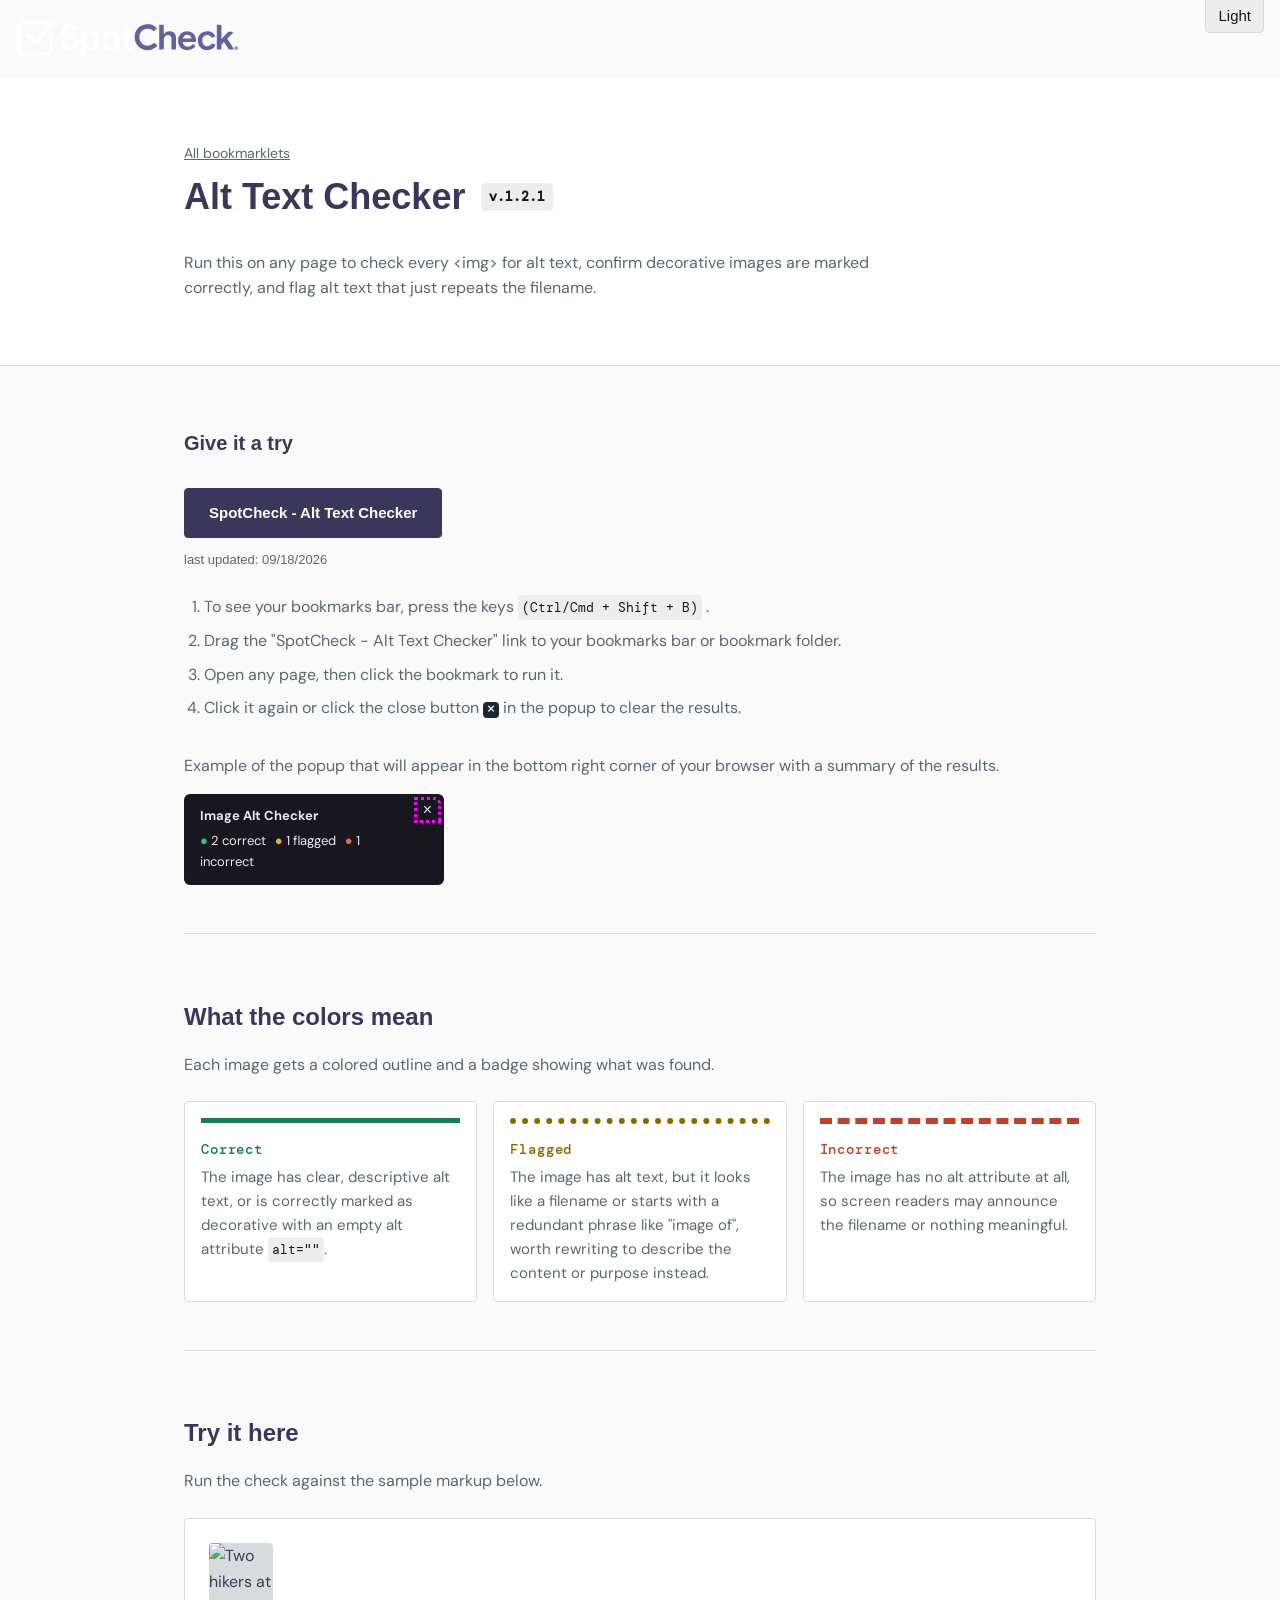
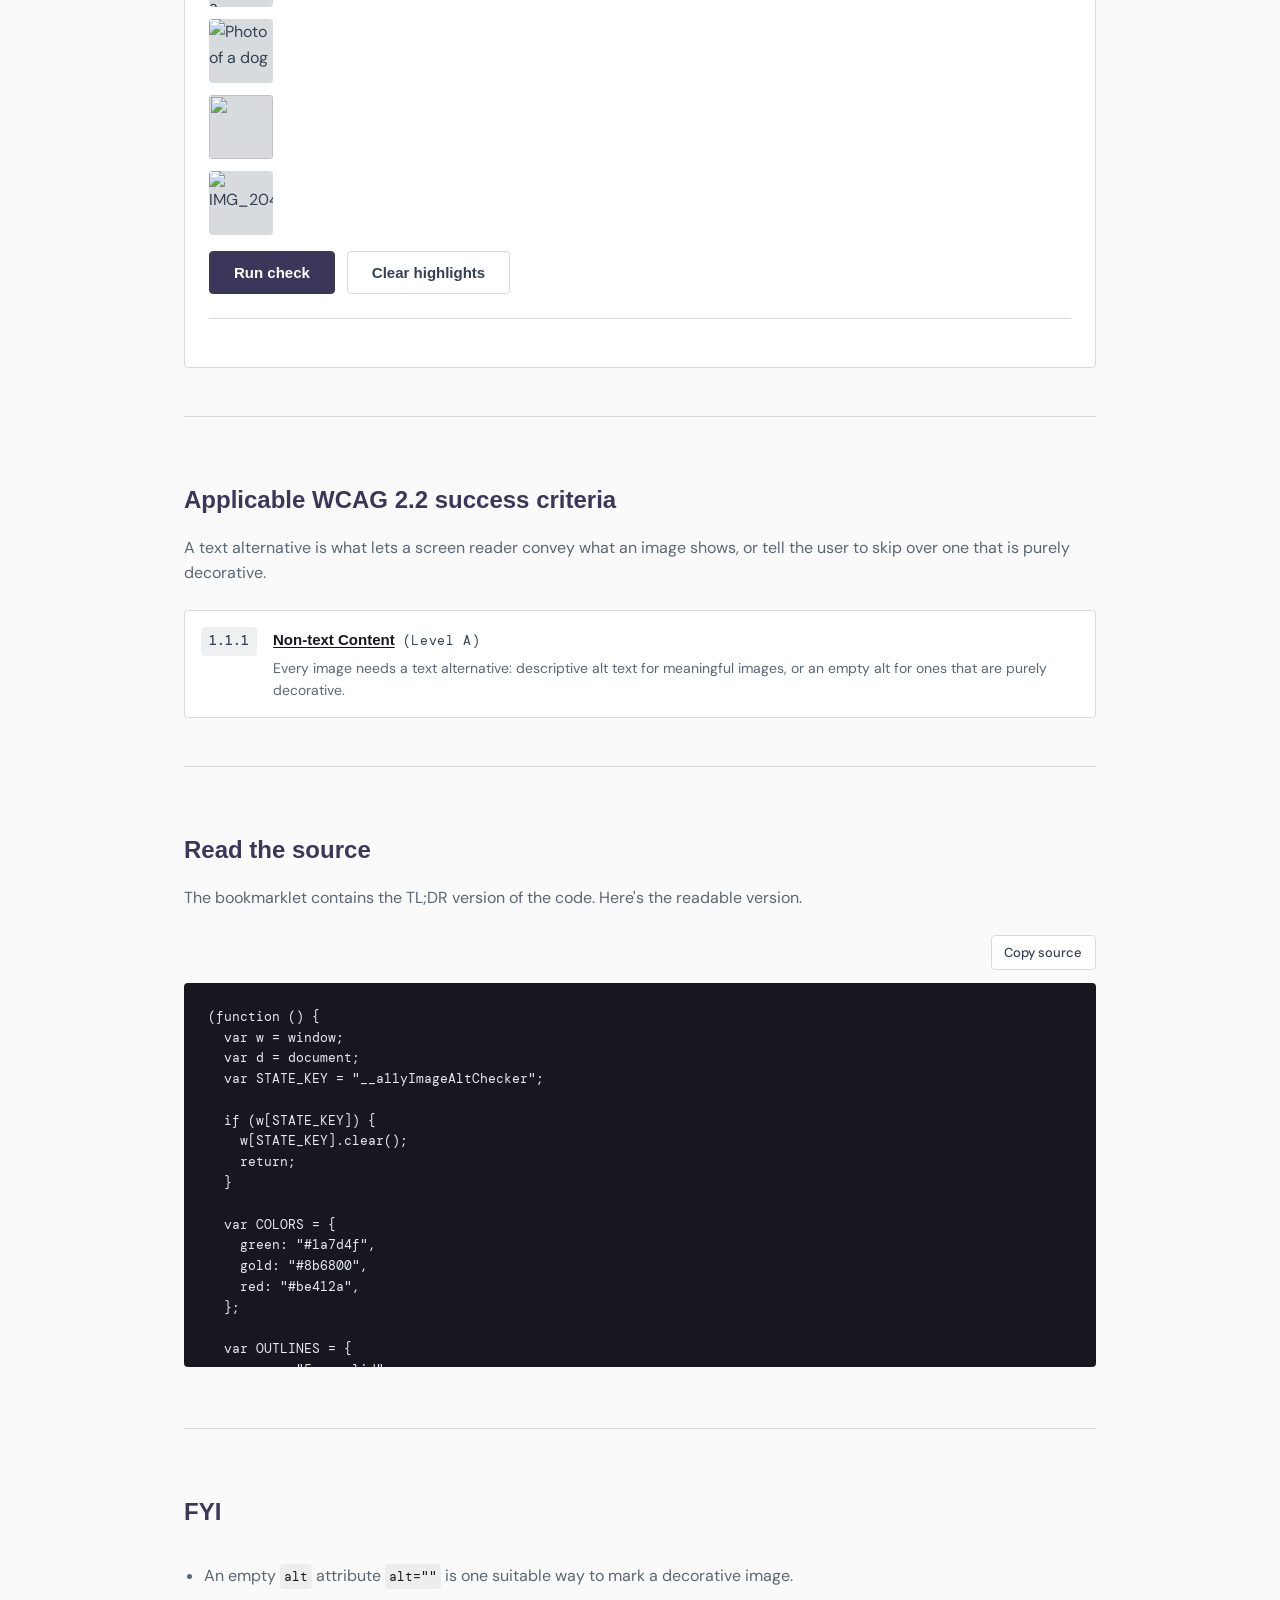
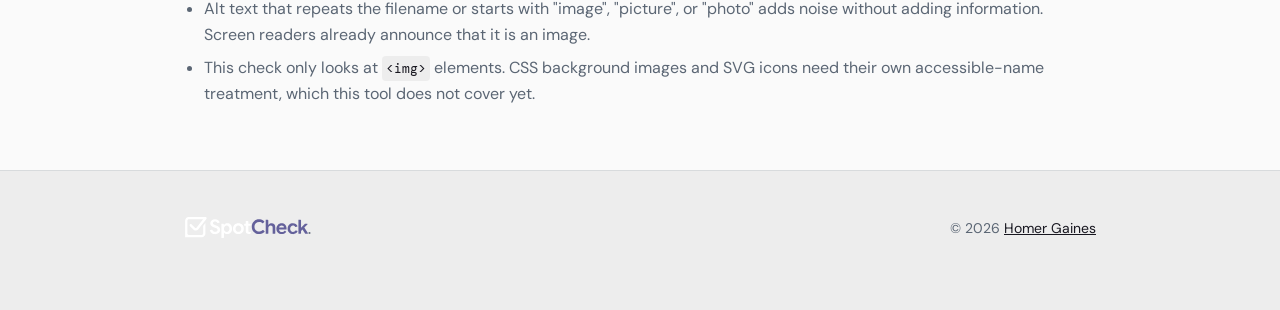
==== commit cda13b98: "updated copy" ====
--- a/alt-text-checker.html
+++ b/alt-text-checker.html
@@ -27,7 +27,7 @@
     <meta property="og:image:height" content="630" />
     <meta
       property="og:image:alt"
-      content="SpotCheck logo above the words: an accessibility bookmarklet toolkit."
+      content="SpotCheck logo above the words: an accessibility toolkit."
     />
     <meta property="og:locale" content="en_US" />
 
@@ -43,7 +43,7 @@
     />
     <meta
       name="twitter:image:alt"
-      content="SpotCheck logo above the words: an accessibility bookmarklet toolkit."
+      content="SpotCheck logo above the words: an accessibility toolkit."
     />
     <meta name="twitter:creator" content="@xirclebox" />
     <meta name="twitter:site" content="@xirclebox" />
--- a/bookmarklet.css
+++ b/bookmarklet.css
@@ -385,7 +385,6 @@
   display: flex;
   flex-direction: column;
   font-family: var(--font-display);
-  align-items: center;
 }
 
 .site-header__title-brand {
@@ -411,9 +410,14 @@
   }
 }
 
+.site-header__heading {
+  font-size: var(--font-size-28);
+  margin: 0 0 var(--space-20) 0;
+}
+
 .site-header__lede {
   color: var(--color-ink-muted);
-  max-width: 38rem;
+  max-width: 45rem;
   margin: 0;
 }
 
@@ -1112,6 +1116,23 @@
   padding: var(--space-40) 0;
 }
 
+.hub .props-heart__list {
+  list-style-type: none;
+  padding-left: var(--space-24);
+}
+
+.hub .props-heart__list .props {
+  margin-bottom: var(--space-48);
+
+  &:last-child {
+    margin-bottom: 0;
+  }
+}
+
+.hub .props-heart__list .props::marker {
+  content: "❤  ";
+}
+
 .hub .section__title {
   font-family: var(--font-display);
   font-weight: 600;
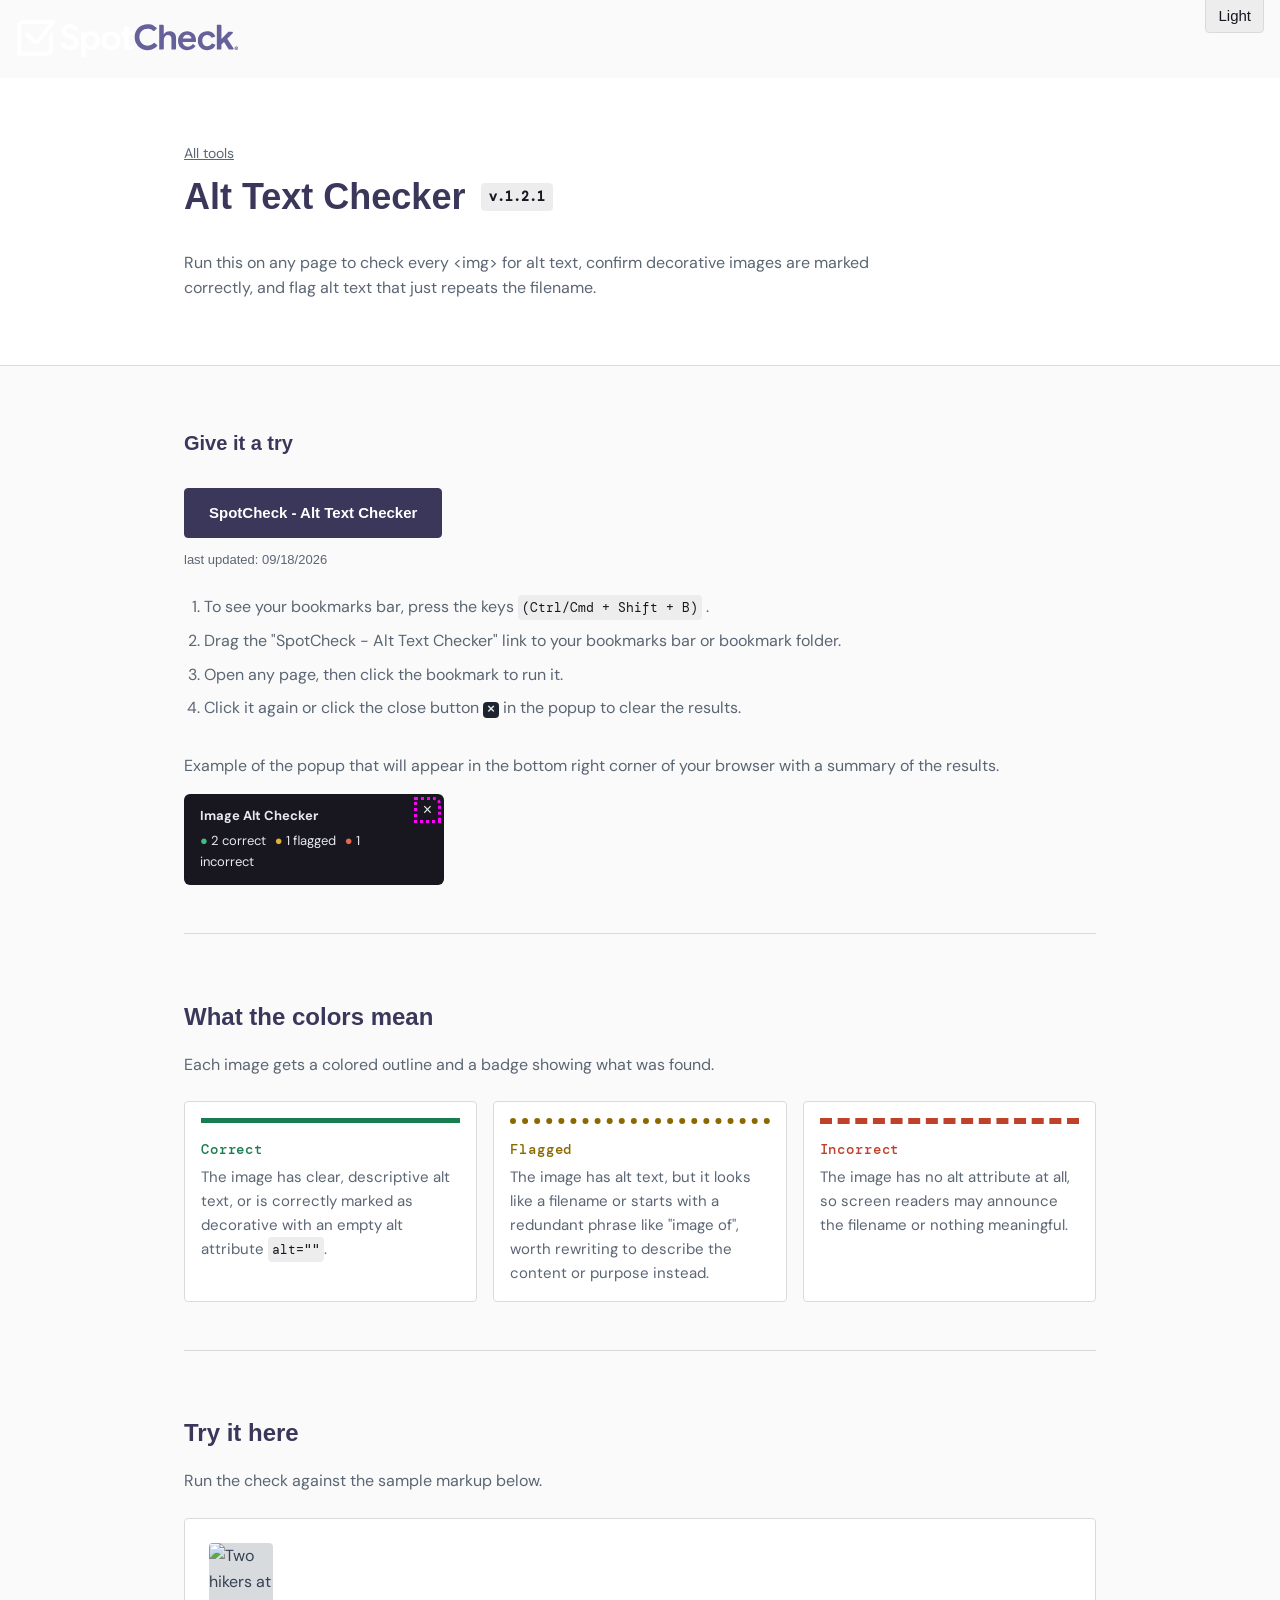
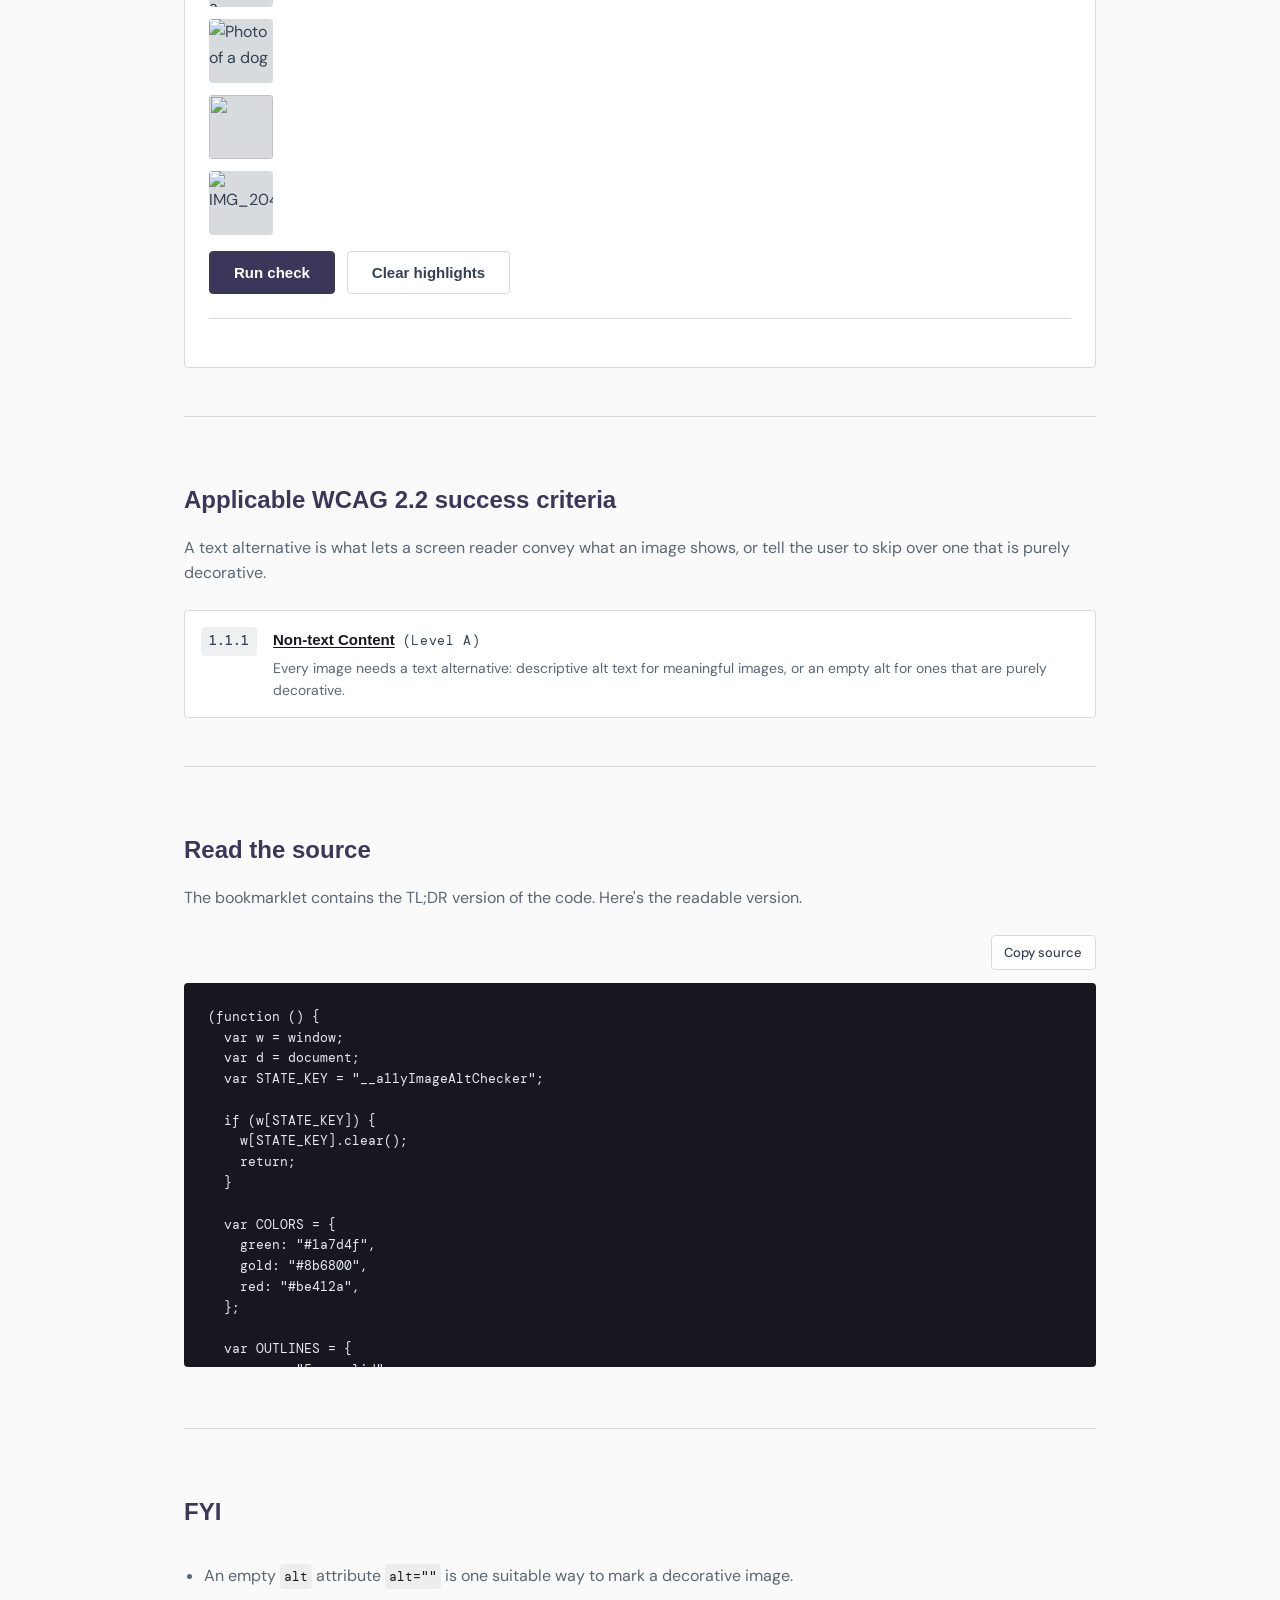
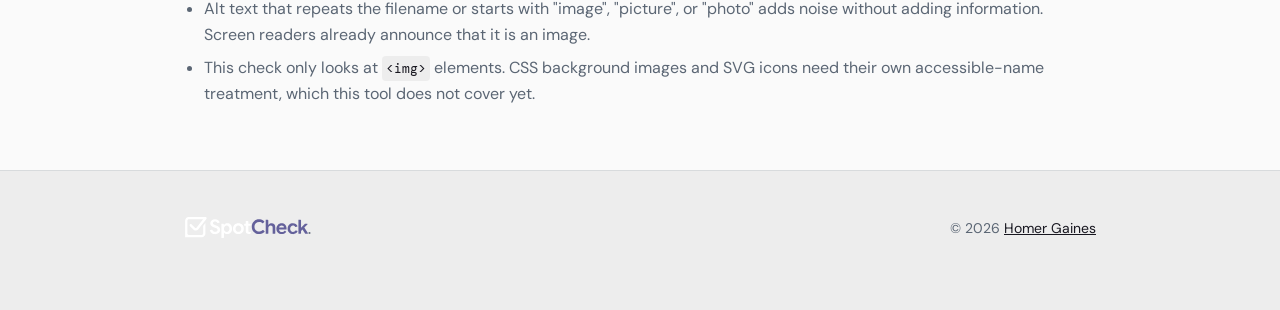
==== commit 78929798: "link updates" ====
--- a/alt-text-checker.html
+++ b/alt-text-checker.html
@@ -86,7 +86,7 @@
       </div>
 
       <div class="wrap">
-        <a href="index.html" class="bookmarklet-back__link">All bookmarklets</a>
+        <a href="index.html" class="bookmarklet-back__link">All tools</a>
         <h1 class="site-header__title">
           Alt Text Checker
           <div class="version">v.1.2.1</div>
